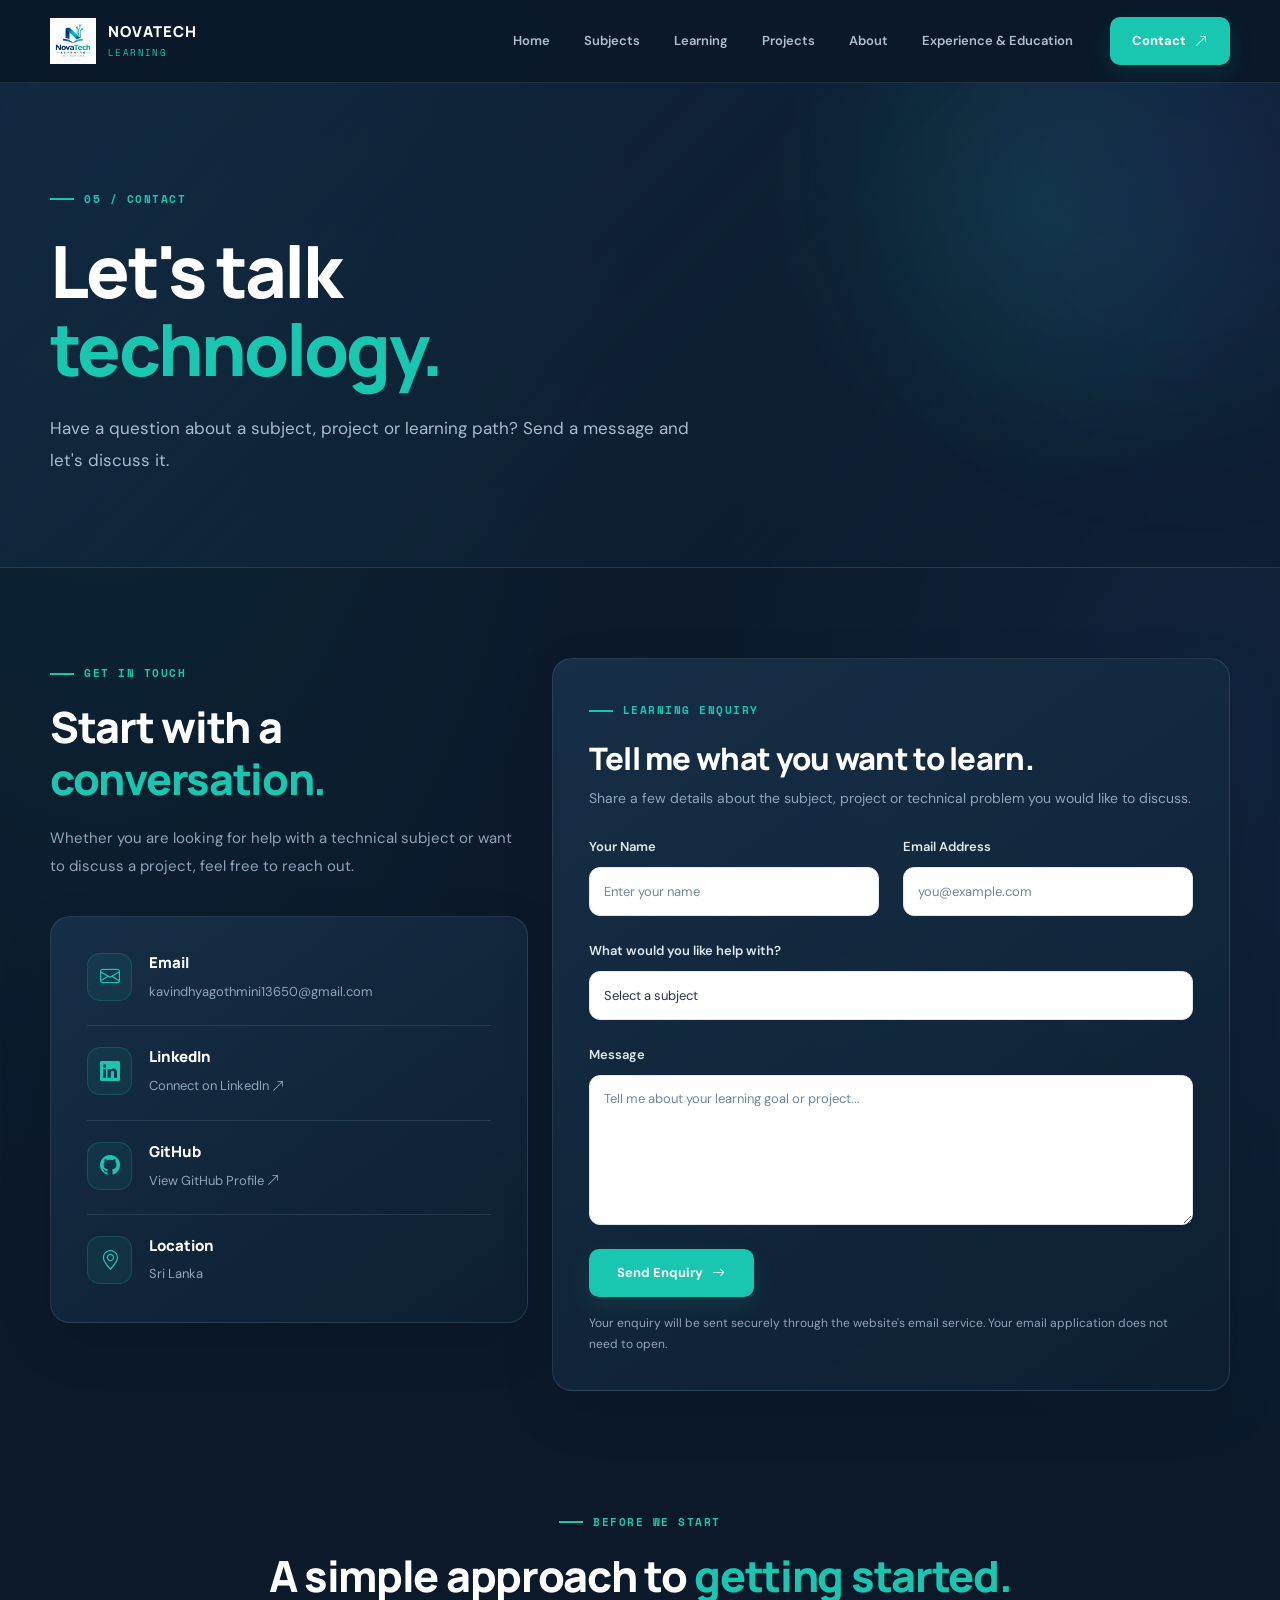
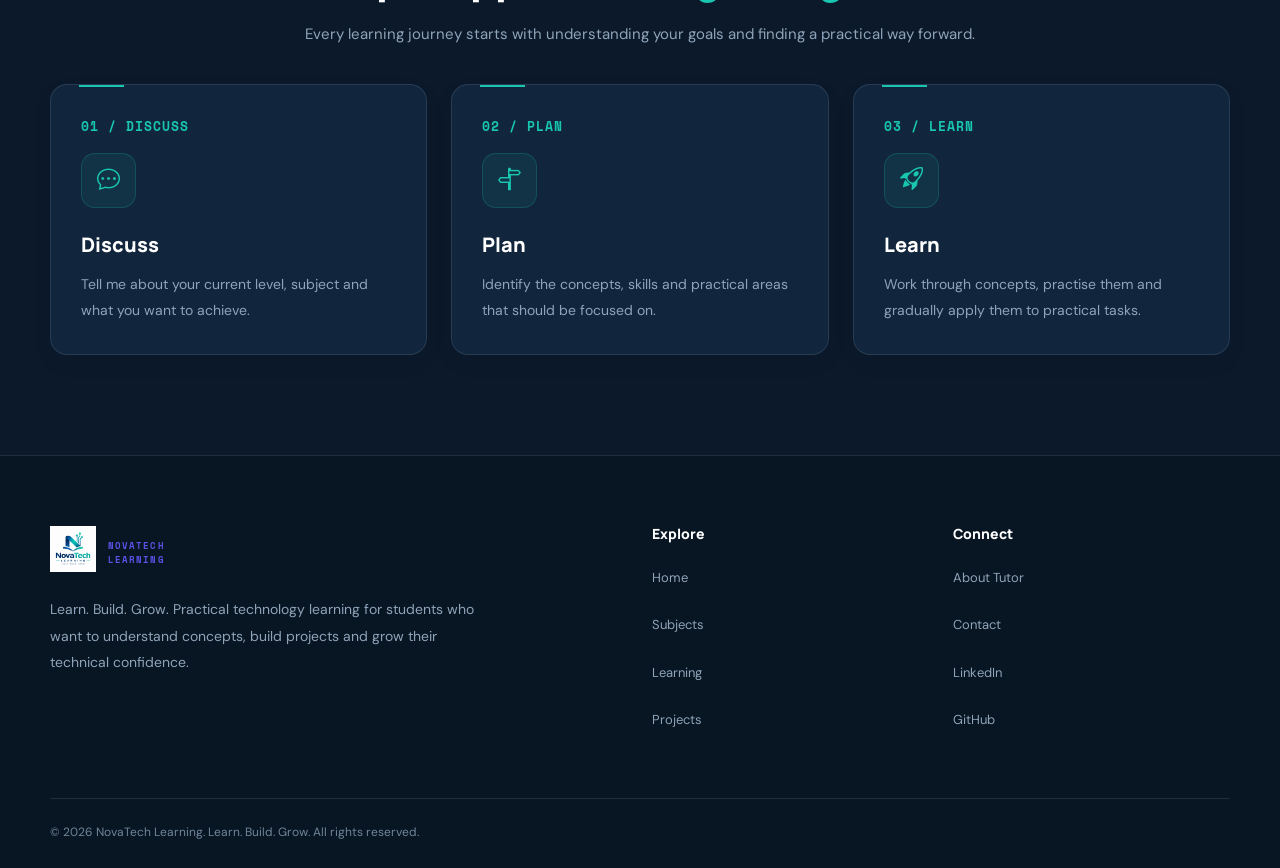
==== pages/contact.html @ 4edeafe5 "Upload NovaTech Learning tutor portfolio" ====
<!DOCTYPE html>
<html lang="en">

<head>
    <meta charset="UTF-8">
    <meta name="viewport" content="width=device-width, initial-scale=1.0">

    <title>Contact | NovaTech Learning</title>

    <meta name="description"
        content="Contact NovaTech Learning for programming, web development, desktop applications, databases, software engineering, IT and data science tutoring.">

    <meta name="theme-color" content="#0b192b">

    <link rel="preconnect" href="https://fonts.googleapis.com">
    <link rel="preconnect" href="https://fonts.gstatic.com" crossorigin>

    <link
        href="https://fonts.googleapis.com/css2?family=DM+Sans:wght@400;500;600;700&family=Manrope:wght@400;500;600;700;800&family=Space+Mono:wght@400;700&display=swap"
        rel="stylesheet">

    <link href="https://cdn.jsdelivr.net/npm/bootstrap@5.3.3/dist/css/bootstrap.min.css"
        rel="stylesheet">

    <link href="https://cdn.jsdelivr.net/npm/bootstrap-icons@1.11.3/font/bootstrap-icons.css"
        rel="stylesheet">

    <link rel="stylesheet" href="../assets/css/style.css">
    <link rel="stylesheet" href="../assets/css/responsive.css">
    <link rel="stylesheet" href="../assets/css/pages.css">

    <style>
        :root {
            --contact-navy: #0b192b;
            --contact-navy-light: #122942;
            --contact-teal: #19c6b0;
            --contact-blue: #4c8dff;
            --contact-white: #ffffff;
            --contact-text: #d4dfeb;
            --contact-muted: #8fa4b9;
            --contact-border: rgba(160, 190, 215, 0.15);
            --contact-card: rgba(20, 43, 66, 0.78);
        }

        html {
            scroll-behavior: smooth;
        }

        body.inner-page {
            background:
                radial-gradient(ellipse at 8% 8%,
                    rgba(25, 198, 176, 0.08), transparent 32%),
                radial-gradient(ellipse at 95% 30%,
                    rgba(76, 141, 255, 0.08), transparent 30%),
                var(--contact-navy);
            color: var(--contact-text);
            font-family: "DM Sans", sans-serif;
            overflow-x: clip;
        }

        .inner-container {
            width: min(1180px, calc(100% - 48px));
            margin-inline: auto;
        }

        /* NAVIGATION */

        .inner-navbar {
            position: relative;
            z-index: 100;
            width: 100%;
            padding: 17px 0;
            border-bottom: 1px solid var(--contact-border);
            background: rgba(11, 25, 43, 0.93);
            backdrop-filter: blur(18px);
            -webkit-backdrop-filter: blur(18px);
        }

        .inner-brand {
            display: inline-flex;
            align-items: center;
            gap: 12px;
            flex-shrink: 0;
            text-decoration: none;
        }

        .inner-brand-logo {
            display: block;
            width: 46px;
            height: 46px;
            object-fit: contain;
            flex-shrink: 0;
        }

        .inner-brand-text {
            display: flex;
            flex-direction: column;
            gap: 3px;
            line-height: 1.1;
        }

        .inner-brand-name {
            color: var(--contact-white);
            font-family: "Manrope", sans-serif;
            font-size: 15px;
            font-weight: 800;
            letter-spacing: 1.2px;
        }

        .inner-brand-subtitle {
            color: var(--contact-teal);
            font-family: "Space Mono", monospace;
            font-size: 9px;
            letter-spacing: 1.4px;
        }

        .inner-navbar .navbar-nav {
            gap: 8px;
        }

        .inner-navbar .nav-link {
            position: relative;
            padding: 10px 13px !important;
            color: #aebfd0;
            font-size: 13px;
            font-weight: 600;
            transition: color 0.25s ease;
        }

        .inner-navbar .nav-link::after {
            position: absolute;
            right: 13px;
            bottom: 3px;
            left: 13px;
            height: 2px;
            background: var(--contact-teal);
            content: "";
            transform: scaleX(0);
            transform-origin: left;
            transition: transform 0.25s ease;
        }

        .inner-navbar .nav-link:hover,
        .inner-navbar .nav-link.active {
            color: var(--contact-white);
        }

        .inner-navbar .nav-link:hover::after,
        .inner-navbar .nav-link.active::after {
            transform: scaleX(1);
        }

        .inner-navbar .navbar-toggler {
            border: 1px solid var(--contact-border);
            border-radius: 10px;
            padding: 5px 10px;
            box-shadow: none;
        }

        .inner-navbar .navbar-toggler:focus {
            box-shadow: 0 0 0 3px rgba(25, 198, 176, 0.18);
        }

        /* BUTTONS */

        .inner-btn {
            min-height: 46px;
            display: inline-flex;
            align-items: center;
            justify-content: center;
            gap: 9px;
            padding: 12px 21px;
            border: 1px solid transparent;
            border-radius: 10px;
            font-size: 13px;
            font-weight: 700;
            text-decoration: none;
            cursor: pointer;
            transition:
                transform 0.25s ease,
                background 0.25s ease,
                border-color 0.25s ease,
                box-shadow 0.25s ease;
        }

        .inner-btn:hover {
            transform: translateY(-2px);
        }

        .inner-btn-primary {
            background: var(--contact-teal);
            color: var(--contact-navy);
            box-shadow: 0 8px 24px rgba(25, 198, 176, 0.12);
        }

        .inner-btn-primary:hover {
            background: #58e2d0;
            color: var(--contact-navy);
            box-shadow: 0 12px 30px rgba(25, 198, 176, 0.2);
        }

        .inner-btn:disabled {
            opacity: 0.7;
            cursor: not-allowed;
            transform: none;
        }

        .inner-btn-outline {
            border-color: var(--contact-border);
            background: rgba(255, 255, 255, 0.025);
            color: var(--contact-white);
        }

        .inner-btn-outline:hover {
            border-color: var(--contact-teal);
            background: rgba(25, 198, 176, 0.06);
            color: var(--contact-teal);
        }

        /* HERO */

        .inner-hero {
            position: relative;
            isolation: isolate;
            overflow: hidden;
            padding: 100px 0 90px;
            border-bottom: 1px solid var(--contact-border);
            background:
                radial-gradient(circle at 82% 25%,
                    rgba(25, 198, 176, 0.12), transparent 25%),
                linear-gradient(135deg,
                    rgba(18, 41, 66, 0.8),
                    rgba(11, 25, 43, 0.25));
        }

        .inner-hero::before {
            position: absolute;
            z-index: -1;
            top: -100px;
            right: -75px;
            width: 360px;
            height: 360px;
            border: 1px solid rgba(25, 198, 176, 0.15);
            border-radius: 50%;
            content: "";
            box-shadow:
                0 0 0 45px rgba(25, 198, 176, 0.025),
                0 0 0 90px rgba(25, 198, 176, 0.018);
        }

        .inner-hero-content {
            max-width: 790px;
        }

        .inner-kicker,
        .inner-label {
            display: inline-flex;
            align-items: center;
            gap: 10px;
            color: var(--contact-teal);
            font-family: "Space Mono", monospace;
            font-size: 11px;
            font-weight: 700;
            letter-spacing: 1.5px;
            text-transform: uppercase;
        }

        .inner-kicker {
            margin-bottom: 24px;
        }

        .inner-kicker::before,
        .inner-label::before {
            width: 24px;
            height: 2px;
            background: var(--contact-teal);
            content: "";
        }

        .inner-title {
            margin: 0 0 24px;
            color: var(--contact-white);
            font-family: "Manrope", sans-serif;
            font-size: clamp(40px, 6vw, 72px);
            font-weight: 800;
            line-height: 1.08;
            letter-spacing: -2.7px;
        }

        .inner-title span,
        .inner-heading h2 span {
            color: var(--contact-teal);
        }

        .inner-description {
            max-width: 650px;
            margin: 0;
            color: #a8bbce;
            font-size: 17px;
            line-height: 1.9;
        }

        /* SECTION SPACING */

        .inner-section {
            padding: 90px 0;
        }

        .inner-section-sm {
            padding: 25px 0 100px;
        }

        /* SECTION HEADINGS */

        .inner-heading {
            max-width: 760px;
            margin-bottom: 35px;
        }

        .inner-heading .inner-label {
            margin-bottom: 18px;
        }

        .inner-heading h2 {
            margin: 0 0 18px;
            color: var(--contact-white);
            font-family: "Manrope", sans-serif;
            font-size: clamp(30px, 4vw, 43px);
            font-weight: 800;
            line-height: 1.22;
            letter-spacing: -1.3px;
        }

        .inner-heading p {
            margin: 0;
            color: var(--contact-muted);
            font-size: 15px;
            line-height: 1.9;
        }

        /* CONTACT PANELS */

        .contact-box {
            height: 100%;
            padding: clamp(24px, 3.5vw, 36px);
            border: 1px solid var(--contact-border);
            border-radius: 20px;
            background:
                linear-gradient(145deg,
                    rgba(23, 49, 73, 0.9),
                    rgba(14, 31, 50, 0.88));
            box-shadow: 0 20px 55px rgba(0, 0, 0, 0.1);
        }

        .contact-box > .inner-label {
            margin-bottom: 18px;
        }

        .contact-box > h3 {
            margin-top: 0;
            color: var(--contact-white);
            font-family: "Manrope", sans-serif;
            font-size: clamp(24px, 3vw, 31px);
            font-weight: 800;
            line-height: 1.3;
            letter-spacing: -0.7px;
        }

        .contact-box > p {
            color: var(--contact-muted);
            font-size: 14px;
            line-height: 1.85;
        }

        /* CONTACT INFORMATION */

        .contact-item {
            display: flex;
            align-items: flex-start;
            gap: 17px;
            padding: 21px 0;
            border-bottom: 1px solid var(--contact-border);
        }

        .contact-item:first-child {
            padding-top: 0;
        }

        .contact-item:last-child {
            padding-bottom: 0;
            border-bottom: 0;
        }

        .contact-item-icon {
            width: 48px;
            height: 48px;
            display: grid;
            place-items: center;
            flex-shrink: 0;
            border: 1px solid rgba(25, 198, 176, 0.2);
            border-radius: 13px;
            background: rgba(25, 198, 176, 0.08);
            color: var(--contact-teal);
            font-size: 20px;
        }

        .contact-item h4 {
            margin: 1px 0 7px;
            color: var(--contact-white);
            font-family: "Manrope", sans-serif;
            font-size: 15px;
            font-weight: 800;
        }

        .contact-item a,
        .contact-item p {
            margin: 0;
            color: var(--contact-muted);
            font-size: 13px;
            line-height: 1.8;
            overflow-wrap: anywhere;
            text-decoration: none;
            transition: color 0.25s ease;
        }

        .contact-item a:hover {
            color: var(--contact-teal);
        }

        /* CONTACT FORM */

        #tutorContactForm .form-label {
            display: block;
            margin-bottom: 9px;
            color: #dfe8f1;
            font-size: 13px;
            font-weight: 600;
        }

        #tutorContactForm .form-control,
        #tutorContactForm .form-select {
            min-height: 49px;
            padding: 12px 14px;
            border: 1px solid rgba(160, 190, 215, 0.19);
            border-radius: 10px;
            background-color: rgba(7, 20, 34, 0.7);
            color: var(--contact-white);
            font-family: "DM Sans", sans-serif;
            font-size: 13px;
            box-shadow: none;
            transition:
                border-color 0.25s ease,
                box-shadow 0.25s ease,
                background-color 0.25s ease;
        }

        #tutorContactForm .form-control::placeholder {
            color: #71869b;
            opacity: 1;
        }

        #tutorContactForm .form-control:focus,
        #tutorContactForm .form-select:focus {
            border-color: var(--contact-teal);
            background-color: rgba(7, 20, 34, 0.95);
            color: var(--contact-white);
            box-shadow: 0 0 0 3px rgba(25, 198, 176, 0.12);
        }

        #tutorContactForm .form-select {
            color-scheme: dark;
        }

        #tutorContactForm .form-select option {
            background: var(--contact-navy-light);
            color: var(--contact-white);
        }

        #tutorContactForm textarea.form-control {
            min-height: 150px;
            resize: vertical;
            line-height: 1.7;
        }

        #tutorContactForm .inner-btn {
            min-width: 165px;
        }

        #contactFormStatus {
            margin-top: 15px;
            padding: 12px 14px;
            border: 1px solid var(--contact-border);
            border-radius: 10px;
            font-size: 13px;
            line-height: 1.7;
        }

        #contactFormStatus.status-success {
            border-color: rgba(25, 198, 176, 0.3);
            background: rgba(25, 198, 176, 0.07);
            color: #7cebdc;
        }

        #contactFormStatus.status-error {
            border-color: rgba(255, 125, 125, 0.3);
            background: rgba(255, 100, 100, 0.07);
            color: #ffaaaa;
        }

        #contactFormStatus.status-pending {
            color: var(--contact-text);
        }

        /* Hidden anti-spam field */
        .contact-honeypot {
            position: absolute !important;
            left: -10000px !important;
            width: 1px !important;
            height: 1px !important;
            overflow: hidden !important;
        }

        /* WHAT TO EXPECT CARDS */

        .inner-heading.text-center {
            margin-inline: auto;
            text-align: center;
        }

        .inner-heading.text-center .inner-label {
            justify-content: center;
        }

        .inner-card {
            position: relative;
            height: 100%;
            padding: 30px;
            overflow: hidden;
            border: 1px solid var(--contact-border);
            border-radius: 17px;
            background: var(--contact-card);
            transition:
                transform 0.3s ease,
                border-color 0.3s ease,
                background 0.3s ease,
                box-shadow 0.3s ease;
        }

        .inner-card::after {
            position: absolute;
            top: 0;
            left: 28px;
            width: 45px;
            height: 2px;
            background: var(--contact-teal);
            content: "";
            transition: width 0.3s ease;
        }

        .inner-card:hover {
            transform: translateY(-7px);
            border-color: rgba(25, 198, 176, 0.42);
            background: rgba(24, 53, 77, 0.96);
            box-shadow: 0 20px 40px rgba(0, 0, 0, 0.14);
        }

        .inner-card:hover::after {
            width: 80px;
        }

        .inner-number {
            color: var(--contact-teal);
            font-family: "Space Mono", monospace;
            font-size: 13px;
            font-weight: 700;
            letter-spacing: 1px;
        }

        .inner-card-icon {
            width: 55px;
            height: 55px;
            display: grid;
            place-items: center;
            margin-bottom: 23px;
            border: 1px solid rgba(25, 198, 176, 0.2);
            border-radius: 14px;
            background: rgba(25, 198, 176, 0.08);
            color: var(--contact-teal);
            font-size: 23px;
        }

        .inner-card h3 {
            margin: 0 0 13px;
            color: var(--contact-white);
            font-family: "Manrope", sans-serif;
            font-size: 20px;
            font-weight: 800;
        }

        .inner-card p {
            margin: 0;
            color: var(--contact-muted);
            font-size: 14px;
            line-height: 1.9;
        }

        /* FOOTER */

        .inner-footer {
            padding: 70px 0 25px;
            border-top: 1px solid var(--contact-border);
            background: #081522;
        }

        .inner-footer-brand {
            display: inline-flex;
            align-items: center;
            gap: 12px;
            text-decoration: none;
        }

        .inner-footer-brand .inner-brand-logo {
            width: 46px;
            height: 46px;
        }

        .inner-footer .col-lg-6 > p {
            max-width: 440px;
            color: var(--contact-muted);
            font-size: 14px;
            line-height: 1.9;
        }

        .inner-footer h5 {
            margin-bottom: 22px;
            color: var(--contact-white);
            font-family: "Manrope", sans-serif;
            font-size: 14px;
            font-weight: 800;
        }

        .inner-footer-links {
            display: grid;
            gap: 12px;
            margin: 0;
            padding: 0;
            list-style: none;
        }

        .inner-footer-links a {
            color: var(--contact-muted);
            font-size: 13px;
            text-decoration: none;
            transition: color 0.25s ease, padding-left 0.25s ease;
        }

        .inner-footer-links a:hover {
            padding-left: 4px;
            color: var(--contact-teal);
        }

        .inner-footer-bottom {
            margin-top: 55px;
            padding-top: 23px;
            border-top: 1px solid var(--contact-border);
            color: #71869b;
            font-size: 12px;
            line-height: 1.8;
            text-align: center;
        }

        /* RESPONSIVE */

        @media (min-width: 992px) {
            .inner-navbar .navbar-collapse {
                flex-grow: 1;
            }
        }

        @media (max-width: 991.98px) {
            .inner-navbar .navbar-collapse {
                margin-top: 17px;
                padding: 14px 0 5px;
                border-top: 1px solid var(--contact-border);
            }

            .inner-navbar .navbar-nav {
                align-items: stretch !important;
                gap: 4px;
            }

            .inner-navbar .nav-link {
                padding: 11px 5px !important;
            }

            .inner-navbar .nav-link::after {
                right: auto;
                bottom: 5px;
                left: 5px;
                width: 26px;
            }

            .inner-navbar .nav-item.ms-lg-3 {
                margin: 10px 0 0 !important;
            }

            .inner-hero {
                padding: 75px 0 70px;
            }

            .inner-section {
                padding: 70px 0;
            }

            .contact-box {
                padding: 27px;
            }
        }

        @media (max-width: 767.98px) {
            .inner-container {
                width: min(100% - 36px, 600px);
            }

            .inner-hero {
                padding: 65px 0 60px;
            }

            .inner-title {
                font-size: clamp(39px, 9vw, 58px);
                letter-spacing: -1.8px;
            }

            .inner-description {
                font-size: 15px;
            }

            .inner-section {
                padding: 60px 0;
            }

            .inner-section-sm {
                padding: 10px 0 75px;
            }

            .inner-heading {
                margin-bottom: 28px;
            }

            .contact-box {
                padding: 24px;
                border-radius: 17px;
            }

            .inner-card {
                padding: 27px;
            }

            .inner-footer {
                padding-top: 55px;
            }

            .inner-footer-bottom {
                margin-top: 38px;
            }
        }

        @media (max-width: 575.98px) {
            .inner-container {
                width: calc(100% - 30px);
            }

            .inner-navbar {
                padding: 13px 0;
            }

            .inner-brand {
                gap: 9px;
            }

            .inner-brand-logo {
                width: 42px;
                height: 42px;
            }

            .inner-brand-name {
                font-size: 13px;
            }

            .inner-brand-subtitle {
                font-size: 8px;
                letter-spacing: 1px;
            }

            .inner-hero {
                padding: 55px 0;
            }

            .inner-kicker,
            .inner-label {
                font-size: 10px;
                letter-spacing: 1.1px;
            }

            .inner-title {
                font-size: clamp(35px, 10vw, 48px);
                letter-spacing: -1.5px;
            }

            .inner-description {
                font-size: 14px;
                line-height: 1.8;
            }

            .inner-heading h2 {
                font-size: 30px;
                letter-spacing: -0.8px;
            }

            .contact-box {
                padding: 20px;
            }

            .contact-item {
                gap: 13px;
            }

            .contact-item-icon {
                width: 43px;
                height: 43px;
                font-size: 18px;
            }

            .contact-item a {
                font-size: 12px;
            }

            #tutorContactForm .form-control,
            #tutorContactForm .form-select {
                font-size: 14px;
            }

            #tutorContactForm .inner-btn {
                width: 100%;
            }

            .inner-footer-brand {
                gap: 9px;
            }

            .inner-footer-brand .inner-brand-logo {
                width: 42px;
                height: 42px;
            }

            .inner-footer-brand .inner-brand-name {
                font-size: 13px;
            }
        }

        @media (prefers-reduced-motion: reduce) {
            html {
                scroll-behavior: auto;
            }

            *,
            *::before,
            *::after {
                transition-duration: 0.01ms !important;
                animation-duration: 0.01ms !important;
                animation-iteration-count: 1 !important;
            }
        }
    </style>
</head>

<body class="inner-page">

    <!-- NAVIGATION -->

    <nav class="navbar navbar-expand-lg inner-navbar">
        <div class="container inner-container">

            <a href="../index.html"
                class="inner-brand"
                aria-label="NovaTech Learning Home">

                <img
                    src="../assets/images/novatech-logo.png"
                    alt="NovaTech Learning logo"
                    class="inner-brand-logo">

                <span class="inner-brand-text">
                    <span class="inner-brand-name">NOVATECH</span>
                    <span class="inner-brand-subtitle">LEARNING</span>
                </span>
            </a>

            <button class="navbar-toggler"
                type="button"
                data-bs-toggle="collapse"
                data-bs-target="#mainNavigation"
                aria-controls="mainNavigation"
                aria-expanded="false"
                aria-label="Toggle navigation">

                <i class="bi bi-list text-white fs-2"></i>
            </button>

            <div class="collapse navbar-collapse" id="mainNavigation">

                <ul class="navbar-nav ms-auto align-items-lg-center">

                    <li class="nav-item">
                        <a class="nav-link" href="../index.html">Home</a>
                    </li>

                    <li class="nav-item">
                        <a class="nav-link" href="subjects.html">Subjects</a>
                    </li>

                    <li class="nav-item">
                        <a class="nav-link" href="learning.html">Learning</a>
                    </li>

                    <li class="nav-item">
                        <a class="nav-link" href="projects.html">Projects</a>
                    </li>

                    <li class="nav-item">
                        <a class="nav-link" href="about.html">About</a>
                    </li>

                    <li class="nav-item">
                        <a class="nav-link" href="experience-education.html">
                            Experience &amp; Education
                        </a>
                    </li>

                    <li class="nav-item ms-lg-3">
                        <a href="contact.html"
                            class="inner-btn inner-btn-primary"
                            aria-current="page">
                            Contact
                            <i class="bi bi-arrow-up-right"></i>
                        </a>
                    </li>

                </ul>
            </div>
        </div>
    </nav>

    <main>

        <!-- HERO -->

        <section class="inner-hero">
            <div class="inner-container">

                <div class="inner-hero-content">

                    <div class="inner-kicker">05 / Contact</div>

                    <h1 class="inner-title">
                        Let's talk<br>
                        <span>technology.</span>
                    </h1>

                    <p class="inner-description">
                        Have a question about a subject, project or learning
                        path? Send a message and let's discuss it.
                    </p>

                </div>
            </div>
        </section>

        <!-- CONTACT -->

        <section class="inner-section">
            <div class="inner-container">

                <div class="row g-5 align-items-start">

                    <!-- CONTACT DETAILS -->

                    <div class="col-lg-5">

                        <div class="inner-heading">

                            <div class="inner-label">Get In Touch</div>

                            <h2>
                                Start with a
                                <span>conversation.</span>
                            </h2>

                            <p>
                                Whether you are looking for help with a
                                technical subject or want to discuss a
                                project, feel free to reach out.
                            </p>

                        </div>

                        <div class="contact-box">

                            <div class="contact-item">

                                <div class="contact-item-icon">
                                    <i class="bi bi-envelope" aria-hidden="true"></i>
                                </div>

                                <div>
                                    <h4>Email</h4>
                                    <a href="mailto:kavindhyagothmini13650@gmail.com">
                                        kavindhyagothmini13650@gmail.com
                                    </a>
                                </div>

                            </div>

                            <div class="contact-item">

                                <div class="contact-item-icon">
                                    <i class="bi bi-linkedin" aria-hidden="true"></i>
                                </div>

                                <div>
                                    <h4>LinkedIn</h4>
                                    <a href="https://www.linkedin.com/in/kavindhya-gothmini-thilakarathna"
                                        target="_blank"
                                        rel="noopener noreferrer">
                                        Connect on LinkedIn
                                        <i class="bi bi-arrow-up-right"></i>
                                    </a>
                                </div>

                            </div>

                            <div class="contact-item">

                                <div class="contact-item-icon">
                                    <i class="bi bi-github" aria-hidden="true"></i>
                                </div>

                                <div>
                                    <h4>GitHub</h4>
                                    <a href="https://github.com/kavindhya-gothmini"
                                        target="_blank"
                                        rel="noopener noreferrer">
                                        View GitHub Profile
                                        <i class="bi bi-arrow-up-right"></i>
                                    </a>
                                </div>

                            </div>

                            <div class="contact-item">

                                <div class="contact-item-icon">
                                    <i class="bi bi-geo-alt" aria-hidden="true"></i>
                                </div>

                                <div>
                                    <h4>Location</h4>
                                    <p>Sri Lanka</p>
                                </div>

                            </div>

                        </div>
                    </div>

                    <!-- CONTACT FORM -->

                    <div class="col-lg-7">

                        <div class="contact-box">

                            <div class="inner-label">Learning Enquiry</div>

                            <h3>Tell me what you want to learn.</h3>

                            <p class="mb-4">
                                Share a few details about the subject,
                                project or technical problem you would
                                like to discuss.
                            </p>

                            <form id="tutorContactForm"
                               action="../send-email.php"
                               method="POST">

                                <!-- Honeypot anti-spam field: leave empty -->
                                <div class="contact-honeypot"
                                    aria-hidden="true">
                                    <label for="website">Leave this field empty</label>
                                    <input type="text"
                                        id="website"
                                        name="website"
                                        tabindex="-1"
                                        autocomplete="off">
                                </div>

                                <div class="row g-4">

                                    <div class="col-md-6">

                                        <label class="form-label" for="name">
                                            Your Name
                                        </label>

                                        <input type="text"
                                            class="form-control"
                                            id="name"
                                            name="name"
                                            autocomplete="name"
                                            placeholder="Enter your name"
                                            maxlength="100"
                                            required>

                                    </div>

                                    <div class="col-md-6">

                                        <label class="form-label" for="email">
                                            Email Address
                                        </label>

                                        <input type="email"
                                            class="form-control"
                                            id="email"
                                            name="email"
                                            autocomplete="email"
                                            placeholder="you@example.com"
                                            maxlength="254"
                                            required>

                                    </div>

                                    <div class="col-12">

                                        <label class="form-label" for="subject">
                                            What would you like help with?
                                        </label>

                                        <select class="form-select"
                                            id="subject"
                                            name="subject"
                                            required>

                                            <option value="" selected disabled>
                                                Select a subject
                                            </option>

                                            <option value="Programming">Programming</option>
                                            <option value="Web Development">Web Development</option>
                                            <option value="Desktop Application Development">
                                                Desktop Application Development
                                            </option>
                                            <option value="Database Management">Database Management</option>
                                            <option value="Software Engineering">Software Engineering</option>
                                            <option value="IT Fundamentals">IT Fundamentals</option>
                                            <option value="Data Science Fundamentals">
                                                Data Science Fundamentals
                                            </option>
                                            <option value="Project Guidance">Project Guidance</option>
                                            <option value="Assignment Guidance">Assignment Guidance</option>
                                            <option value="Exam Preparation">Exam Preparation</option>
                                            <option value="Other">Other</option>

                                        </select>

                                    </div>

                                    <div class="col-12">

                                        <label class="form-label" for="message">
                                            Message
                                        </label>

                                        <textarea class="form-control"
                                            id="message"
                                            name="message"
                                            rows="5"
                                            minlength="5"
                                            maxlength="5000"
                                            placeholder="Tell me about your learning goal or project..."
                                            required></textarea>

                                    </div>

                                    <div class="col-12">

                                        <button type="submit"
                                            class="inner-btn inner-btn-primary">

                                            <span class="button-text">Send Enquiry</span>
                                            <i class="bi bi-arrow-right" aria-hidden="true"></i>

                                        </button>

                                        <p id="contactFormStatus"
                                            class="mt-3"
                                            role="status"
                                            aria-live="polite"
                                            hidden></p>

                                        <p class="mt-3 mb-0"
                                            style="color: var(--contact-muted); font-size: 12px; line-height: 1.7;">
                                            Your enquiry will be sent securely through the website's
                                            email service. Your email application does not need to open.
                                        </p>

                                    </div>

                                </div>

                            </form>

                        </div>
                    </div>

                </div>
            </div>
        </section>

        <!-- WHAT TO EXPECT -->

        <section class="inner-section-sm">
            <div class="inner-container">

                <div class="inner-heading text-center">

                    <div class="inner-label">Before We Start</div>

                    <h2>
                        A simple approach to
                        <span>getting started.</span>
                    </h2>

                    <p>
                        Every learning journey starts with understanding
                        your goals and finding a practical way forward.
                    </p>

                </div>

                <div class="row g-4">

                    <div class="col-md-4">
                        <div class="inner-card">

                            <div class="inner-number">01 / DISCUSS</div>

                            <div class="inner-card-icon mt-3">
                                <i class="bi bi-chat-dots" aria-hidden="true"></i>
                            </div>

                            <h3>Discuss</h3>

                            <p>
                                Tell me about your current level, subject
                                and what you want to achieve.
                            </p>

                        </div>
                    </div>

                    <div class="col-md-4">
                        <div class="inner-card">

                            <div class="inner-number">02 / PLAN</div>

                            <div class="inner-card-icon mt-3">
                                <i class="bi bi-signpost-split" aria-hidden="true"></i>
                            </div>

                            <h3>Plan</h3>

                            <p>
                                Identify the concepts, skills and practical
                                areas that should be focused on.
                            </p>

                        </div>
                    </div>

                    <div class="col-md-4">
                        <div class="inner-card">

                            <div class="inner-number">03 / LEARN</div>

                            <div class="inner-card-icon mt-3">
                                <i class="bi bi-rocket-takeoff" aria-hidden="true"></i>
                            </div>

                            <h3>Learn</h3>

                            <p>
                                Work through concepts, practise them and
                                gradually apply them to practical tasks.
                            </p>

                        </div>
                    </div>

                </div>
            </div>
        </section>

    </main>

    <!-- FOOTER -->

    <footer class="inner-footer">
        <div class="inner-container">

            <div class="row g-5">

                <div class="col-lg-6">

                    <a href="../index.html"
                        class="inner-brand inner-footer-brand"
                        aria-label="NovaTech Learning Home">

                        <img
                            src="../assets/images/novatech-logo.png"
                            alt="NovaTech Learning logo"
                            class="inner-brand-logo"
                            loading="lazy">

                        <span class="inner-brand-text">
                            <span class="inner-brand-name">NOVATECH</span>
                            <span class="inner-brand-subtitle">LEARNING</span>
                        </span>

                    </a>

                    <p class="mt-3">
                        Learn. Build. Grow. Practical technology learning
                        for students who want to understand concepts,
                        build projects and grow their technical confidence.
                    </p>

                </div>

                <div class="col-sm-6 col-lg-3">

                    <h5>Explore</h5>

                    <ul class="inner-footer-links">
                        <li><a href="../index.html">Home</a></li>
                        <li><a href="subjects.html">Subjects</a></li>
                        <li><a href="learning.html">Learning</a></li>
                        <li><a href="projects.html">Projects</a></li>
                    </ul>

                </div>

                <div class="col-sm-6 col-lg-3">

                    <h5>Connect</h5>

                    <ul class="inner-footer-links">
                        <li><a href="about.html">About Tutor</a></li>
                        <li><a href="contact.html" aria-current="page">Contact</a></li>

                        <li>
                            <a href="https://www.linkedin.com/in/kavindhya-gothmini-thilakarathna"
                                target="_blank"
                                rel="noopener noreferrer">
                                LinkedIn
                            </a>
                        </li>

                        <li>
                            <a href="https://github.com/kavindhya-gothmini"
                                target="_blank"
                                rel="noopener noreferrer">
                                GitHub
                            </a>
                        </li>
                    </ul>

                </div>

            </div>

            <div class="inner-footer-bottom">
                © 2026 NovaTech Learning. Learn. Build. Grow. All rights reserved.
            </div>

        </div>
    </footer>

    <script src="https://cdn.jsdelivr.net/npm/bootstrap@5.3.3/dist/js/bootstrap.bundle.min.js"></script>
    
    
<!-- Contact form AJAX submission -->
<script>
(() => {
    'use strict';

    const form = document.getElementById('tutorContactForm');
    const status = document.getElementById('contactFormStatus');

    if (!form || !status) {
        console.error('Contact form or status element was not found.');
        return;
    }

    const submitButton = form.querySelector('button[type="submit"]');
    const buttonText = submitButton.querySelector('.button-text');
    const buttonIcon = submitButton.querySelector('i');

    form.addEventListener('submit', async (event) => {
        event.preventDefault();

        if (!form.reportValidity()) {
            return;
        }

        submitButton.disabled = true;
        buttonText.textContent = 'Sending...';
        buttonIcon.className = 'spinner-border spinner-border-sm';
        buttonIcon.setAttribute('aria-hidden', 'true');

        status.hidden = false;
        status.className = 'mt-3 status-pending';
        status.textContent = 'Sending your enquiry. Please wait.';

        try {
            const response = await fetch(form.action, {
                method: 'POST',
                body: new FormData(form),
                headers: {
                    'Accept': 'application/json'
                }
            });

            // Read the response as text first, so PHP errors are visible.
            const responseText = await response.text();

            console.log('Contact form HTTP status:', response.status);
            console.log('Contact form PHP response:', responseText);

            let result;

            try {
                result = JSON.parse(responseText);
            } catch (parseError) {
                console.error('PHP did not return valid JSON:', parseError);

                throw new Error(
                    'PHP returned an invalid response. Open F12 > Console ' +
                    'to inspect the PHP response. Check the XAMPP error log.'
                );
            }

            if (!response.ok || result.success !== true) {
                throw new Error(
                    result.message ||
                    'Your enquiry could not be sent. Please try again.'
                );
            }

            status.className = 'mt-3 status-success';
            status.textContent =
                result.message ||
                'Your enquiry was sent successfully. Thank you!';

            form.reset();

        } catch (error) {
            console.error('Contact form submission failed:', error);

            status.className = 'mt-3 status-error';
            status.textContent = error.message ||
                'Unable to send your enquiry. Please try again later.';

        } finally {
            submitButton.disabled = false;
            buttonText.textContent = 'Send Enquiry';
            buttonIcon.className = 'bi bi-arrow-right';
            buttonIcon.setAttribute('aria-hidden', 'true');
        }
    });
})();
</script>



</body>
</html>
---- assets/css/style.css ----
/* =========================================================
   NOVATECH LEARNING — MAIN STYLESHEET
   Brand: Learn. Build. Grow.
   ========================================================= */

/* ---------- 1. DESIGN SYSTEM ---------- */
:root {
    --navy: #10243a;
    --navy-dark: #091727;
    --navy-light: #193650;
    --teal: #19c6b0;
    --teal-dark: #0e9f91;
    --blue: #4c8dff;
    --text: #eaf1f8;
    --text-soft: #a9b9ca;
    --muted: #718399;
    --surface: #142b42;
    --surface-light: #19334d;
    --border: rgba(190, 215, 240, 0.13);
    --white: #ffffff;
    --page-bg: #0b1929;
    --font-main: "DM Sans", sans-serif;
    --font-heading: "Manrope", sans-serif;
    --font-code: "Space Mono", monospace;
    --container-width: 1180px;
    --header-height: 82px;
    --radius-sm: 10px;
    --radius-md: 18px;
    --radius-lg: 28px;
    --shadow-card: 0 20px 55px rgba(0, 0, 0, 0.18);
    --transition: 0.25s ease;
}

/* ---------- 2. RESET ---------- */
*,
*::before,
*::after {
    box-sizing: border-box;
}

html {
    scroll-behavior: smooth;
    scroll-padding-top: 100px;
}

body {
    position: relative;
    margin: 0;
    min-width: 320px;
    background: var(--page-bg);
    color: var(--text);
    font-family: var(--font-main);
    font-size: 15px;
    line-height: 1.7;
    overflow-x: hidden;
}

body,
button,
input,
textarea,
select {
    font-family: var(--font-main);
}

img {
    display: block;
    max-width: 100%;
}

a {
    color: inherit;
    text-decoration: none;
}

button {
    font: inherit;
}

p {
    margin-top: 0;
    color: var(--text-soft);
}

h1,
h2,
h3,
h4,
h5,
h6 {
    margin-top: 0;
    color: var(--text);
    font-family: var(--font-heading);
    font-weight: 800;
    line-height: 1.2;
}

::selection {
    color: var(--navy-dark);
    background: var(--teal);
}

.container {
    width: min(var(--container-width), calc(100% - 48px));
    max-width: var(--container-width);
    margin-inline: auto;
    padding-inline: 0;
}

section {
    position: relative;
    z-index: 1;
}

.section-padding {
    padding-block: 110px;
}

/* ---------- 3. BACKGROUND SYSTEM ---------- */
.background-system {
    position: absolute;
    inset: 0 0 auto;
    height: 1500px;
    overflow: hidden;
    pointer-events: none;
    z-index: 0;
}

.gradient-orb {
    position: absolute;
    width: 420px;
    height: 420px;
    border-radius: 50%;
    filter: blur(100px);
    opacity: 0.12;
}

.orb-one {
    top: 160px;
    left: -180px;
    background: var(--blue);
}

.orb-two {
    top: 350px;
    right: -170px;
    background: var(--teal);
}

.orb-three {
    top: 950px;
    left: 35%;
    background: #3864d8;
    opacity: 0.07;
}

.grid-background {
    position: absolute;
    inset: 0;
    background-image:
        linear-gradient(rgba(180, 210, 240, 0.025) 1px, transparent 1px),
        linear-gradient(90deg, rgba(180, 210, 240, 0.025) 1px, transparent 1px);
    background-size: 52px 52px;
    mask-image: linear-gradient(to bottom, black, transparent 90%);
}

.cursor-glow {
    position: fixed;
    top: 0;
    left: 0;
    width: 220px;
    height: 220px;
    border-radius: 50%;
    background: rgba(25, 198, 176, 0.055);
    filter: blur(55px);
    pointer-events: none;
    z-index: 0;
}

/* ---------- 4. PAGE LOADER ---------- */
.page-loader {
    position: fixed;
    inset: 0;
    display: flex;
    align-items: center;
    justify-content: center;
    background: var(--navy-dark);
    z-index: 9999;
    transition: opacity 0.45s ease, visibility 0.45s ease;
}

.page-loader.loaded,
.page-loader.hidden {
    opacity: 0;
    visibility: hidden;
    pointer-events: none;
}

.loader-content {
    width: min(280px, calc(100% - 40px));
    text-align: center;
}

.loader-logo {
    display: grid;
    place-items: center;
    width: 76px;
    height: 76px;
    margin: 0 auto 25px;
    padding: 10px;
    border: 1px solid var(--border);
    border-radius: 20px;
    background: var(--surface);
}

.loader-logo img {
    width: 100%;
    height: 100%;
    object-fit: contain;
}

.loader-line {
    height: 3px;
    margin-bottom: 18px;
    overflow: hidden;
    background: rgba(255, 255, 255, 0.1);
    border-radius: 10px;
}

.loader-line span {
    display: block;
    width: 40%;
    height: 100%;
    background: var(--teal);
    animation: loaderProgress 1.4s ease-in-out infinite;
}

.loader-content p {
    margin-bottom: 0;
    font-family: var(--font-code);
    font-size: 9px;
    letter-spacing: 1.5px;
}

@keyframes loaderProgress {
    0% { transform: translateX(-110%); }
    100% { transform: translateX(260%); }
}

/* ---------- 5. NAVIGATION ---------- */
/*
   The header stays in normal document flow.
   This avoids the hero being covered by a fixed navbar.
*/
.site-header {
    position: relative;
    top: auto;
    right: auto;
    left: auto;
    z-index: 100;
    width: 100%;
    background: rgba(9, 23, 39, 0.94);
    border-bottom: 1px solid var(--border);
    backdrop-filter: blur(18px);
    -webkit-backdrop-filter: blur(18px);
}

.site-header .navbar {
    position: relative;
    min-height: var(--header-height);
    padding: 12px 0;
}

.site-header .navbar > .container {
    display: flex;
    flex-wrap: nowrap;
    align-items: center;
    justify-content: space-between;
    gap: 24px;
}

.brand {
    display: inline-flex;
    flex: 0 0 auto;
    align-items: center;
    gap: 11px;
    min-width: 0;
}

.brand-logo {
    width: 46px;
    height: 46px;
    flex: 0 0 46px;
    object-fit: contain;
}

.brand-content {
    display: flex;
    flex-direction: column;
    line-height: 1.15;
}

.brand-content strong {
    color: var(--white);
    font-family: var(--font-heading);
    font-size: 17px;
    font-weight: 800;
    letter-spacing: 1.4px;
}

.brand-content small {
    margin-top: 5px;
    color: var(--teal);
    font-family: var(--font-code);
    font-size: 9px;
    letter-spacing: 3px;
}

.site-header .navbar-collapse {
    flex-grow: 1;
    min-width: 0;
}

.site-header .navbar-nav {
    display: flex;
    align-items: center;
    gap: 5px;
}

.site-header .nav-link {
    position: relative;
    padding: 10px 12px;
    color: var(--text-soft);
    font-size: 13px;
    font-weight: 600;
    white-space: nowrap;
    transition: color var(--transition);
}

.site-header .nav-link::after {
    position: absolute;
    right: 12px;
    bottom: 3px;
    left: 12px;
    height: 2px;
    content: "";
    background: var(--teal);
    transform: scaleX(0);
    transform-origin: left;
    transition: transform var(--transition);
}

.site-header .nav-link:hover,
.site-header .nav-link.active {
    color: var(--white);
}

.site-header .nav-link:hover::after,
.site-header .nav-link.active::after {
    transform: scaleX(1);
}

.nav-cta {
    display: inline-flex;
    align-items: center;
    justify-content: center;
    gap: 12px;
    min-height: 43px;
    margin-left: 8px;
    padding: 10px 17px;
    color: var(--navy-dark);
    background: var(--teal);
    border: 1px solid var(--teal);
    border-radius: 7px;
    font-size: 12px;
    font-weight: 800;
    white-space: nowrap;
    transition: background var(--transition), transform var(--transition);
}

.nav-cta:hover {
    color: var(--navy-dark);
    background: #62e7d6;
    transform: translateY(-2px);
}

.custom-toggler {
    display: none;
    flex: 0 0 auto;
    width: 44px;
    height: 42px;
    padding: 10px;
    border: 1px solid var(--border);
    border-radius: 9px;
    background: var(--surface);
    box-shadow: none !important;
}

.custom-toggler span {
    display: block;
    width: 100%;
    height: 2px;
    margin: 4px 0;
    background: var(--white);
    border-radius: 3px;
}

/* ---------- 6. HERO SECTION ---------- */
.hero-section {
    position: relative;
    z-index: 1;
    display: block;
    padding: 92px 0 105px;
}

.hero-layout {
    display: grid;
    grid-template-columns: minmax(0, 1.02fr) minmax(0, 0.98fr);
    align-items: center;
    gap: clamp(40px, 6vw, 82px);
    width: 100%;
}

.hero-content,
.hero-visual {
    min-width: 0;
}

.hero-content {
    position: relative;
    z-index: 2;
}

.hero-status {
    display: flex;
    flex-wrap: wrap;
    align-items: center;
    gap: 11px;
    margin-bottom: 30px;
    color: var(--teal);
    font-family: var(--font-code);
    font-size: 10px;
    letter-spacing: 1px;
}

.status-indicator,
.profile-status span,
.label-dot {
    width: 7px;
    height: 7px;
    flex: 0 0 7px;
    background: var(--teal);
    border-radius: 50%;
    box-shadow: 0 0 12px rgba(25, 198, 176, 0.55);
}

.status-line {
    width: 35px;
    height: 1px;
    background: var(--teal);
    opacity: 0.6;
}

.hero-title {
    max-width: 660px;
    margin-bottom: 26px;
    color: var(--white);
    font-size: clamp(48px, 5.5vw, 76px);
    font-weight: 800;
    letter-spacing: -3.8px;
    line-height: 1.07;
}

.hero-title span {
    display: block;
    color: var(--teal);
}

.hero-description {
    max-width: 550px;
    margin-bottom: 31px;
    color: var(--text-soft);
    font-size: 16px;
    line-height: 1.9;
}

.hero-description strong {
    color: var(--text);
    font-weight: 700;
}

.hero-actions {
    display: flex;
    flex-wrap: wrap;
    align-items: center;
    gap: 22px;
}

.btn-primary-custom,
.btn-outline-custom,
.btn-white-custom {
    display: inline-flex;
    align-items: center;
    justify-content: center;
    gap: 16px;
    min-height: 51px;
    padding: 13px 20px;
    border: 1px solid var(--teal);
    border-radius: 7px;
    font-size: 13px;
    font-weight: 800;
    transition: all var(--transition);
}

.btn-primary-custom {
    color: var(--navy-dark);
    background: var(--teal);
}

.btn-primary-custom:hover {
    color: var(--navy-dark);
    background: #62e7d6;
    transform: translateY(-3px);
}

.btn-text-custom {
    display: inline-flex;
    align-items: center;
    gap: 10px;
    color: var(--text);
    font-size: 13px;
    font-weight: 700;
    transition: color var(--transition);
}

.btn-text-custom i,
.section-more-link i {
    color: var(--teal);
    transition: transform var(--transition);
}

.btn-text-custom:hover {
    color: var(--teal);
}

.btn-text-custom:hover i,
.section-more-link a:hover i {
    transform: translateX(4px);
}

.hero-trust {
    display: flex;
    align-items: center;
    gap: 24px;
    margin-top: 51px;
}

.trust-block {
    display: flex;
    align-items: center;
    gap: 11px;
}

.trust-block strong {
    color: var(--teal);
    font-family: var(--font-code);
    font-size: 22px;
}

.trust-block span {
    color: var(--text-soft);
    font-size: 11px;
    line-height: 1.45;
}

.trust-divider {
    width: 1px;
    height: 33px;
    background: var(--border);
}

/* ---------- 7. HERO DASHBOARD ---------- */
.hero-visual {
    position: relative;
    display: flex;
    align-items: center;
    justify-content: center;
    min-height: 490px;
    padding: 35px 8px 30px;
}

.learning-dashboard {
    position: relative;
    z-index: 2;
    width: 100%;
    max-width: 475px;
    min-width: 0;
    padding: 26px;
    background: linear-gradient(145deg, #18344d, #10243a);
    border: 1px solid rgba(160, 205, 230, 0.18);
    border-radius: 20px;
    box-shadow: 0 30px 80px rgba(0, 0, 0, 0.28);
}

.dashboard-header {
    display: flex;
    align-items: flex-start;
    justify-content: space-between;
    gap: 15px;
    margin-bottom: 24px;
}

.dashboard-overline,
.footer-mini-label {
    display: block;
    margin-bottom: 7px;
    color: var(--teal);
    font-family: var(--font-code);
    font-size: 9px;
    letter-spacing: 1px;
}

.dashboard-header h2 {
    margin-bottom: 0;
    font-size: 22px;
}

.dashboard-menu {
    display: grid;
    place-items: center;
    width: 35px;
    height: 35px;
    color: var(--text-soft);
    border: 1px solid var(--border);
    border-radius: 9px;
}

.dashboard-profile {
    display: flex;
    align-items: center;
    gap: 12px;
    padding: 15px;
    margin-bottom: 22px;
    background: rgba(5, 17, 30, 0.35);
    border: 1px solid var(--border);
    border-radius: 12px;
}

.profile-avatar {
    display: grid;
    place-items: center;
    flex: 0 0 43px;
    width: 43px;
    height: 43px;
    padding: 5px;
    color: var(--teal);
    background: var(--surface-light);
    border: 1px solid var(--border);
    border-radius: 12px;
    font-weight: 800;
}

.profile-avatar img {
    width: 100%;
    height: 100%;
    object-fit: contain;
}

.profile-details {
    display: flex;
    flex: 1;
    flex-direction: column;
    min-width: 0;
}

.profile-details strong {
    color: var(--white);
    font-size: 12px;
}

.profile-details span {
    margin-top: 3px;
    color: var(--text-soft);
    font-size: 10px;
}

.profile-status {
    display: flex;
    align-items: center;
    gap: 6px;
    color: var(--teal);
    font-size: 10px;
}

.profile-status span {
    width: 6px;
    height: 6px;
    flex-basis: 6px;
}

.skills-container {
    display: grid;
    gap: 12px;
}

.skill-card {
    display: flex;
    align-items: center;
    gap: 13px;
    min-width: 0;
    padding: 12px;
    background: rgba(255, 255, 255, 0.025);
    border: 1px solid rgba(190, 215, 240, 0.07);
    border-radius: 11px;
}

.skill-icon {
    display: grid;
    place-items: center;
    flex: 0 0 42px;
    width: 42px;
    height: 42px;
    border-radius: 10px;
    font-size: 18px;
}

.skill-icon.programming {
    color: #79a8ff;
    background: rgba(76, 141, 255, 0.13);
}

.skill-icon.web {
    color: #4be0cd;
    background: rgba(25, 198, 176, 0.12);
}

.skill-icon.database {
    color: #f4bd69;
    background: rgba(244, 189, 105, 0.12);
}

.skill-icon.software {
    color: #c2a5ff;
    background: rgba(161, 121, 255, 0.13);
}

.skill-information {
    flex: 1;
    min-width: 0;
}

.skill-title {
    display: flex;
    align-items: center;
    justify-content: space-between;
    gap: 10px;
    margin-bottom: 8px;
}

.skill-title strong {
    overflow-wrap: anywhere;
    color: var(--text);
    font-size: 11px;
}

.skill-title > span {
    flex: 0 0 auto;
    color: var(--teal);
    font-family: var(--font-code);
    font-size: 10px;
}

.skill-progress {
    height: 4px;
    overflow: hidden;
    background: rgba(255, 255, 255, 0.09);
    border-radius: 5px;
}

.skill-progress span {
    display: block;
    height: 100%;
    background: linear-gradient(90deg, var(--teal-dark), var(--teal));
    border-radius: inherit;
}

.dashboard-footer {
    display: flex;
    align-items: center;
    justify-content: space-between;
    gap: 12px;
    margin-top: 20px;
    padding-top: 18px;
    border-top: 1px solid var(--border);
}

.dashboard-footer > div:first-child {
    min-width: 0;
}

.dashboard-footer strong {
    display: block;
    color: var(--text);
    font-size: 12px;
}

.focus-icon {
    display: grid;
    place-items: center;
    flex: 0 0 36px;
    width: 36px;
    height: 36px;
    color: var(--navy-dark);
    background: var(--teal);
    border-radius: 10px;
}

.visual-label {
    position: absolute;
    z-index: 3;
    display: flex;
    align-items: center;
    gap: 9px;
    padding: 10px 13px;
    color: var(--text);
    background: #17334a;
    border: 1px solid var(--border);
    border-radius: 8px;
    box-shadow: var(--shadow-card);
    font-family: var(--font-code);
    font-size: 9px;
    letter-spacing: 0.6px;
}

.label-top {
    top: 4px;
    right: 8px;
}

.label-top i {
    color: var(--teal);
}

.floating-tech {
    position: absolute;
    z-index: 3;
    padding: 9px 12px;
    color: var(--text);
    background: #19344b;
    border: 1px solid rgba(25, 198, 176, 0.25);
    border-radius: 8px;
    box-shadow: 0 12px 30px rgba(0, 0, 0, 0.18);
    font-family: var(--font-code);
    font-size: 10px;
    white-space: nowrap;
}

.tech-php {
    top: 90px;
    left: -5px;
}

.tech-laravel {
    right: -2px;
    bottom: 105px;
}

.tech-sql {
    bottom: 37px;
    left: 10px;
}

.tech-js {
    top: 43%;
    right: -15px;
}

.visual-note {
    position: absolute;
    right: 15px;
    bottom: 2px;
    display: flex;
    align-items: center;
    gap: 10px;
    color: var(--text-soft);
    font-family: var(--font-code);
    font-size: 9px;
    letter-spacing: 1px;
}

.visual-note span:first-child {
    color: var(--teal);
}

.visual-note div {
    width: 25px;
    height: 1px;
    background: var(--teal);
}

/* ---------- 8. SECTION HEADINGS ---------- */
.section-kicker {
    display: flex;
    align-items: center;
    gap: 13px;
    margin-bottom: 22px;
    color: var(--teal);
    font-family: var(--font-code);
    font-size: 10px;
    letter-spacing: 1.2px;
}

.section-kicker > span {
    color: var(--muted);
}

.section-title {
    margin-bottom: 0;
    font-size: clamp(32px, 4vw, 49px);
    letter-spacing: -1.7px;
}

.section-title > span,
.technology-intro h2 span,
.projects-intro h2 span,
.benefits-heading h2 span,
.levels-header h2 span,
.about-content h2 span {
    display: block;
    color: var(--teal);
}

.section-header {
    display: flex;
    align-items: flex-end;
    justify-content: space-between;
    gap: 35px;
    margin-bottom: 48px;
}

.section-description {
    max-width: 390px;
    margin-bottom: 3px;
    font-size: 14px;
    line-height: 1.9;
}

/* ---------- 9. STATEMENT ---------- */
.statement-section {
    padding: 70px 0;
    background: rgba(19, 43, 64, 0.58);
    border-top: 1px solid var(--border);
    border-bottom: 1px solid var(--border);
}

.statement-layout {
    display: grid;
    grid-template-columns: 170px minmax(0, 1fr);
    gap: 45px;
    align-items: start;
}

.statement-label {
    display: flex;
    flex-direction: column;
    gap: 7px;
    padding-top: 10px;
}

.statement-label span {
    color: var(--teal);
    font-family: var(--font-code);
    font-size: 12px;
}

.statement-label small {
    color: var(--muted);
    font-family: var(--font-code);
    font-size: 9px;
    letter-spacing: 1px;
}

.statement-large {
    max-width: 850px;
    margin: 0;
    color: var(--white);
    font-family: var(--font-heading);
    font-size: clamp(25px, 3.3vw, 39px);
    font-weight: 700;
    letter-spacing: -1px;
    line-height: 1.5;
}

.statement-large span {
    color: var(--text-soft);
}

/* ---------- 10. SUBJECTS ---------- */
.subjects-section {
    padding-top: 115px;
}

.subject-list {
    border-top: 1px solid var(--border);
}

.subject-card {
    display: grid;
    grid-template-columns: 55px 54px minmax(0, 1fr) 35px;
    align-items: center;
    gap: 24px;
    padding: 28px 15px;
    border-bottom: 1px solid var(--border);
    transition: background var(--transition), padding var(--transition);
}

.subject-card:hover {
    padding-inline: 23px;
    background: rgba(25, 198, 176, 0.045);
}

.subject-number {
    color: var(--muted);
    font-family: var(--font-code);
    font-size: 12px;
}

.subject-icon {
    display: grid;
    place-items: center;
    width: 52px;
    height: 52px;
    color: var(--teal);
    background: rgba(25, 198, 176, 0.08);
    border: 1px solid rgba(25, 198, 176, 0.18);
    border-radius: 13px;
    font-size: 21px;
    transition: background var(--transition);
}

.subject-card:hover .subject-icon {
    color: var(--navy-dark);
    background: var(--teal);
}

.subject-content {
    min-width: 0;
}

.subject-category {
    color: var(--teal);
    font-family: var(--font-code);
    font-size: 9px;
    letter-spacing: 1px;
}

.subject-content h3 {
    margin: 5px 0 7px;
    font-size: 20px;
}

.subject-content p {
    max-width: 700px;
    margin-bottom: 0;
    font-size: 13px;
    line-height: 1.8;
}

.subject-arrow {
    display: grid;
    place-items: center;
    width: 34px;
    height: 34px;
    color: var(--text-soft);
    border: 1px solid var(--border);
    border-radius: 50%;
    transition: all var(--transition);
}

.subject-card:hover .subject-arrow {
    color: var(--navy-dark);
    background: var(--teal);
    border-color: var(--teal);
    transform: rotate(45deg);
}

.section-more-link {
    display: flex;
    justify-content: flex-end;
    margin-top: 28px;
}

.section-more-link a {
    display: inline-flex;
    align-items: center;
    gap: 12px;
    color: var(--text);
    font-size: 12px;
    font-weight: 700;
}

.section-more-link a:hover {
    color: var(--teal);
}

/* ---------- 11. TECHNOLOGY STACK ---------- */
.technology-section {
    background: rgba(17, 39, 59, 0.55);
    border-top: 1px solid var(--border);
    border-bottom: 1px solid var(--border);
}

.technology-wrapper {
    display: grid;
    grid-template-columns: minmax(0, 0.85fr) minmax(0, 1.15fr);
    gap: 70px;
    align-items: center;
}

.technology-intro h2,
.projects-intro h2,
.benefits-heading h2,
.levels-header h2 {
    margin-bottom: 22px;
    font-size: clamp(31px, 3.7vw, 45px);
    letter-spacing: -1.6px;
}

.technology-intro p,
.projects-intro p {
    margin-bottom: 25px;
    font-size: 14px;
    line-height: 1.9;
}

.technology-grid {
    display: grid;
    grid-template-columns: repeat(2, minmax(0, 1fr));
    gap: 12px;
}

.technology-item {
    display: flex;
    align-items: center;
    gap: 14px;
    min-width: 0;
    padding: 18px 15px;
    background: rgba(255, 255, 255, 0.025);
    border: 1px solid var(--border);
    border-radius: 12px;
    transition: background var(--transition), border-color var(--transition), transform var(--transition);
}

.technology-item:hover {
    background: rgba(25, 198, 176, 0.06);
    border-color: rgba(25, 198, 176, 0.35);
    transform: translateY(-3px);
}

.tech-symbol {
    display: grid;
    place-items: center;
    flex: 0 0 42px;
    width: 42px;
    height: 42px;
    color: var(--teal);
    background: rgba(25, 198, 176, 0.09);
    border-radius: 10px;
    font-size: 20px;
}

.technology-item > div:last-child {
    display: flex;
    flex-direction: column;
    min-width: 0;
}

.technology-item strong {
    color: var(--text);
    font-size: 13px;
    overflow-wrap: anywhere;
}

.technology-item span {
    color: var(--muted);
    font-size: 10px;
}

/* ---------- 12. LEARNING JOURNEY ---------- */
.learning-heading,
.levels-header {
    display: flex;
    align-items: flex-end;
    justify-content: space-between;
    gap: 35px;
    margin-bottom: 55px;
}

.learning-heading > p,
.levels-header > p {
    max-width: 380px;
    margin-bottom: 4px;
    font-size: 14px;
    line-height: 1.9;
}

.learning-journey {
    display: grid;
    grid-template-columns: repeat(4, minmax(0, 1fr));
    gap: 22px;
}

.journey-item {
    min-width: 0;
    padding: 22px 19px;
    background: rgba(255, 255, 255, 0.02);
    border: 1px solid var(--border);
    border-radius: 14px;
    transition: border-color var(--transition), transform var(--transition);
}

.journey-item:hover,
.journey-item.active {
    border-color: rgba(25, 198, 176, 0.38);
    transform: translateY(-4px);
}

.journey-top {
    display: flex;
    align-items: center;
    justify-content: space-between;
}

.journey-top > span {
    color: var(--muted);
    font-family: var(--font-code);
    font-size: 11px;
}

.journey-top i {
    color: var(--teal);
    font-size: 23px;
}

.journey-line {
    width: 100%;
    height: 1px;
    margin: 25px 0;
    background: linear-gradient(90deg, var(--teal), transparent);
}

.journey-item h3 {
    margin-bottom: 12px;
    font-size: 19px;
}

.journey-item p {
    margin-bottom: 0;
    font-size: 12px;
    line-height: 1.8;
}

/* ---------- 13. PROJECT SHOWCASE ---------- */
.projects-section {
    background: rgba(17, 39, 59, 0.45);
    border-top: 1px solid var(--border);
    border-bottom: 1px solid var(--border);
}

.projects-layout {
    display: grid;
    grid-template-columns: minmax(0, 0.8fr) minmax(0, 1.2fr);
    align-items: center;
    gap: 65px;
}

.project-showcase {
    min-width: 0;
}

.project-main-card {
    overflow: hidden;
    background: #12283d;
    border: 1px solid var(--border);
    border-radius: 16px;
    box-shadow: var(--shadow-card);
}

.project-card-header {
    display: flex;
    align-items: center;
    justify-content: space-between;
    gap: 15px;
    padding: 23px 24px;
    border-bottom: 1px solid var(--border);
}

.project-card-header > div:first-child {
    display: flex;
    flex-direction: column;
    min-width: 0;
    gap: 7px;
}

.project-card-header span {
    color: var(--teal);
    font-family: var(--font-code);
    font-size: 9px;
    letter-spacing: 0.8px;
}

.project-card-header strong {
    color: var(--text);
    font-size: 14px;
}

.project-number {
    color: var(--teal);
    font-family: var(--font-code);
    font-size: 21px;
}

.code-window {
    margin: 20px;
    overflow: hidden;
    background: #091725;
    border: 1px solid rgba(190, 215, 240, 0.1);
    border-radius: 10px;
}

.code-header {
    display: flex;
    align-items: center;
    gap: 6px;
    padding: 12px 13px;
    background: rgba(255, 255, 255, 0.025);
    border-bottom: 1px solid var(--border);
}

.code-header > span {
    width: 7px;
    height: 7px;
    background: #4f6a80;
    border-radius: 50%;
}

.code-header > span:first-child {
    background: #f08080;
}

.code-header > span:nth-child(2) {
    background: #e5bd67;
}

.code-header > span:nth-child(3) {
    background: var(--teal);
}

.code-header small {
    margin-left: 9px;
    color: var(--muted);
    font-family: var(--font-code);
    font-size: 9px;
}

.code-content {
    padding: 18px 12px;
    overflow-x: auto;
    font-family: var(--font-code);
    font-size: 10px;
    line-height: 2.3;
}

.code-content > div {
    min-width: max-content;
}

.code-number {
    display: inline-block;
    width: 27px;
    color: #61768a;
}

.code-keyword {
    color: #b79cff;
}

.code-class {
    color: #66d9ef;
}

.code-function {
    color: #e8c07b;
}

.code-symbol {
    color: #a9b9ca;
}

.code-indent {
    padding-left: 18px;
    color: #a9b9ca;
}

.code-string {
    color: #a6e3a1;
}

.project-tags {
    display: flex;
    flex-wrap: wrap;
    gap: 8px;
    padding: 0 20px 23px;
}

.project-tags span,
.level-tags span {
    padding: 6px 9px;
    color: var(--text-soft);
    background: rgba(255, 255, 255, 0.04);
    border: 1px solid var(--border);
    border-radius: 5px;
    font-family: var(--font-code);
    font-size: 9px;
}

.mini-projects {
    display: grid;
    grid-template-columns: repeat(2, minmax(0, 1fr));
    gap: 12px;
    margin-top: 13px;
}

.mini-project-card {
    display: grid;
    grid-template-columns: 1fr auto;
    gap: 7px;
    align-items: center;
    padding: 16px;
    background: rgba(255, 255, 255, 0.025);
    border: 1px solid var(--border);
    border-radius: 10px;
    transition: border-color var(--transition);
}

.mini-project-card:hover {
    border-color: var(--teal);
}

.mini-project-card > span {
    grid-column: 1 / -1;
    color: var(--teal);
    font-family: var(--font-code);
    font-size: 9px;
}

.mini-project-card strong {
    min-width: 0;
    color: var(--text);
    font-size: 12px;
}

.mini-project-card i {
    color: var(--teal);
}

/* ---------- 14. BENEFITS ---------- */
.benefits-heading {
    max-width: 730px;
    margin-bottom: 45px;
}

.benefits-grid {
    display: grid;
    grid-template-columns: repeat(4, minmax(0, 1fr));
    gap: 15px;
}

.benefit-card {
    position: relative;
    min-width: 0;
    padding: 25px 21px;
    background: rgba(255, 255, 255, 0.025);
    border: 1px solid var(--border);
    border-radius: 14px;
    transition: transform var(--transition), border-color var(--transition);
}

.benefit-card:hover,
.benefit-card.featured {
    border-color: rgba(25, 198, 176, 0.3);
}

.benefit-card:hover {
    transform: translateY(-4px);
}

.benefit-number {
    color: var(--muted);
    font-family: var(--font-code);
    font-size: 10px;
}

.benefit-icon {
    display: grid;
    place-items: center;
    width: 48px;
    height: 48px;
    margin: 27px 0 20px;
    color: var(--teal);
    background: rgba(25, 198, 176, 0.09);
    border-radius: 12px;
    font-size: 21px;
}

.benefit-card h3 {
    margin-bottom: 12px;
    font-size: 16px;
}

.benefit-card p {
    margin-bottom: 0;
    font-size: 12px;
    line-height: 1.85;
}

/* ---------- 15. ABOUT THE TUTOR ---------- */
.about-section {
    background: rgba(17, 39, 59, 0.45);
    border-top: 1px solid var(--border);
    border-bottom: 1px solid var(--border);
}

.about-wrapper {
    display: grid;
    grid-template-columns: minmax(0, 0.85fr) minmax(0, 1.15fr);
    align-items: center;
    gap: 85px;
}

.about-visual {
    min-width: 0;
    padding: 20px;
}

.portrait-frame {
    position: relative;
    max-width: 410px;
    margin-inline: auto;
    padding: 20px;
    background: linear-gradient(145deg, #193b54, #10243a);
    border: 1px solid var(--border);
    border-radius: 24px;
}

.portrait-grid {
    position: absolute;
    inset: 0;
    background-image:
        linear-gradient(rgba(180, 210, 240, 0.05) 1px, transparent 1px),
        linear-gradient(90deg, rgba(180, 210, 240, 0.05) 1px, transparent 1px);
    background-size: 25px 25px;
    border-radius: inherit;
    pointer-events: none;
}

.portrait-image {
    position: relative;
    z-index: 1;
    aspect-ratio: 4 / 5;
    overflow: hidden;
    background: var(--surface);
    border-radius: 16px;
}

.portrait-image img {
    width: 100%;
    height: 100%;
    object-fit: cover;
    object-position: center top;
}

.portrait-badge {
    position: absolute;
    right: -20px;
    bottom: 48px;
    z-index: 2;
    display: flex;
    align-items: center;
    gap: 12px;
    padding: 13px 17px;
    background: #193b54;
    border: 1px solid var(--border);
    border-radius: 11px;
    box-shadow: var(--shadow-card);
}

.portrait-badge > i {
    color: var(--teal);
    font-size: 24px;
}

.portrait-badge > div {
    display: flex;
    flex-direction: column;
    line-height: 1.4;
}

.portrait-badge strong {
    color: var(--white);
    font-size: 11px;
}

.portrait-badge span {
    color: var(--teal);
    font-family: var(--font-code);
    font-size: 9px;
    letter-spacing: 1px;
}

.about-content {
    min-width: 0;
}

.about-content h2 {
    margin-bottom: 22px;
    font-size: clamp(38px, 4vw, 52px);
    letter-spacing: -2px;
}

.about-content p {
    font-size: 14px;
    line-height: 1.9;
}

.about-content .about-lead {
    color: var(--text);
    font-size: 17px;
    font-weight: 600;
}

.about-content p strong {
    color: var(--teal);
}

.about-details {
    display: grid;
    grid-template-columns: repeat(2, minmax(0, 1fr));
    gap: 18px;
    margin: 30px 0;
    padding: 20px 0;
    border-top: 1px solid var(--border);
    border-bottom: 1px solid var(--border);
}

.about-details > div {
    display: flex;
    flex-direction: column;
    gap: 7px;
    min-width: 0;
}

.about-details span {
    color: var(--muted);
    font-family: var(--font-code);
    font-size: 9px;
    letter-spacing: 0.8px;
}

.about-details strong {
    color: var(--text);
    font-size: 12px;
    overflow-wrap: anywhere;
}

/* ---------- 16. LEARNING LEVELS ---------- */
.levels-grid {
    display: grid;
    grid-template-columns: repeat(3, minmax(0, 1fr));
    gap: 18px;
}

.level-card {
    min-width: 0;
    padding: 27px;
    background: rgba(255, 255, 255, 0.025);
    border: 1px solid var(--border);
    border-radius: 15px;
    transition: transform var(--transition), border-color var(--transition);
}

.level-card:hover,
.level-card.featured-level {
    border-color: rgba(25, 198, 176, 0.35);
}

.level-card:hover {
    transform: translateY(-4px);
}

.level-top {
    display: flex;
    align-items: center;
    justify-content: space-between;
    margin-bottom: 27px;
}

.level-top > span {
    color: var(--muted);
    font-family: var(--font-code);
    font-size: 11px;
}

.level-top i {
    color: var(--teal);
    font-size: 24px;
}

.level-label {
    color: var(--teal);
    font-family: var(--font-code);
    font-size: 9px;
    letter-spacing: 1px;
}

.level-card h3 {
    margin: 10px 0 13px;
    font-size: 21px;
}

.level-card p {
    min-height: 75px;
    margin-bottom: 22px;
    font-size: 13px;
    line-height: 1.85;
}

.level-tags {
    display: flex;
    flex-wrap: wrap;
    gap: 7px;
}

/* ---------- 17. CALL TO ACTION ---------- */
.cta-section {
    padding-top: 45px;
}

.cta-wrapper {
    position: relative;
    display: grid;
    grid-template-columns: minmax(0, 1fr) minmax(200px, 0.55fr);
    align-items: center;
    gap: 35px;
    overflow: hidden;
    padding: 65px;
    background: linear-gradient(125deg, #163b50, #123047 65%, #10243a);
    border: 1px solid rgba(25, 198, 176, 0.24);
    border-radius: 24px;
}

.cta-content {
    position: relative;
    z-index: 2;
    min-width: 0;
}

.cta-label {
    display: inline-block;
    margin-bottom: 20px;
    color: var(--teal);
    font-family: var(--font-code);
    font-size: 10px;
    letter-spacing: 1.2px;
}

.cta-content h2 {
    margin-bottom: 20px;
    font-size: clamp(34px, 4vw, 49px);
    letter-spacing: -1.8px;
    line-height: 1.25;
}

.cta-content h2 span {
    color: var(--teal);
}

.cta-content > p {
    max-width: 540px;
    font-size: 14px;
    line-height: 1.9;
}

.cta-actions {
    display: flex;
    flex-wrap: wrap;
    align-items: center;
    gap: 20px;
    margin-top: 27px;
}

.btn-white-custom {
    color: var(--navy-dark);
    background: var(--white);
    border-color: var(--white);
}

.btn-white-custom:hover {
    color: var(--navy-dark);
    background: #c9fff7;
    border-color: #c9fff7;
    transform: translateY(-3px);
}

.cta-email {
    display: inline-flex;
    align-items: center;
    gap: 9px;
    min-width: 0;
    color: var(--text-soft);
    font-size: 12px;
    overflow-wrap: anywhere;
}

.cta-email i {
    color: var(--teal);
}

.cta-email:hover {
    color: var(--white);
}

.cta-visual {
    position: relative;
    display: grid;
    place-items: center;
    min-height: 250px;
}

.cta-circle {
    position: absolute;
    width: 210px;
    height: 210px;
    border: 1px solid rgba(25, 198, 176, 0.3);
    border-radius: 50%;
}

.circle-two {
    width: 160px;
    height: 160px;
    border-color: rgba(25, 198, 176, 0.5);
}

.cta-code {
    position: relative;
    z-index: 1;
    display: flex;
    flex-direction: column;
    align-items: center;
    gap: 9px;
    font-family: var(--font-code);
}

.cta-code span {
    color: var(--text-soft);
    font-size: 13px;
}

.cta-code strong {
    color: var(--teal);
    font-size: 25px;
}

.cta-decoration {
    position: absolute;
    width: 200px;
    height: 200px;
    border: 1px solid rgba(25, 198, 176, 0.08);
    border-radius: 50%;
    pointer-events: none;
}

.decoration-one {
    top: -110px;
    right: 25%;
}

.decoration-two {
    right: -100px;
    bottom: -130px;
    width: 280px;
    height: 280px;
}

/* ---------- 18. FOOTER ---------- */
.site-footer {
    position: relative;
    z-index: 1;
    margin-top: 100px;
    background: #081523;
    border-top: 1px solid var(--border);
}

.footer-main {
    display: grid;
    grid-template-columns: 1.5fr 0.8fr 1fr 1.25fr;
    gap: 45px;
    padding: 65px 0 50px;
}

.footer-brand {
    min-width: 0;
}

.footer-brand > p {
    max-width: 280px;
    margin: 22px 0;
    font-size: 12px;
    line-height: 1.9;
}

.footer-socials {
    display: flex;
    gap: 10px;
}

.footer-socials a {
    display: grid;
    place-items: center;
    width: 38px;
    height: 38px;
    color: var(--text-soft);
    background: rgba(255, 255, 255, 0.035);
    border: 1px solid var(--border);
    border-radius: 9px;
    transition: all var(--transition);
}

.footer-socials a:hover {
    color: var(--navy-dark);
    background: var(--teal);
    border-color: var(--teal);
}

.footer-column {
    display: flex;
    flex-direction: column;
    align-items: flex-start;
    gap: 11px;
    min-width: 0;
}

.footer-column > span {
    margin-bottom: 10px;
    color: var(--teal);
    font-family: var(--font-code);
    font-size: 10px;
    letter-spacing: 1px;
}

.footer-column > a {
    color: var(--text-soft);
    font-size: 12px;
    overflow-wrap: anywhere;
    transition: color var(--transition);
}

.footer-column > a:hover {
    color: var(--teal);
}

.footer-contact > a:first-of-type {
    display: flex;
    align-items: center;
    gap: 9px;
    color: var(--white);
    font-weight: 700;
}

.footer-contact > a:first-of-type i {
    color: var(--teal);
}

.footer-contact > p {
    margin: 0;
    font-size: 12px;
}

.footer-bottom {
    display: flex;
    justify-content: space-between;
    gap: 20px;
    padding: 23px 0;
    border-top: 1px solid var(--border);
}

.footer-bottom span {
    color: var(--muted);
    font-size: 11px;
}

/* ---------- 19. BACK TO TOP ---------- */
.back-to-top {
    position: fixed;
    right: 24px;
    bottom: 24px;
    z-index: 90;
    display: grid;
    place-items: center;
    width: 45px;
    height: 45px;
    color: var(--navy-dark);
    background: var(--teal);
    border: none;
    border-radius: 12px;
    box-shadow: 0 8px 25px rgba(0, 0, 0, 0.25);
    cursor: pointer;
    opacity: 0;
    visibility: hidden;
    transform: translateY(10px);
    transition: all var(--transition);
}

.back-to-top.show,
.back-to-top.visible {
    opacity: 1;
    visibility: visible;
    transform: translateY(0);
}

.back-to-top:hover {
    background: #62e7d6;
}

/* ---------- 20. ACCESSIBILITY ---------- */
a:focus-visible,
button:focus-visible {
    outline: 2px solid var(--teal);
    outline-offset: 4px;
}

@media (prefers-reduced-motion: reduce) {
    *,
    *::before,
    *::after {
        scroll-behavior: auto !important;
        animation-duration: 0.01ms !important;
        animation-iteration-count: 1 !important;
        transition-duration: 0.01ms !important;
    }
}
---- assets/css/responsive.css ----
/* =====================================================
   NOVATECH LEARNING
   RESPONSIVE DESIGN — MOBILE, TABLET & DESKTOP
===================================================== */

/* ---------- 1. Global responsive foundations ---------- */

*,
*::before,
*::after {
    box-sizing: border-box;
}

html {
    width: 100%;
    max-width: 100%;
    scroll-behavior: smooth;
    scroll-padding-top: 90px;
}

body {
    width: 100%;
    max-width: 100%;
    margin: 0;
    overflow-x: hidden;
    -webkit-text-size-adjust: 100%;
}

img,
picture,
video,
canvas,
svg {
    max-width: 100%;
}

img,
video {
    height: auto;
}

iframe {
    max-width: 100%;
}

.container,
.container-fluid {
    min-width: 0;
}

.row {
    --bs-gutter-x: 1.5rem;
}

.row > * {
    min-width: 0;
}

section {
    max-width: 100%;
    min-width: 0;
}

h1,
h2,
h3,
h4,
h5,
h6,
p,
a,
span,
li {
    overflow-wrap: break-word;
}

button,
input,
select,
textarea {
    max-width: 100%;
    font: inherit;
}

pre,
pre code {
    max-width: 100%;
    white-space: pre-wrap;
    overflow-wrap: anywhere;
}

table {
    max-width: 100%;
}

/* ---------- 2. Responsive headings ---------- */

h1,
.hero-title,
.hero h1,
.hero-content h1 {
    font-size: clamp(2rem, 5vw, 4.5rem);
    line-height: 1.12;
}

h2,
.section-title {
    font-size: clamp(1.65rem, 3.5vw, 3rem);
    line-height: 1.2;
}

h3 {
    font-size: clamp(1.15rem, 2.2vw, 1.65rem);
    line-height: 1.35;
}

p {
    line-height: 1.8;
}

/* ---------- 3. Navbar ---------- */

.navbar {
    max-width: 100%;
}

.navbar .container,
.navbar .container-fluid {
    min-width: 0;
}

.navbar-brand {
    display: inline-flex;
    align-items: center;
    min-width: 0;
    max-width: calc(100% - 70px);
    white-space: normal;
}

.navbar-brand img {
    width: auto;
    max-width: 100%;
    object-fit: contain;
}

.navbar-toggler {
    flex-shrink: 0;
}

.navbar-collapse {
    min-width: 0;
}

.navbar-nav {
    min-width: 0;
}

.navbar-nav .nav-link {
    white-space: normal;
}

/* ---------- 4. Hero section ---------- */

.hero,
.hero-section,
#home {
    min-width: 0;
    max-width: 100%;
}

.hero .row,
.hero-section .row,
#home .row {
    align-items: center;
}

.hero-content,
.hero-text,
.hero-dashboard,
.hero-visual,
.hero-image,
.hero-content > *,
.hero-dashboard > * {
    min-width: 0;
    max-width: 100%;
}

.hero-title,
.hero-content h1,
.hero p,
.hero-content p {
    overflow-wrap: anywhere;
}

.hero-buttons,
.hero-actions {
    display: flex;
    flex-wrap: wrap;
    gap: 12px;
}

.hero-buttons .btn,
.hero-actions .btn {
    max-width: 100%;
    white-space: normal;
}

.hero img,
.hero-section img,
#home img {
    max-width: 100%;
    object-fit: contain;
}

/* ---------- 5. Dashboard and skill panels ---------- */

.hero-dashboard,
.dashboard-card,
.dashboard,
.skills-dashboard,
.skill-panel {
    min-width: 0;
    max-width: 100%;
}

.dashboard-grid,
.stats-grid,
.skills-grid {
    display: grid;
    grid-template-columns: repeat(2, minmax(0, 1fr));
    gap: 16px;
}

.dashboard-card *,
.skill-panel *,
.skills-dashboard * {
    min-width: 0;
    overflow-wrap: anywhere;
}

.progress,
.progress-bar {
    max-width: 100%;
}

.progress {
    overflow: hidden;
}

/* ---------- 6. Subject, project and content cards ---------- */

.subjects-grid,
.projects-grid,
.cards-grid {
    display: grid;
    grid-template-columns: repeat(3, minmax(0, 1fr));
    gap: 24px;
}

.subject-card,
.project-card,
.learning-card,
.service-card,
.idea-card,
.contact-card {
    min-width: 0;
    max-width: 100%;
    overflow-wrap: anywhere;
}

.subject-card img,
.project-card img,
.learning-card img,
.service-card img {
    display: block;
    width: 100%;
    max-width: 100%;
    object-fit: cover;
}

.card img {
    max-width: 100%;
}

.card-body {
    min-width: 0;
}

.card-title,
.card-text {
    overflow-wrap: anywhere;
}

/* ---------- 7. Idea section ---------- */

.idea-section {
    min-width: 0;
    max-width: 100%;
}

.idea-section .row {
    align-items: center;
}

.idea-card {
    padding: clamp(20px, 3vw, 45px);
}

.idea-title {
    font-size: clamp(1.9rem, 4vw, 3.25rem);
    line-height: 1.2;
}

.idea-card p {
    max-width: 100%;
}

/* ---------- 8. Images and profile pictures ---------- */

.profile-image,
.profile-img,
.hero-image img,
.about-image img {
    display: block;
    max-width: 100%;
}

.profile-image,
.profile-img {
    width: 100%;
    height: auto;
    object-fit: cover;
}

/* ---------- 9. Buttons and links ---------- */

.btn,
button {
    overflow-wrap: anywhere;
}

.btn-group {
    display: flex;
    flex-wrap: wrap;
    max-width: 100%;
}

a {
    overflow-wrap: anywhere;
}

/* ---------- 10. Footer ---------- */

footer,
.footer {
    max-width: 100%;
    min-width: 0;
}

footer .row,
.footer .row {
    min-width: 0;
}

footer .col,
footer [class*="col-"],
.footer .col,
.footer [class*="col-"] {
    min-width: 0;
}

footer a,
.footer a {
    overflow-wrap: anywhere;
}

/* ---------- 11. Tablets ---------- */

@media (max-width: 991.98px) {

    html {
        scroll-padding-top: 75px;
    }

    .container {
        max-width: 100%;
    }

    .navbar-collapse {
        padding-top: 12px;
    }

    .navbar-nav {
        align-items: stretch;
        gap: 4px;
    }

    .navbar-nav .nav-link {
        padding: 10px 0;
    }

    .hero,
    .hero-section,
    #home {
        padding-top: 60px;
        padding-bottom: 60px;
    }

    .subjects-grid,
    .projects-grid,
    .cards-grid {
        grid-template-columns: repeat(2, minmax(0, 1fr));
        gap: 20px;
    }
}

/* ---------- 12. Mobile phones ---------- */

@media (max-width: 767.98px) {

    html,
    body {
        width: 100%;
        max-width: 100%;
        overflow-x: hidden;
    }

    .container {
        width: 100%;
        padding-right: 18px;
        padding-left: 18px;
    }

    .container-fluid {
        padding-right: 18px;
        padding-left: 18px;
    }

    .row {
        --bs-gutter-x: 1rem;
    }

    section {
        padding-top: 48px;
        padding-bottom: 48px;
    }

    /* Navbar */

    .navbar {
        padding-top: 10px;
        padding-bottom: 10px;
    }

    .navbar-brand {
        font-size: 1rem;
    }

    .navbar-collapse {
        width: 100%;
        padding: 12px 0 4px;
    }

    .navbar-nav {
        width: 100%;
    }

    .navbar-nav .nav-link {
        display: block;
        width: 100%;
        font-size: 0.95rem;
    }

    /* Hero */

    .hero,
    .hero-section,
    #home {
        padding-top: 45px;
        padding-bottom: 45px;
        text-align: left;
    }

    .hero-title,
    .hero-content h1,
    .hero h1 {
        font-size: clamp(2rem, 8vw, 3rem);
        line-height: 1.15;
        letter-spacing: -0.7px;
    }

    .hero p,
    .hero-content p {
        font-size: 0.95rem;
        line-height: 1.75;
    }

    .hero-buttons,
    .hero-actions {
        gap: 10px;
    }

    .hero-buttons .btn,
    .hero-actions .btn {
        min-height: 44px;
        padding: 11px 16px;
        font-size: 0.9rem;
    }

    /* Dashboard and skills */

    .dashboard-grid,
    .stats-grid,
    .skills-grid {
        grid-template-columns: minmax(0, 1fr);
        gap: 12px;
    }

    .hero-dashboard,
    .dashboard,
    .skills-dashboard {
        margin-top: 28px;
    }

    /* Cards */

    .subjects-grid,
    .projects-grid,
    .cards-grid {
        grid-template-columns: minmax(0, 1fr);
        gap: 18px;
    }

    .subject-card,
    .project-card,
    .learning-card,
    .service-card {
        width: 100%;
        margin-left: 0;
        margin-right: 0;
    }

    /* Idea section */

    .idea-section .row {
        row-gap: 28px;
    }

    .idea-title {
        font-size: clamp(1.9rem, 7vw, 2.5rem);
        letter-spacing: -0.6px;
    }

    .idea-subtitle {
        font-size: 0.96rem;
    }

    .idea-card {
        padding: 22px 20px;
        border-radius: 18px;
    }

    .idea-card p {
        font-size: 0.92rem;
        line-height: 1.8;
    }

    /* Section headings */

    .section-title {
        font-size: clamp(1.7rem, 7vw, 2.3rem);
    }

    /* Footer */

    footer,
    .footer {
        text-align: left;
    }

    footer .row,
    .footer .row {
        row-gap: 26px;
    }

    /* Form controls */

    input,
    select,
    textarea {
        width: 100%;
        min-width: 0;
    }

    /* Prevent oversized decorative elements */

    .hero::before,
    .hero::after,
    .hero-section::before,
    .hero-section::after {
        max-width: 100%;
    }
}

/* ---------- 13. Small mobile phones ---------- */

@media (max-width: 400px) {

    .container,
    .container-fluid {
        padding-right: 14px;
        padding-left: 14px;
    }

    .hero-title,
    .hero-content h1,
    .hero h1 {
        font-size: 1.9rem;
    }

    .hero-buttons,
    .hero-actions {
        flex-direction: column;
        align-items: stretch;
    }

    .hero-buttons .btn,
    .hero-actions .btn {
        width: 100%;
    }

    .idea-card {
        padding: 18px 16px;
    }

    .idea-label {
        font-size: 0.68rem;
        letter-spacing: 1.2px;
    }
}

/* ---------- 14. Reduced-motion accessibility ---------- */

@media (prefers-reduced-motion: reduce) {

    html {
        scroll-behavior: auto;
    }

    *,
    *::before,
    *::after {
        animation-duration: 0.01ms !important;
        animation-iteration-count: 1 !important;
        transition-duration: 0.01ms !important;
        scroll-behavior: auto !important;
    }
}



/* ==========================================
   NOVATECH LEARNING — PROJECT 02 IMAGE FIX
========================================== */

/* Project card layout */
.modern-project-card {
    display: grid;
    grid-template-columns: minmax(0, 1fr) minmax(0, 1fr);
    align-items: center;
    gap: 40px;
    width: 100%;
    max-width: 100%;
    min-width: 0;
    box-sizing: border-box;
}

/* Reverse layout for alternating projects */
.modern-project-card.reverse-project .modern-project-visual {
    order: 2;
}

.modern-project-card.reverse-project .modern-project-content {
    order: 1;
}

/* Prevent either column from overflowing */
.modern-project-visual,
.modern-project-content {
    width: 100%;
    max-width: 100%;
    min-width: 0;
    box-sizing: border-box;
}

/* Image wrapper */
.project-image-wrapper {
    position: relative;
    width: 100%;
    max-width: 100%;
    overflow: hidden;
    border-radius: 18px;
    box-sizing: border-box;
}

/* Project screenshot */
.project-screenshot {
    display: block;
    width: 100%;
    max-width: 100%;
    height: 350px;
    object-fit: cover;
    object-position: center;
    border-radius: inherit;
}

/* Keep image overlay inside the image */
.project-image-overlay,
.photo-image-badge {
    max-width: calc(100% - 24px);
    box-sizing: border-box;
}

/* ==========================================
   TABLET
========================================== */

@media (max-width: 991.98px) {
    .modern-project-card {
        gap: 26px;
    }

    .project-screenshot {
        height: 300px;
    }
}

/* ==========================================
   MOBILE
========================================== */

@media (max-width: 767.98px) {
    .modern-project-card,
    .modern-project-card.reverse-project {
        grid-template-columns: minmax(0, 1fr);
        gap: 24px;
        width: 100%;
        margin-left: 0;
        margin-right: 0;
    }

    /* Reset desktop alternating order */
    .modern-project-card .modern-project-visual,
    .modern-project-card.reverse-project .modern-project-visual {
        order: 1;
        width: 100%;
        min-width: 0;
    }

    .modern-project-card .modern-project-content,
    .modern-project-card.reverse-project .modern-project-content {
        order: 2;
        width: 100%;
        min-width: 0;
    }

    .project-image-wrapper {
        width: 100%;
        margin: 0;
        border-radius: 14px;
    }

    .project-screenshot {
        width: 100%;
        height: auto;
        aspect-ratio: 4 / 3;
        object-fit: cover;
        object-position: center;
    }

    .project-image-overlay {
        left: 12px;
        right: 12px;
        bottom: 12px;
        font-size: 12px;
    }

    .photo-image-badge {
        top: 12px;
        right: 12px;
        font-size: 11px;
        padding: 7px 10px;
    }

    .modern-project-content {
        overflow-wrap: anywhere;
    }

    .project-tech-modern {
        display: flex;
        flex-wrap: wrap;
        gap: 8px;
    }

    .project-learning-grid {
        display: grid;
        grid-template-columns: repeat(2, minmax(0, 1fr));
        gap: 12px;
    }

    .modern-project-footer {
        display: flex;
        flex-wrap: wrap;
        align-items: flex-start;
        gap: 14px;
    }
}

/* Small phones */
@media (max-width: 380px) {
    .project-learning-grid {
        grid-template-columns: minmax(0, 1fr);
    }

    .project-screenshot {
        aspect-ratio: 1 / 1;
    }
}

/* Prevent accidental horizontal scrolling */
img,
video,
iframe {
    max-width: 100%;
}


/* ==========================================
   FEATURED WORK — MATCH PROJECT IMAGE SIZES
========================================== */

.modern-project-card {
    align-items: center;
    min-width: 0;
}

.modern-project-visual {
    width: 100%;
    min-width: 0;
    overflow: hidden;
}

.project-image-wrapper {
    position: relative;
    width: 100%;
    height: auto;
    aspect-ratio: 4 / 3;
    overflow: hidden;
    border-radius: 18px;
    background: #eef2f7;
}

/* Apply identical dimensions to both images */
.project-screenshot {
    display: block;
    width: 100%;
    height: 100%;
    aspect-ratio: auto;
    object-fit: cover;
    object-position: center;
    border-radius: inherit;
}

/* Tablet */
@media (max-width: 991.98px) {
    .project-image-wrapper {
        aspect-ratio: 4 / 3;
        border-radius: 15px;
    }
}

/* Mobile */
@media (max-width: 767.98px) {
    .modern-project-visual {
        width: 100%;
    }

    .project-image-wrapper {
        width: 100%;
        aspect-ratio: 4 / 3;
        border-radius: 14px;
    }

    .project-screenshot {
        width: 100%;
        height: 100%;
        object-fit: cover;
    }
}
---- assets/css/pages.css ----
/* =========================================================
KAVINDHYA TECH TUTOR STUDIO
Inner Pages — Shared Light Theme
Subjects | Learning | Projects | About | Contact
========================================================= */

/* =========================================================
01. VARIABLES
========================================================= */

:root {


--page-bg: #f7f9fc;
--page-bg-soft: #eef3f8;
--page-white: #ffffff;

--page-text: #172033;
--page-heading: #101827;
--page-muted: #657287;
--page-muted-2: #8793a5;

--page-border: #e1e7ef;
--page-border-strong: #d4dce7;

--page-accent: #5b52e8;
--page-accent-2: #408fe8;
--page-accent-3: #25b7d9;

--page-success: #15966d;

--page-gradient:
    linear-gradient(
        135deg,
        #6258ee 0%,
        #408fe8 55%,
        #26b7dc 100%
    );

--page-shadow-sm:
    0 8px 25px rgba(15, 23, 42, 0.045);

--page-shadow:
    0 15px 40px rgba(15, 23, 42, 0.065);

--page-shadow-lg:
    0 25px 65px rgba(15, 23, 42, 0.10);


}

/* =========================================================
02. BASE
========================================================= */

.inner-page {


min-height: 100vh;

background:
    radial-gradient(
        circle at 8% 8%,
        rgba(108, 99, 255, 0.055),
        transparent 27%
    ),
    radial-gradient(
        circle at 92% 18%,
        rgba(77, 163, 255, 0.05),
        transparent 25%
    ),
    var(--page-bg);

color: var(--page-text);


}

.inner-container {


width: min(1180px, calc(100% - 40px));
margin: 0 auto;


}

.inner-section {


padding: 95px 0;


}

.inner-section-sm {


padding: 65px 0;


}

.inner-page a {


transition:
    color 0.25s ease,
    background 0.25s ease,
    border-color 0.25s ease,
    transform 0.25s ease;

}

/* =========================================================
03. HEADER
========================================================= */

.inner-site-header {


position: relative;
z-index: 1000;


}

.inner-navbar {


position: relative;
z-index: 1000;

min-height: 76px;

border-bottom:
    1px solid
    rgba(225, 231, 239, 0.95);

background:
    rgba(255, 255, 255, 0.90);

backdrop-filter: blur(20px);
-webkit-backdrop-filter: blur(20px);


}

.inner-brand {


display: flex;
align-items: center;
gap: 12px;

text-decoration: none;


}

.inner-brand-mark {

width: 43px;
height: 43px;

display: grid;
place-items: center;

border:
    1px solid
    rgba(91, 82, 232, 0.20);

border-radius: 12px;

color: #ffffff;

font-family:
    "Space Mono",
    monospace;

font-size: 13px;
font-weight: 700;

background:
    var(--page-gradient);

box-shadow:
    0 9px 24px
    rgba(91, 82, 232, 0.20);


}

.inner-brand-text {


line-height: 1.05;


}

.inner-brand-name {


display: block;

color: #172033;

font-size: 15px;
font-weight: 800;

letter-spacing: 0.08em;


}

.inner-brand-subtitle {


display: block;

margin-top: 5px;

color: #7d899b;

font-family:
    "Space Mono",
    monospace;

font-size: 8px;

letter-spacing: 0.13em;


}

.inner-navbar .nav-link {


position: relative;

padding:
    27px 14px !important;

color: #637086;

font-size: 14px;
font-weight: 600;


}

.inner-navbar .nav-link:hover {


color: var(--page-accent);


}

.inner-navbar .nav-link.active {


color: var(--page-accent);


}

.inner-navbar .nav-link.active::after {


content: "";

position: absolute;

left: 14px;
right: 14px;
bottom: 15px;

height: 2px;

border-radius: 20px;

background:
    var(--page-gradient);


}

.inner-toggler {


width: 44px;
height: 42px;

display: grid;
place-items: center;

padding: 0;

border:
    1px solid
    var(--page-border) !important;

border-radius: 11px;

background: #ffffff;

box-shadow:
    var(--page-shadow-sm);


}

.inner-toggler i {


color: #263247;

font-size: 25px;


}

/* =========================================================
04. BUTTONS
========================================================= */

.inner-btn {


display: inline-flex;

align-items: center;
justify-content: center;

gap: 9px;

min-height: 46px;

padding:
    12px 20px;

border-radius: 11px;

text-decoration: none;

font-size: 14px;
font-weight: 700;

transition:
    transform 0.25s ease,
    box-shadow 0.25s ease,
    background 0.25s ease;


}

.inner-btn-primary {


color: #ffffff !important;

background:
    var(--page-gradient);

box-shadow:
    0 10px 28px
    rgba(91, 82, 232, 0.18);


}

.inner-btn-primary:hover {


color: #ffffff !important;

transform:
    translateY(-2px);

box-shadow:
    0 15px 35px
    rgba(91, 82, 232, 0.24);


}

.inner-btn-outline {


color: var(--page-accent);

border:
    1px solid
    var(--page-border-strong);

background:
    #ffffff;


}

.inner-btn-outline:hover {


color: var(--page-accent);

border-color:
    rgba(91, 82, 232, 0.30);

transform:
    translateY(-2px);

box-shadow:
    var(--page-shadow-sm);


}

/* =========================================================
05. GENERIC LABELS
========================================================= */

.inner-label {


display: inline-block;

margin-bottom: 12px;

color: var(--page-accent);

font-family:
    "Space Mono",
    monospace;

font-size: 10px;

font-weight: 700;

letter-spacing: 0.13em;

text-transform: uppercase;


}

.inner-number {


color: #a6b1c0;

font-family:
    "Space Mono",
    monospace;

font-size: 12px;


}

.inner-tag-list {


display: flex;
flex-wrap: wrap;

gap: 8px;

margin-top: 20px;


}

.inner-tag {


padding:
    7px 11px;

border:
    1px solid
    var(--page-border);

border-radius: 999px;

color: #5f6d81;

background: #f4f6f9;

font-size: 12px;


}

/* =========================================================
06. GENERIC HERO
========================================================= */

.inner-hero {

position: relative;

overflow: hidden;

padding:
    110px 0 95px;

border-bottom:
    1px solid
    var(--page-border);

background:
    linear-gradient(
        180deg,
        rgba(255,255,255,0.78),
        rgba(247,249,252,0.72)
    );


}

.inner-hero::before {


content: "";

position: absolute;

width: 470px;
height: 470px;

top: -220px;
right: -100px;

border-radius: 50%;

background:
    rgba(91, 82, 232, 0.075);

filter:
    blur(80px);


}

.inner-hero-content {


position: relative;
z-index: 2;

max-width: 850px;


}

.inner-kicker {


display: inline-flex;

align-items: center;

gap: 9px;

margin-bottom: 23px;

color: var(--page-accent);

font-family:
    "Space Mono",
    monospace;

font-size: 11px;

font-weight: 700;

letter-spacing: 0.13em;

text-transform: uppercase;


}

.inner-kicker::before {


content: "";

width: 27px;
height: 1px;

background:
    var(--page-accent);


}

.inner-title {


margin: 0;

color: var(--page-heading);

font-size:
    clamp(44px, 7vw, 78px);

line-height: 0.98;

font-weight: 800;

letter-spacing: -0.045em;


}

.inner-title span {


color: var(--page-accent);


}

.inner-description {


max-width: 720px;

margin:
    28px 0 0;

color: var(--page-muted);

font-size: 18px;

line-height: 1.8;


}

/* =========================================================
07. GENERIC SECTION HEADING
========================================================= */

.inner-heading {


max-width: 760px;

margin-bottom: 50px;


}

.inner-heading .inner-label {


margin-bottom: 14px;


}

.inner-heading h2 {


margin-bottom: 17px;

color: var(--page-heading);

font-size:
    clamp(32px, 5vw, 50px);

line-height: 1.06;

letter-spacing: -0.035em;


}

.inner-heading h2 span {


color: var(--page-accent);


}

.inner-heading p {


margin: 0;

color: var(--page-muted);

line-height: 1.8;

font-size: 16px;


}

/* =========================================================
08. GENERIC CARDS
========================================================= */

.inner-card {


height: 100%;

padding: 30px;

border:
    1px solid
    var(--page-border);

border-radius: 20px;

background:
    rgba(255, 255, 255, 0.90);

box-shadow:
    var(--page-shadow-sm);

transition:
    transform 0.3s ease,
    box-shadow 0.3s ease,
    border-color 0.3s ease;


}

.inner-card:hover {


transform:
    translateY(-7px);

border-color:
    rgba(91, 82, 232, 0.22);

box-shadow:
    var(--page-shadow);


}

.inner-card-icon {


width: 52px;
height: 52px;

display: grid;
place-items: center;

margin-bottom: 21px;

border:
    1px solid
    rgba(91, 82, 232, 0.13);

border-radius: 15px;

color: var(--page-accent);

background:
    linear-gradient(
        135deg,
        rgba(91,82,232,0.10),
        rgba(64,143,232,0.08)
    );

font-size: 22px;


}

.inner-card h3 {


margin-bottom: 12px;

color: var(--page-heading);

font-size: 20px;

font-weight: 750;


}

.inner-card p {


margin: 0;

color: var(--page-muted);

line-height: 1.75;


}

/* =========================================================
09. FEATURE LIST
========================================================= */

.inner-feature-list {


margin:
    24px 0 0;

padding: 0;

list-style: none;


}

.inner-feature-list li {


display: flex;

gap: 11px;

margin-bottom: 12px;

color: #59677b;

line-height: 1.6;


}

.inner-feature-list i {


margin-top: 4px;

color:
    var(--page-success);


}

/* =========================================================
10. TIMELINE
========================================================= */

.inner-timeline {


position: relative;


}

.inner-timeline::before {


content: "";

position: absolute;

left: 27px;

top: 20px;
bottom: 20px;

width: 1px;

background:
    linear-gradient(
        180deg,
        rgba(91,82,232,0.20),
        rgba(64,143,232,0.08)
    );


}

.inner-step {


position: relative;

display: grid;

grid-template-columns:
    54px 1fr;

gap: 24px;

margin-bottom: 34px;


}

.inner-step:last-child {

margin-bottom: 0;


}

.inner-step-number {


position: relative;

z-index: 2;

width: 54px;
height: 54px;

display: grid;
place-items: center;

border:
    1px solid
    rgba(91, 82, 232, 0.22);

border-radius: 50%;

color:
    var(--page-accent);

background:
    #ffffff;

font-family:
    "Space Mono",
    monospace;

font-size: 12px;

box-shadow:
    0 5px 18px
    rgba(15,23,42,0.06);


}

.inner-step-content {


padding:
    4px 0 15px;


}

.inner-step-content h3 {


margin-bottom: 9px;

color:
    var(--page-heading);

font-size: 23px;


}

.inner-step-content p {


max-width: 700px;

margin: 0;

color:
    var(--page-muted);

line-height: 1.75;


}

/* =========================================================
11. PROJECTS PAGE — HERO
========================================================= */

.projects-hero {


position: relative;

overflow: hidden;

padding:
    115px 0 85px;

border-bottom:
    1px solid
    var(--page-border);

background:
    linear-gradient(
        180deg,
        #ffffff 0%,
        #f7f9fc 100%
    );


}

.projects-hero::before {


content: "";

position: absolute;

width: 520px;
height: 520px;

top: -260px;
right: -120px;

border-radius: 50%;

background:
    rgba(91,82,232,0.07);

filter:
    blur(85px);


}

.projects-hero::after {


content: "";

position: absolute;

width: 380px;
height: 380px;

left: -180px;
bottom: -240px;

border-radius: 50%;

background:
    rgba(38,183,220,0.045);

filter:
    blur(70px);


}

.projects-hero-grid {


position: absolute;

inset: 0;

opacity: 0.35;

background-image:
    linear-gradient(
        rgba(78, 92, 112, 0.045) 1px,
        transparent 1px
    ),
    linear-gradient(
        90deg,
        rgba(78, 92, 112, 0.045) 1px,
        transparent 1px
    );

background-size:
    55px 55px;


}

.projects-hero-content {


position: relative;
z-index: 2;

max-width: 920px;


}

.projects-hero .inner-kicker {

margin-bottom: 24px;


}

.kicker-line {


width: 27px;
height: 1px;

display: inline-block;

background:
    var(--page-accent);


}

.projects-hero-title {


margin: 0;

color:
    var(--page-heading);

font-size:
    clamp(44px, 7vw, 78px);

line-height: 0.99;

font-weight: 800;

letter-spacing: -0.05em;


}

.projects-hero-title span {


background:
    var(--page-gradient);

-webkit-background-clip: text;
background-clip: text;

color: transparent;


}

.projects-hero-title strong {


font-weight: 800;


}

.projects-hero-description {


max-width: 690px;

margin:
    29px 0 0;

color:
    var(--page-muted);

font-size: 18px;

line-height: 1.8;


}

.projects-hero-actions {


display: flex;
align-items: center;

gap: 24px;

margin-top: 34px;


}

.projects-text-link {


display: inline-flex;

align-items: center;

gap: 8px;

color:
    var(--page-accent);

font-size: 14px;

font-weight: 700;

text-decoration: none;


}

.projects-text-link:hover {


color:
    #4038c7;


}

.projects-text-link i {

transition:
    transform 0.25s ease;

}

.projects-text-link:hover i {
transform:
    translate(3px, -3px);

}

.projects-hero-stats {

display: flex;

gap: 0;

max-width: 650px;

margin-top: 58px;

padding-top: 25px;

border-top:
    1px solid
    var(--page-border);

}

.projects-stat {

min-width: 165px;

padding-right: 28px;

margin-right: 28px;

border-right:
    1px solid
    var(--page-border);


}

.projects-stat:last-child {


border-right: 0;
margin-right: 0;


}

.projects-stat strong {


display: block;

color:
    var(--page-heading);

font-size: 24px;

font-weight: 800;


}

.projects-stat span {


display: block;

margin-top: 4px;

color:
    var(--page-muted-2);

font-size: 11px;


}

/* =========================================================
12. PROJECT INTRO
========================================================= */

.projects-intro-section {


padding:
    90px 0;

background:
    #ffffff;

border-bottom:
    1px solid
    var(--page-border);


}

.projects-intro-layout {


display: grid;

grid-template-columns:
    260px 1fr;

gap: 80px;

align-items: start;


}

.projects-intro-label {


display: flex;

align-items: center;

gap: 13px;

padding-top: 7px;

color:
    var(--page-accent);

font-family:
    "Space Mono",
    monospace;

font-size: 10px;

font-weight: 700;

letter-spacing: 0.10em;


}

.projects-intro-label span {


color:
    #a2adbc;


}

.projects-intro-content {


max-width: 720px;


}

.projects-intro-content h2 {


margin: 0 0 19px;

color:
    var(--page-heading);

font-size:
    clamp(34px, 5vw, 54px);

line-height: 1.04;

letter-spacing: -0.04em;


}

.projects-intro-content h2 span {


color:
    var(--page-accent);


}

.projects-intro-content p {


margin: 0;

color:
    var(--page-muted);

font-size: 17px;

line-height: 1.85;


}

/* =========================================================
13. FEATURED PROJECTS
========================================================= */

.featured-projects-section {


padding:
    100px 0;

background:
    #f7f9fc;


}

.section-heading-modern {


max-width: 700px;

margin-bottom: 55px;


}

.section-heading-modern h2 {


margin: 0 0 17px;

color:
    var(--page-heading);

font-size:
    clamp(34px, 5vw, 52px);

line-height: 1.05;

letter-spacing: -0.04em;


}

.section-heading-modern h2 span {


color:
    var(--page-accent);


}

.section-heading-modern p {


margin: 0;

color:
    var(--page-muted);

font-size: 16px;

line-height: 1.8;


}

.centered-heading {


margin-left: auto;
margin-right: auto;

text-align: center;


}

/* =========================================================
14. MODERN PROJECT CARD
========================================================= */

.modern-project-card {


position: relative;

display: grid;

grid-template-columns:
    minmax(0, 0.95fr)
    minmax(0, 1.05fr);

overflow: hidden;

margin-bottom: 35px;

border:
    1px solid
    var(--page-border);

border-radius: 26px;

background:
    #ffffff;

box-shadow:
    var(--page-shadow);

transition:
    transform 0.35s ease,
    box-shadow 0.35s ease,
    border-color 0.35s ease;


}

.modern-project-card:hover {


transform:
    translateY(-6px);

border-color:
    rgba(91,82,232,0.20);

box-shadow:
    var(--page-shadow-lg);


}

.modern-project-card:last-child {


margin-bottom: 0;


}

.modern-project-number {


position: absolute;

z-index: 5;

top: 23px;
left: 24px;

color:
    rgba(255,255,255,0.70);

font-family:
    "Space Mono",
    monospace;

font-size: 11px;


}

/* =========================================================
15. PROJECT VISUAL — INVENTORY
========================================================= */

.modern-project-visual {


position: relative;

min-height: 520px;

overflow: hidden;


}

.inventory-visual {

display: flex;

align-items: center;
justify-content: center;

padding: 55px 45px;

background:
    linear-gradient(
        145deg,
        #edf2ff,
        #eef7fb
    );


}

.inventory-visual::before {


content: "";

position: absolute;

width: 280px;
height: 280px;

top: -100px;
right: -80px;

border-radius: 50%;

background:
    rgba(91,82,232,0.11);

filter:
    blur(45px);


}

.visual-browser {


position: relative;

z-index: 2;

width: 100%;

overflow: hidden;

border:
    1px solid
    rgba(89,104,126,0.15);

border-radius: 15px;

background:
    #ffffff;

box-shadow:
    0 25px 55px
    rgba(47,62,84,0.13);

transform:
    perspective(1000px)
    rotateY(-5deg)
    rotateX(2deg);

transition:
    transform 0.5s ease;

}

.modern-project-card:hover .visual-browser {


transform:
    perspective(1000px)
    rotateY(0)
    rotateX(0)
    translateY(-3px);


}

.browser-top {


height: 40px;

display: flex;

align-items: center;

gap: 15px;

padding:
    0 13px;

border-bottom:
    1px solid
    #e9edf2;

background:
    #f8fafc;


}

.browser-dots {


display: flex;

gap: 5px;


}

.browser-dots span {


width: 7px;
height: 7px;

border-radius: 50%;

background:
    #c6ced9;


}

.browser-address {

flex: 1;

height: 21px;

display: flex;

align-items: center;

padding: 0 9px;

border-radius: 5px;

color:
    #98a3b3;

background:
    #edf1f5;

font-family:
    "Space Mono",
    monospace;

font-size: 7px;


}

.browser-body {


display: grid;

grid-template-columns:
    55px 1fr;

min-height: 270px;


}

.mock-sidebar {

display: flex;

flex-direction: column;

align-items: center;

gap: 20px;

padding-top: 17px;

background:
    #202a3b;


}

.mock-logo {


width: 27px;
height: 27px;

display: grid;
place-items: center;

border-radius: 7px;

color:
    #ffffff;

background:
    var(--page-gradient);

font-family:
    "Space Mono",
    monospace;

font-size: 7px;


}

.mock-sidebar > span {


width: 17px;
height: 17px;

border-radius: 5px;

background:
    rgba(255,255,255,0.12);


}

.mock-sidebar > span.active {

background:
    rgba(108,99,255,0.70);


}

.mock-dashboard {


padding:
    20px;

background:
    #f8fafc;


}

.mock-heading {


color:
    #354154;

font-size: 10px;

font-weight: 700;


}

.mock-stat-row {


display: grid;

grid-template-columns:
    repeat(3, 1fr);

gap: 8px;

margin-top: 15px;


}

.mock-stat-row div {


height: 52px;

border:
    1px solid
    #e5eaf0;

border-radius: 7px;

background:
    #ffffff;


}

.mock-chart {

height: 125px;

margin-top: 12px;

padding:
    18px;

border:
    1px solid
    #e5eaf0;

border-radius: 7px;

background:
    #ffffff;


}

.chart-bars {


height: 100%;

display: flex;

align-items: flex-end;

justify-content: space-around;

gap: 7px;


}

.chart-bars span {


width: 9%;

border-radius:
    4px 4px 0 0;

background:
    linear-gradient(
        180deg,
        #6258ee,
        #4da3ff
    );


}

.chart-bars span:nth-child(1) {
height: 35%;
}

.chart-bars span:nth-child(2) {
height: 55%;
}

.chart-bars span:nth-child(3) {
height: 42%;
}

.chart-bars span:nth-child(4) {
height: 72%;
}

.chart-bars span:nth-child(5) {
height: 60%;
}

.chart-bars span:nth-child(6) {
height: 82%;
}

.chart-bars span:nth-child(7) {
height: 94%;
}

/* =========================================================
16. PROJECT CONTENT
========================================================= */

.modern-project-content {


display: flex;

flex-direction: column;

justify-content: center;

padding:
    55px;


}

.project-category {


margin-bottom: 14px;

color:
    var(--page-accent);

font-family:
    "Space Mono",
    monospace;

font-size: 10px;

font-weight: 700;

letter-spacing: 0.12em;


}

.modern-project-content h3 {


margin:
    0 0 16px;

color:
    var(--page-heading);

font-size:
    clamp(28px, 3vw, 38px);

line-height: 1.08;

letter-spacing:
    -0.035em;


}

.modern-project-content > p {


margin:
    0;

color:
    var(--page-muted);

line-height:
    1.8;

font-size:
    15px;


}

.project-tech-modern {


display: flex;

flex-wrap: wrap;

gap: 7px;

margin:
    25px 0;


}

.project-tech-modern span {


padding:
    7px 10px;

border:
    1px solid
    #dfe5ed;

border-radius:
    7px;

color:
    #59677b;

background:
    #f5f7fa;

font-size:
    10px;

font-weight:
    600;


}

.project-learning-grid {


display: grid;

grid-template-columns:
    repeat(2, 1fr);

gap:
    10px;

margin-top:
    3px;


}

.project-learning-grid > div {


display: flex;

align-items: center;

gap: 9px;

padding:
    10px 11px;

border:
    1px solid
    #e6eaf0;

border-radius:
    9px;

color:
    #68758a;

background:
    #fafbfd;

font-size:
    11px;


}

.project-learning-grid i {


color:
    var(--page-accent);

font-size:
    14px;


}

.modern-project-footer {


display: flex;

align-items: center;
justify-content: space-between;

gap:
    15px;

margin-top:
    28px;

padding-top:
    20px;

border-top:
    1px solid
    var(--page-border);


}

.modern-project-footer > span {


color:
    #7c889a;

font-size:
    11px;


}

.modern-project-footer > span i {


margin-right:
    5px;

color:
    var(--page-success);


}

.modern-project-footer a {


display: inline-flex;

align-items: center;

gap:
    7px;

color:
    var(--page-accent);

font-size:
    12px;

font-weight:
    700;

text-decoration:
    none;


}

/* =========================================================
17. PHOTOGRAPHY VISUAL
========================================================= */

.photography-visual {


display: flex;

align-items: center;
justify-content: center;

padding:
    55px 45px;

background:
    linear-gradient(
        145deg,
        #edf7fa,
        #f1efff
    );


}

.photo-browser {


position: relative;

width: 100%;

overflow: hidden;

border:
    1px solid
    rgba(89,104,126,0.15);

border-radius:
    15px;

background:
    #ffffff;

box-shadow:
    0 25px 55px
    rgba(47,62,84,0.13);

transform:
    perspective(1000px)
    rotateY(5deg)
    rotateX(2deg);

transition:
    transform 0.5s ease;


}

.modern-project-card:hover .photo-browser {


transform:
    perspective(1000px)
    rotateY(0)
    rotateX(0)
    translateY(-3px);


}

.photo-browser-top {

height:
    40px;

display:
    flex;

align-items:
    center;

gap:
    5px;

padding:
    0 13px;

border-bottom:
    1px solid
    #e9edf2;

background:
    #f8fafc;


}

.photo-browser-top span {


width:
    7px;

height:
    7px;

border-radius:
    50%;

background:
    #c6ced9;


}

.photo-browser-content {


padding:
    13px;


}

.photo-hero-placeholder {


height:
    175px;

display:
    flex;

flex-direction:
    column;

align-items:
    center;

justify-content:
    center;

gap:
    10px;

border-radius:
    9px;

color:
    #ffffff;

background:
    linear-gradient(
        145deg,
        #5b6f87,
        #26364b
    );


}

.photo-hero-placeholder i {


font-size:
    32px;


}

.photo-hero-placeholder small {


font-family:
    "Space Mono",
    monospace;

font-size:
    7px;

letter-spacing:
    0.16em;

opacity:
    0.72;


}

.photo-grid-placeholder {


display:
    grid;

grid-template-columns:
    repeat(3, 1fr);

gap:
    7px;

margin-top:
    8px;


}

.photo-grid-placeholder span {


height:
    62px;

border-radius:
    6px;

background:
    linear-gradient(
        145deg,
        #c9d6df,
        #9daebe
    );


}

.photo-grid-placeholder span:nth-child(2) {

background:
    linear-gradient(
        145deg,
        #d4dbe4,
        #8799aa
 );


}

.photo-grid-placeholder span:nth-child(3) {


background:
    linear-gradient(
        145deg,
        #bccad2,
        #738797
    );


}

/* =========================================================
18. PROJECT PROCESS
========================================================= */

.project-process-section {


padding:
    100px 0;

background:
    #ffffff;

border-top:
    1px solid
    var(--page-border);

border-bottom:
    1px solid
    var(--page-border);


}

.project-process-grid {


display:
    grid;

grid-template-columns:
    repeat(4, 1fr);

gap:
    16px;


}

.process-card {


position:
    relative;

padding:
    32px 27px;

border:
    1px solid
    var(--page-border);

border-radius:
    19px;

background:
    #ffffff;

box-shadow:
    var(--page-shadow-sm);

transition:
    transform 0.3s ease,
    box-shadow 0.3s ease,
    border-color 0.3s ease;

}

.process-card:hover {


transform:
    translateY(-6px);

border-color:
    rgba(91,82,232,0.22);

box-shadow:
    var(--page-shadow);


}

.process-number {


position:
    absolute;

top:
    20px;

right:
    21px;

color:
    #aab4c2;

font-family:
    "Space Mono",
    monospace;

font-size:
    10px;


}

.process-icon {


width:
    52px;

height:
    52px;

display:
    grid;

place-items:
    center;

margin-bottom:
    22px;

border:
    1px solid
    rgba(91,82,232,0.13);

border-radius:
    14px;

color:
    var(--page-accent);

background:
    #f2f2ff;

font-size:
    21px;


}

.process-card h3 {


margin-bottom:
    10px;

color:
    var(--page-heading);

font-size:
    21px;


}

.process-card p {


margin:
    0;

color:
    var(--page-muted);

line-height:
    1.75;

font-size:
    14px;


}

/* =========================================================
19. PROJECT SKILLS
========================================================= */

.project-skills-section {


padding:
    100px 0;

background:
    #f7f9fc;


}

.project-skills-layout {


display:
    grid;

grid-template-columns:
    0.85fr 1.15fr;

gap:
    90px;

align-items:
    center;


}

.project-skills-content h2 {


margin:
    0 0 19px;

color:
    var(--page-heading);

font-size:
    clamp(34px, 5vw, 52px);

line-height:
    1.05;

letter-spacing:
    -0.04em;


}

.project-skills-content h2 span {


color:
    var(--page-accent);


}

.project-skills-content p {


max-width:
    560px;

margin:
    0 0 25px;

color:
    var(--page-muted);

line-height:
    1.85;


}

.project-skills-list {


border-top:
    1px solid
    var(--page-border);


}

.skill-row {


display:
    grid;

grid-template-columns:
    48px 1fr auto;

gap:
    15px;

align-items:
    center;

padding:
    18px 0;

border-bottom:
    1px solid
    var(--page-border);


}

.skill-row-icon {


width:
    43px;

height:
    43px;

display:
    grid;

place-items:
    center;

border:
    1px solid
    #e0e6ee;

border-radius:
    11px;

color:
    var(--page-accent);

background:
    #ffffff;


}

.skill-row strong {


display:
    block;

color:
    var(--page-heading);

font-size:
    14px;


}

.skill-row span {


display:
    block;

margin-top:
    3px;

color:
    var(--page-muted-2);

font-size:
    11px;


}

.skill-row b {

color:
    #a6b0bf;

font-family:
    "Space Mono",
    monospace;

font-size:
    10px;


}

/* =========================================================
20. PROJECT CTA
========================================================= */

.projects-cta-section {


padding:
    80px 0 100px;

background:
    #f7f9fc;


}

.projects-cta {


position:
    relative;

overflow:
    hidden;

display:
    grid;

grid-template-columns:
    1fr 240px;

gap:
    50px;

align-items:
    center;

padding:
    65px;

border:
    1px solid
    rgba(91,82,232,0.15);

border-radius:
    28px;

background:
    linear-gradient(
        135deg,
        #eef0ff,
        #f5fafd
    );

box-shadow:
    var(--page-shadow);


}

.projects-cta::before {


content:
    "";

position:
    absolute;

width:
    330px;

height:
    330px;

right:
    -120px;

top:
    -150px;

border-radius:
    50%;

background:
    rgba(91,82,232,0.08);

filter:
    blur(55px);


}

.projects-cta-content {


position:
    relative;

z-index:
    2;


}

.projects-cta-content h2 {


margin:
    0 0 15px;

color:
    var(--page-heading);

font-size:
    clamp(32px, 5vw, 52px);

line-height:
    1.04;

letter-spacing:
    -0.04em;


}

.projects-cta-content h2 span {


color:
    var(--page-accent);


}

.projects-cta-content p {


max-width:
    650px;

margin:
    0 0 27px;

color:
    var(--page-muted);

line-height:
    1.8;


}

.projects-cta-actions {


display:
    flex;

align-items:
    center;

gap:
    23px;


}

.projects-cta-code {


position:
    relative;

z-index:
    2;

display:
    flex;

flex-direction:
    column;

gap:
    8px;

padding:
    25px;

border:
    1px solid
    rgba(91,82,232,0.10);

border-radius:
    17px;

background:
    rgba(255,255,255,0.70);

box-shadow:
    0 12px 30px
    rgba(15,23,42,0.05);

font-family:
    "Space Mono",
    monospace;

font-size:
    11px;


}

.projects-cta-code span {


color:
    #748197;


}

.projects-cta-code span:nth-child(2) {


color:
    #6258ee;


}

.projects-cta-code span:nth-child(3) {


color:
    #408fe8;


}

.projects-cta-code span:nth-child(4) {


color:
    #15966d;


}

.projects-cta-decoration {


position:
    absolute;

inset:
    0;

pointer-events:
    none;


}

.projects-cta-decoration span {


position:
    absolute;

border:
    1px solid
    rgba(91,82,232,0.08);

border-radius:
    50%;


}

.projects-cta-decoration span:nth-child(1) {


width:
    180px;

height:
    180px;

right:
    90px;

bottom:
    -120px;


}

.projects-cta-decoration span:nth-child(2) {


width:
    120px;

height:
    120px;

right:
    30px;

bottom:
    -75px;


}

.projects-cta-decoration span:nth-child(3) {


width:
    60px;

height:
    60px;

right:
    0;

bottom:
    -35px;


}

/* =========================================================
21. OLD PROJECT CARD COMPATIBILITY
========================================================= */

.project-card {


overflow:
    hidden;

height:
    100%;

border:
    1px solid
    var(--page-border);

border-radius:
    22px;

background:
    #ffffff;

box-shadow:
    var(--page-shadow-sm);

transition:
    transform 0.3s ease,
    box-shadow 0.3s ease;


}

.project-card:hover {


transform:
    translateY(-7px);

box-shadow:
    var(--page-shadow);


}

.project-visual {


min-height:
    190px;

display:
    flex;

align-items:
    flex-end;

padding:
    24px;

background:
    linear-gradient(
        135deg,
        #eef2ff,
        #edf7fb
    );


}

.project-code {


color:
    #738198;

font-family:
    "Space Mono",
    monospace;

font-size:
    12px;

line-height:
    2;


}

.project-content {


padding:
    27px;


}

.project-content h3 {


color:
    var(--page-heading);

font-size:
    22px;

margin-bottom:
    12px;


}

.project-content p {


color:
    var(--page-muted);

line-height:
    1.7;


}

.project-tech {


display:
    flex;

flex-wrap:
    wrap;

gap:
    7px;

margin:
    20px 0;


}

.project-tech span {

padding:
    6px 10px;

border-radius:
    7px;

color:
    #59677b;

background:
    #f1f4f8;

border:
    1px solid
    #e0e6ee;

font-size:
    11px;


}

/* =========================================================
22. PROFILE / ABOUT
========================================================= */

.profile-panel {


display:
    grid;

grid-template-columns:
    300px 1fr;

gap:
    55px;

align-items:
    center;


}

.profile-image-wrap {

position:
    relative;


}

.profile-image-wrap::before {


content:
    "";

position:
    absolute;

inset:
    -12px;

border:
    1px solid
    rgba(91,82,232,0.16);

border-radius:
    28px;


}

.profile-image {


position:
    relative;

z-index:
    1;

width:
    100%;

aspect-ratio:
    1 / 1;

object-fit:
    cover;

border-radius:
    22px;

border:
    1px solid
    var(--page-border);

background:
    #edf1f6;

box-shadow:
    var(--page-shadow);


}

.profile-content h2 {


margin-bottom:
    17px;

color:
    var(--page-heading);

font-size:
    clamp(32px, 5vw, 48px);

letter-spacing:
    -0.035em;


}

.profile-content p {


color:
    var(--page-muted);

line-height:
    1.85;


}

/* =========================================================
23. CONTACT
========================================================= */

.contact-box {

padding:
    36px;

border:
    1px solid
    var(--page-border);

border-radius:
    24px;

background:
    #ffffff;

box-shadow:
    var(--page-shadow-sm);


}

.contact-item {


display:
    flex;

gap:
    17px;

padding:
    20px 0;

border-bottom:
    1px solid
    var(--page-border);


}

.contact-item:first-child {


padding-top:
    0;


}

.contact-item:last-child {


padding-bottom:
    0;

border-bottom:
    0;


}

.contact-item-icon {


flex:
    0 0 45px;

width:
    45px;

height:
    45px;

display:
    grid;

place-items:
    center;

border:
    1px solid
    rgba(91,82,232,0.12);

border-radius:
    12px;

color:
    var(--page-accent);

background:
    #f1f2ff;


}

.contact-item h4 {


margin-bottom:
    4px;

color:
    var(--page-heading);

font-size:
    15px;


}

.contact-item a,
.contact-item p {


margin:
    0;

color:
    var(--page-muted);

text-decoration:
    none;

line-height:
    1.6;


}

.contact-item a:hover {


color:
    var(--page-accent);


}

/* =========================================================
24. FORMS
========================================================= */

.form-control,
.form-select {


min-height:
    50px;

color:
    #253044 !important;

border:
    1px solid
    var(--page-border) !important;

border-radius:
    11px !important;

background:
    #ffffff !important;

box-shadow:
    none !important;


}

.form-control:focus,
.form-select:focus {


color:
    #172033 !important;


border-color:
    rgba(91,82,232,0.45) !important;

box-shadow:
    0 0 0 3px
    rgba(91,82,232,0.07) !important;


}

.form-control::placeholder {


color:
    #9aa5b5;


}

textarea.form-control {

min-height:
    145px;

resize:
    vertical;


}

.form-label {


margin-bottom:
    8px;

color:
    #455268;

font-size:
    13px;

font-weight:
    600;

}

/* =========================================================
25. CTA — SHARED
========================================================= */

.inner-cta {


position:
    relative;

overflow:
    hidden;

padding:
    70px;

border:
    1px solid
    rgba(91,82,232,0.14);

border-radius:
    28px;

background:
    linear-gradient(
        135deg,
        #eef0ff,
        #f4f9fd
    );

box-shadow:
    var(--page-shadow);


}

.inner-cta h2 {


margin-bottom:
    15px;

color:
    var(--page-heading);

font-size:
    clamp(30px, 5vw, 50px);

letter-spacing:
    -0.04em;


}

.inner-cta p {

max-width:
    650px;

margin-bottom:
    27px;

color:
    var(--page-muted);

line-height:
    1.8;


}

/* =========================================================
26. FOOTER
========================================================= */

.inner-footer {


margin-top:
    0;

padding:
    60px 0 30px;

border-top:
    1px solid
    var(--page-border);

background:
    #ffffff;


}

.inner-footer-brand {

color:
    var(--page-heading);

font-weight:
    800;

letter-spacing:
    0.07em;


}

.inner-footer-brand span {


display:
    block;

margin-top:
    4px;

color:
    var(--page-accent);

font-family:
    "Space Mono",
    monospace;

font-size:
    9px;

letter-spacing:
    0.12em;


}

.inner-footer p {


max-width:
    400px;

color:
    var(--page-muted);

line-height:
    1.7;


}

.inner-footer h5 {


margin-bottom:
    16px;

color:
    var(--page-heading);

font-size:
    14px;


}

.inner-footer-links {

padding:
    0;

margin:
    0;

list-style:
    none;


}

.inner-footer-links li {


margin-bottom:
    10px;


}

.inner-footer-links a {


color:
    var(--page-muted);

text-decoration:
    none;

font-size:
    14px;


}

.inner-footer-links a:hover {


color:
    var(--page-accent);


}

.inner-footer-bottom {


display:
    flex;

justify-content:
    space-between;

gap:
    20px;

margin-top:
    40px;

padding-top:
    20px;

border-top:
    1px solid
    var(--page-border);

color:
    #8b97a8;

font-size:
    11px;


}

/* =========================================================
27. RESPONSIVE — TABLET
========================================================= */

@media (max-width: 991.98px) {


.inner-navbar .nav-link {

    padding:
        12px 0 !important;

}


.inner-navbar .nav-link.active::after {

    display:
        none;

}


.inner-navbar .navbar-collapse {

    margin-top:
        10px;

    padding:
        10px;

    border:
        1px solid
        var(--page-border);

    border-radius:
        15px;

    background:
        rgba(255,255,255,0.98);

    box-shadow:
        var(--page-shadow);

}


.inner-navbar .nav-item {

    width:
        100%;

}


.inner-navbar .nav-link {

    padding:
        11px 13px !important;

    border-radius:
        9px;

}


.inner-navbar .nav-link:hover,
.inner-navbar .nav-link.active {

    background:
        #f1f2ff;

}


.inner-navbar .inner-btn {

    margin:
        8px 0;

}


.inner-hero {

    padding:
        85px 0 75px;

}


.projects-hero {

    padding:
        90px 0 75px;

}


.projects-intro-layout {

    grid-template-columns:
        1fr;

    gap:
        25px;

}


.modern-project-card {

    grid-template-columns:
        1fr;

}


.modern-project-visual {

    min-height:
        410px;

}


.project-process-grid {

    grid-template-columns:
        repeat(2, 1fr);

}


.project-skills-layout {

    grid-template-columns:
        1fr;

    gap:
        55px;

}


.projects-cta {

    grid-template-columns:
        1fr;

}


.projects-cta-code {

    max-width:
        260px;

}


.profile-panel {

    grid-template-columns:
        1fr;

    max-width:
        750px;

}


.profile-image-wrap {

    width:
        260px;

}


.inner-cta {

    padding:
        45px 35px;

}


}

/* =========================================================
28. RESPONSIVE — MOBILE
========================================================= */

@media (max-width: 767.98px) {


.inner-container {

    width:
        min(100% - 28px, 1180px);

}


.inner-section {

    padding:
        65px 0;

}


.inner-section-sm {

    padding:
        50px 0;

}


.inner-hero {

    padding:
        70px 0 60px;

}


.inner-title {

    font-size:
        44px;

}


.inner-description {

    font-size:
        16px;

}


.projects-hero {

    padding:
        75px 0 60px;

}


.projects-hero-title {

    font-size:
        clamp(42px, 12vw, 64px);

}


.projects-hero-description {

    font-size:
        16px;

}


.projects-hero-actions {

    align-items:
        stretch;

    flex-direction:
        column;

    gap:
        14px;

    max-width:
        280px;

}


.projects-hero-actions .inner-btn {

    width:
        100%;

}


.projects-hero-stats {

    display:
        grid;

    grid-template-columns:
        repeat(3, 1fr);

    gap:
        15px;

}


.projects-stat {

    min-width:
        0;

    padding-right:
        12px;

    margin-right:
        0;

}


.projects-stat strong {

    font-size:
        20px;

}


.projects-stat span {

    font-size:
        9px;

    line-height:
        1.4;

}


.projects-intro-section {

    padding:
        65px 0;

}


.projects-intro-content h2 {

    font-size:
        36px;

}


.featured-projects-section,
.project-process-section,
.project-skills-section {

    padding:
        70px 0;

}


.section-heading-modern {

    margin-bottom:
        40px;

}


.section-heading-modern h2 {

    font-size:
        36px;

}


.modern-project-visual {

    min-height:
        330px;

}


.inventory-visual,
.photography-visual {

    padding:
        35px 25px;

}


.modern-project-content {

    padding:
        32px 25px;

}


.modern-project-content h3 {

    font-size:
        29px;

}


.project-learning-grid {

    grid-template-columns:
        1fr;

}


.modern-project-footer {

    align-items:
        flex-start;

    flex-direction:
        column;

}


.project-process-grid {

    grid-template-columns:
        1fr;

}


.process-card {

    padding:
        27px 24px;

}


.project-skills-layout {

    gap:
        40px;

}


.projects-cta-section {

    padding:
        55px 0 70px;

}


.projects-cta {

    padding:
        40px 25px;

    border-radius:
        22px;

}


.projects-cta-content h2 {

    font-size:
        36px;

}


.projects-cta-actions {

    align-items:
        stretch;

    flex-direction:
        column;

    gap:
        15px;

}


.projects-cta-actions .inner-btn {

    width:
        100%;

}


.projects-cta-code {

    max-width:
        100%;

}


.contact-box {

    padding:
        25px;

}


.profile-image-wrap {

    width:
        220px;

}


.inner-footer-bottom {

    align-items:
        flex-start;

    flex-direction:
        column;

    gap:
        8px;

}


}

/* =========================================================
29. RESPONSIVE — SMALL MOBILE
========================================================= */

@media (max-width: 480px) {


.inner-container {

    width:
        calc(100% - 24px);

}


.inner-brand-name {

    font-size:
        13px;

}


.inner-brand-subtitle {

    font-size:
        7px;

}


.inner-brand-mark {

    width:
        39px;

    height:
        39px;

}


.inner-title {

    font-size:
        38px;

}


.inner-hero {

    padding:
        62px 0 52px;

}


.projects-hero {

    padding:
        65px 0 55px;

}


.projects-hero-title {

    font-size:
        41px;

}


.projects-hero-stats {

    grid-template-columns:
        1fr;

    gap:
        15px;

}


.projects-stat {

    padding:
        0 0 15px;

    border-right:
        0;

    border-bottom:
        1px solid
        var(--page-border);

}


.projects-stat:last-child {

    padding-bottom:
        0;

    border-bottom:
        0;

}


.projects-intro-content h2,
.section-heading-modern h2,
.project-skills-content h2 {

    font-size:
        32px;

}


.modern-project-visual {

    min-height:
        260px;

}


.inventory-visual,
.photography-visual {

    padding:
        25px 16px;

}


.browser-body {

    grid-template-columns:
        42px 1fr;

}


.mock-sidebar {

    gap:
        14px;

}


.mock-dashboard {

    padding:
        12px;

}


.mock-stat-row div {

    height:
        38px;

}


.mock-chart {

    height:
        90px;

    padding:
        10px;

}


.photo-hero-placeholder {

    height:
        125px;

}


.photo-grid-placeholder span {

    height:
        45px;

}


.modern-project-content {

    padding:
        27px 20px;

}


.modern-project-content h3 {

    font-size:
        26px;

}


.skill-row {

    grid-template-columns:
        42px 1fr;

}


.skill-row b {

    display:
        none;

}


.inner-card {

    padding:
        22px;

    border-radius:
        17px;

}


.inner-cta {

    padding:
        32px 22px;

    border-radius:
        20px;

}


.inner-btn {

    width:
        100%;

}


.profile-image-wrap {

    width:
        200px;

}


}

/* Photography project image */
.photography-visual {
    overflow: hidden;
    border-radius: 18px;
}

.photography-visual .project-image-wrapper {
    position: relative;
    width: 100%;
    aspect-ratio: 16 / 10;
    overflow: hidden;
    border-radius: 18px;
    background: #edf3f7;
}

.photography-visual .project-screenshot {
    display: block;
    width: 100%;
    height: 100%;
    object-fit: cover;
    object-position: center;
    transition: transform 0.5s ease;
}

.photography-visual:hover .project-screenshot {
    transform: scale(1.05);
}

.photo-image-badge {
    position: absolute;
    top: 16px;
    left: 16px;
    display: inline-flex;
    align-items: center;
    gap: 8px;
    padding: 9px 13px;
    color: #10243a;
    background: rgba(255, 255, 255, 0.94);
    border: 1px solid rgba(255, 255, 255, 0.7);
    border-radius: 30px;
    font-size: 0.78rem;
    font-weight: 700;
    box-shadow: 0 5px 20px rgba(9, 23, 39, 0.12);
}

.photo-image-badge i {
    color: #13a997;
}

@media (max-width: 576px) {
    .photography-visual .project-image-wrapper {
        aspect-ratio: 4 / 3;
        border-radius: 12px;
    }

    .photo-image-badge {
        top: 10px;
        left: 10px;
        padding: 7px 10px;
        font-size: 0.7rem;
    }
}



/* ==========================================
   PROJECT 02 - MOBILE PHONE MOCKUP
   NovaTech Learning
========================================== */

.photography-visual {
    display: flex;
    justify-content: center;
    align-items: center;
    padding: 35px 20px;
    overflow: hidden;
    border-radius: 18px;
    background:
        radial-gradient(
            circle at 50% 40%,
            rgba(25, 198, 176, 0.14),
            transparent 65%
        ),
        #edf3f7;
}

/* Smartphone frame */
.photography-visual .project-image-wrapper {
    position: relative;
    width: 235px;
    max-width: 100%;
    aspect-ratio: 9 / 19.5;
    padding: 8px;
    overflow: hidden;
    border: 3px solid #26394d;
    border-radius: 35px;
    background: #101d2b;
    box-shadow:
        0 22px 45px rgba(9, 23, 39, 0.22),
        0 5px 12px rgba(9, 23, 39, 0.12);
}

/* Phone screen */
.photography-visual .project-screenshot {
    display: block;
    width: 100%;
    height: 100%;
    border-radius: 26px;
    object-fit: cover;
    object-position: center;
    background: #fff;
    transition: transform 0.45s ease;
}

/* Phone speaker / camera detail */
.photography-visual .project-image-wrapper::before {
    content: "";
    position: absolute;
    z-index: 3;
    top: 13px;
    left: 50%;
    transform: translateX(-50%);
    width: 70px;
    height: 17px;
    border-radius: 20px;
    background: #101d2b;
}

/* Image hover effect */
.photography-visual:hover .project-screenshot {
    transform: scale(1.025);
}

/* Project badge */
.photography-visual .photo-image-badge {
    position: absolute;
    z-index: 4;
    top: 48px;
    left: 50%;
    transform: translateX(-50%);
    display: inline-flex;
    align-items: center;
    justify-content: center;
    gap: 6px;
    width: max-content;
    max-width: calc(100% - 26px);
    padding: 8px 11px;
    color: #10243a;
    background: rgba(255, 255, 255, 0.94);
    border: 1px solid rgba(255, 255, 255, 0.8);
    border-radius: 30px;
    font-size: 0.68rem;
    font-weight: 700;
    box-shadow: 0 5px 15px rgba(9, 23, 39, 0.15);
}

.photography-visual .photo-image-badge i {
    color: #13a997;
}

/* Responsive sizing */
@media (max-width: 576px) {
    .photography-visual {
        padding: 28px 15px;
        border-radius: 12px;
    }

    .photography-visual .project-image-wrapper {
        width: 100px;
    }
}

/* Reduced motion accessibility */
@media (prefers-reduced-motion: reduce) {
    .photography-visual .project-screenshot {
        transition: none;
    }
}
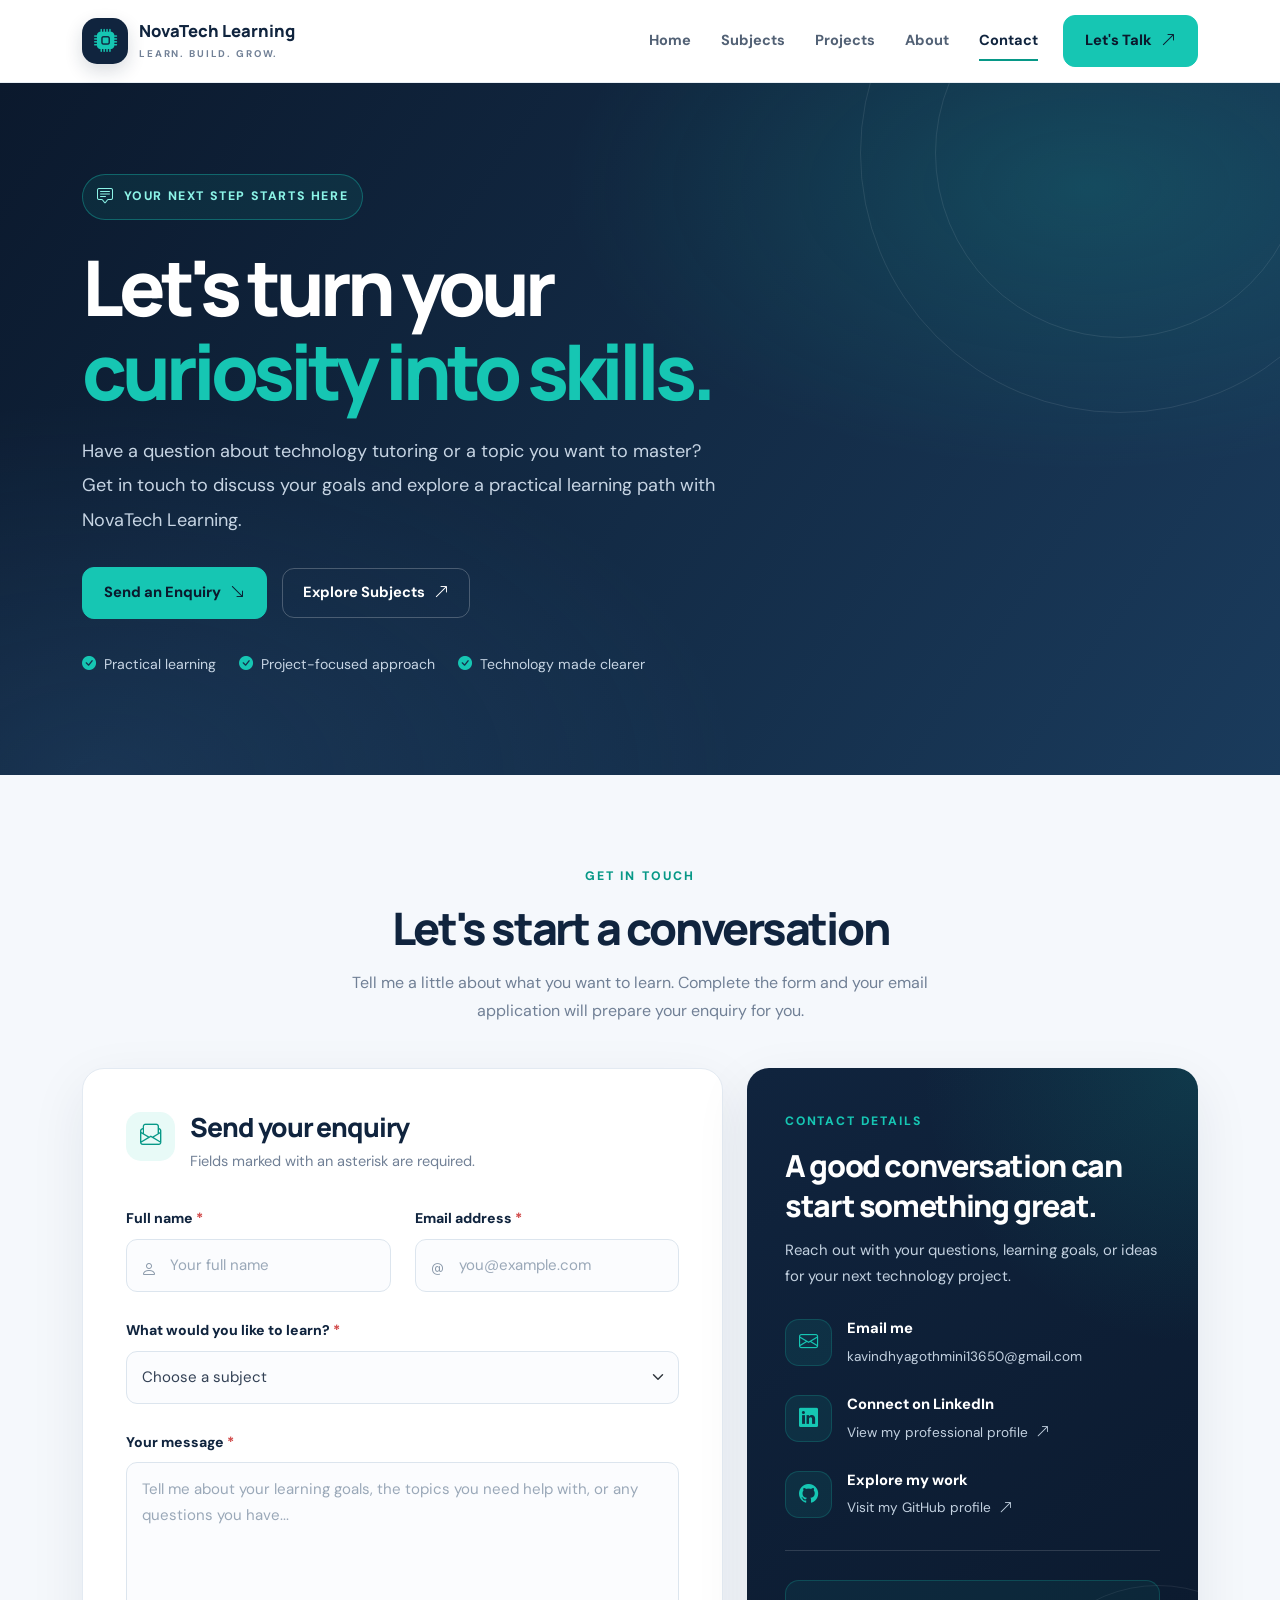
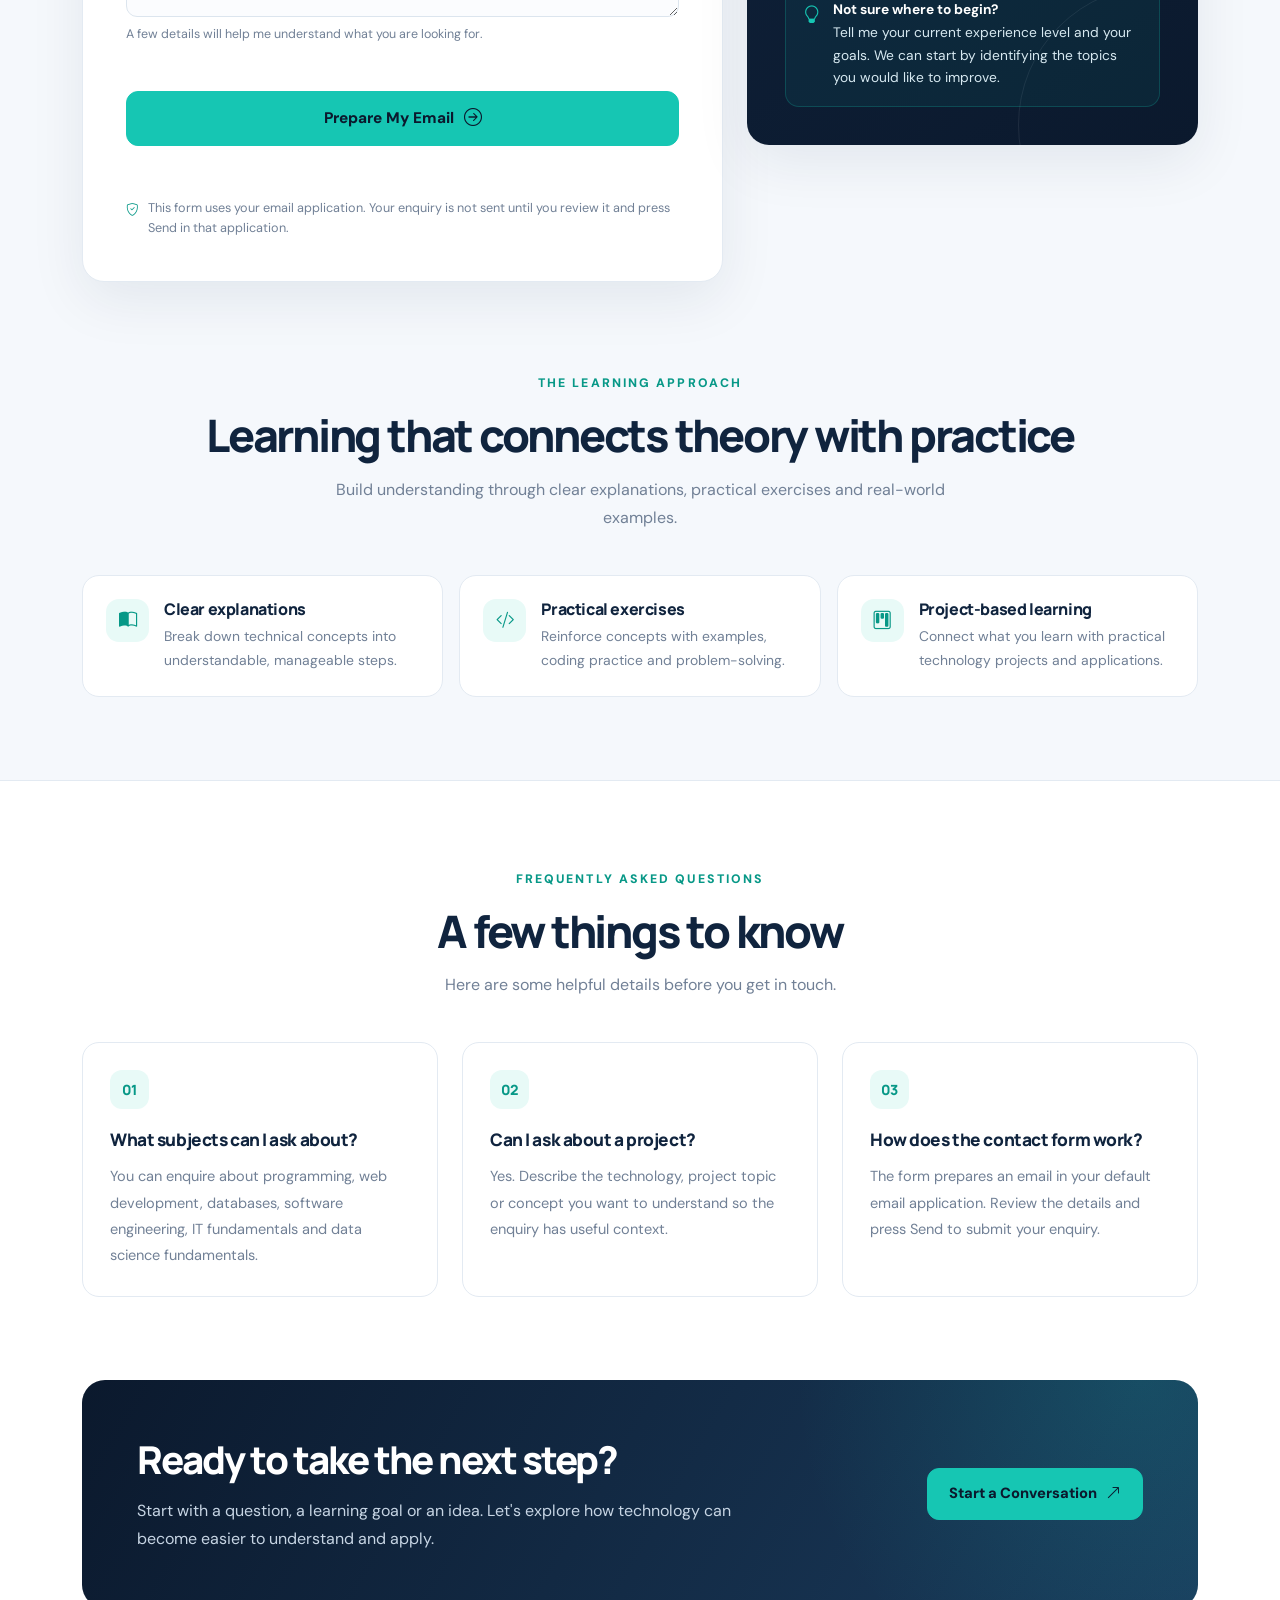
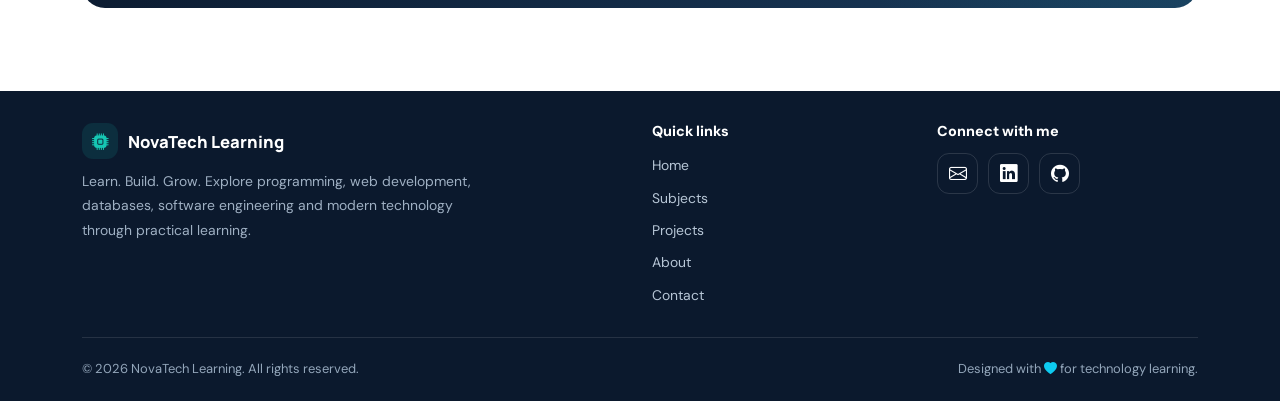
==== commit a95ca166: "Improve responsive contact page design" ====
--- a/pages/contact.html
+++ b/pages/contact.html
@@ -6,914 +6,1247 @@
     <meta charset="UTF-8">
     <meta name="viewport" content="width=device-width, initial-scale=1.0">
 
-    <title>Contact | NovaTech Learning</title>
+    <title>Contact Us | NovaTech Learning</title>
 
     <meta name="description"
-        content="Contact NovaTech Learning for programming, web development, desktop applications, databases, software engineering, IT and data science tutoring.">
-
-    <meta name="theme-color" content="#0b192b">
+        content="Contact NovaTech Learning for programming, web development, databases, software engineering, IT and data science tutoring. Learn, build and grow with practical technology learning.">
+
+    <meta name="author" content="Kavindhya Gothmini Thilakarathna">
+    <meta name="theme-color" content="#10243e">
+
+    <link rel="icon" href="assets/images" type="image/png">
 
     <link rel="preconnect" href="https://fonts.googleapis.com">
     <link rel="preconnect" href="https://fonts.gstatic.com" crossorigin>
 
-    <link
-        href="https://fonts.googleapis.com/css2?family=DM+Sans:wght@400;500;600;700&family=Manrope:wght@400;500;600;700;800&family=Space+Mono:wght@400;700&display=swap"
+    <link href="https://fonts.googleapis.com/css2?family=DM+Sans:wght@400;500;600;700&family=Manrope:wght@400;500;600;700;800&display=swap"
         rel="stylesheet">
 
     <link href="https://cdn.jsdelivr.net/npm/bootstrap@5.3.3/dist/css/bootstrap.min.css"
         rel="stylesheet">
 
-    <link href="https://cdn.jsdelivr.net/npm/bootstrap-icons@1.11.3/font/bootstrap-icons.css"
+    <link href="https://cdn.jsdelivr.net/npm/bootstrap-icons@1.11.3/font/bootstrap-icons.min.css"
         rel="stylesheet">
-
-    <link rel="stylesheet" href="../assets/css/style.css">
-    <link rel="stylesheet" href="../assets/css/responsive.css">
-    <link rel="stylesheet" href="../assets/css/pages.css">
 
     <style>
         :root {
-            --contact-navy: #0b192b;
-            --contact-navy-light: #122942;
-            --contact-teal: #19c6b0;
-            --contact-blue: #4c8dff;
-            --contact-white: #ffffff;
-            --contact-text: #d4dfeb;
-            --contact-muted: #8fa4b9;
-            --contact-border: rgba(160, 190, 215, 0.15);
-            --contact-card: rgba(20, 43, 66, 0.78);
+            --navy: #10243e;
+            --navy-deep: #0b192d;
+            --navy-light: #1a3b5c;
+            --teal: #16c6b3;
+            --teal-dark: #079887;
+            --teal-soft: #e8faf7;
+            --page-bg: #f5f8fc;
+            --white: #ffffff;
+            --text: #334155;
+            --muted: #718096;
+            --border: #e3eaf2;
+            --shadow: 0 18px 55px rgba(16, 36, 62, 0.08);
+            --shadow-hover: 0 24px 60px rgba(16, 36, 62, 0.13);
+            --radius: 22px;
+        }
+
+        * {
+            box-sizing: border-box;
         }
 
         html {
             scroll-behavior: smooth;
-        }
-
-        body.inner-page {
-            background:
-                radial-gradient(ellipse at 8% 8%,
-                    rgba(25, 198, 176, 0.08), transparent 32%),
-                radial-gradient(ellipse at 95% 30%,
-                    rgba(76, 141, 255, 0.08), transparent 30%),
-                var(--contact-navy);
-            color: var(--contact-text);
+            scroll-padding-top: 95px;
+        }
+
+        body {
+            margin: 0;
+            overflow-x: hidden;
+            background: var(--page-bg);
+            color: var(--text);
             font-family: "DM Sans", sans-serif;
-            overflow-x: clip;
-        }
-
-        .inner-container {
-            width: min(1180px, calc(100% - 48px));
-            margin-inline: auto;
+            line-height: 1.75;
+            -webkit-font-smoothing: antialiased;
+        }
+
+        body,
+        button,
+        input,
+        select,
+        textarea {
+            font-family: "DM Sans", sans-serif;
+        }
+
+        h1,
+        h2,
+        h3,
+        h4,
+        h5 {
+            color: var(--navy);
+            font-family: "Manrope", sans-serif;
+            font-weight: 800;
+            letter-spacing: -0.035em;
+        }
+
+        a {
+            color: inherit;
+            text-decoration: none;
+        }
+
+        button,
+        a,
+        input,
+        select,
+        textarea {
+            -webkit-tap-highlight-color: transparent;
+        }
+
+        a:focus-visible,
+        button:focus-visible,
+        input:focus-visible,
+        select:focus-visible,
+        textarea:focus-visible {
+            outline: 3px solid rgba(22, 198, 179, 0.6);
+            outline-offset: 3px;
+        }
+
+        ::selection {
+            background: var(--teal);
+            color: var(--navy-deep);
         }
 
         /* NAVIGATION */
 
-        .inner-navbar {
-            position: relative;
-            z-index: 100;
-            width: 100%;
-            padding: 17px 0;
-            border-bottom: 1px solid var(--contact-border);
-            background: rgba(11, 25, 43, 0.93);
+        .site-navbar {
+            position: sticky;
+            top: 0;
+            z-index: 1000;
+            padding: 13px 0;
+            background: rgba(255, 255, 255, 0.94);
+            border-bottom: 1px solid rgba(227, 234, 242, 0.8);
             backdrop-filter: blur(18px);
             -webkit-backdrop-filter: blur(18px);
         }
 
-        .inner-brand {
+        .navbar-brand {
             display: inline-flex;
             align-items: center;
-            gap: 12px;
+            gap: 11px;
+            margin-right: 20px;
+            color: var(--navy);
+            white-space: normal;
+        }
+
+        .navbar-brand:hover {
+            color: var(--navy);
+        }
+
+        .brand-mark {
+            display: grid;
             flex-shrink: 0;
-            text-decoration: none;
-        }
-
-        .inner-brand-logo {
-            display: block;
             width: 46px;
             height: 46px;
-            object-fit: contain;
-            flex-shrink: 0;
-        }
-
-        .inner-brand-text {
-            display: flex;
-            flex-direction: column;
-            gap: 3px;
-            line-height: 1.1;
-        }
-
-        .inner-brand-name {
-            color: var(--contact-white);
+            place-items: center;
+            border-radius: 15px;
+            background: var(--navy);
+            color: var(--teal);
+            font-size: 1.45rem;
+            box-shadow: 0 7px 18px rgba(16, 36, 62, 0.16);
+        }
+
+        .brand-name {
+            display: block;
+            color: var(--navy);
             font-family: "Manrope", sans-serif;
-            font-size: 15px;
+            font-size: 1.04rem;
             font-weight: 800;
-            letter-spacing: 1.2px;
-        }
-
-        .inner-brand-subtitle {
-            color: var(--contact-teal);
-            font-family: "Space Mono", monospace;
-            font-size: 9px;
-            letter-spacing: 1.4px;
-        }
-
-        .inner-navbar .navbar-nav {
-            gap: 8px;
-        }
-
-        .inner-navbar .nav-link {
+            line-height: 1.3;
+        }
+
+        .brand-tagline {
+            display: block;
+            margin-top: 4px;
+            color: var(--muted);
+            font-size: 0.61rem;
+            font-weight: 700;
+            letter-spacing: 0.19em;
+        }
+
+        .navbar-nav {
+            gap: 4px;
+        }
+
+        .navbar-nav .nav-link {
             position: relative;
             padding: 10px 13px !important;
-            color: #aebfd0;
-            font-size: 13px;
-            font-weight: 600;
-            transition: color 0.25s ease;
-        }
-
-        .inner-navbar .nav-link::after {
+            color: #526175;
+            font-size: 0.91rem;
+            font-weight: 700;
+            transition: color 0.2s ease;
+        }
+
+        .navbar-nav .nav-link::after {
             position: absolute;
             right: 13px;
             bottom: 3px;
             left: 13px;
             height: 2px;
-            background: var(--contact-teal);
+            background: var(--teal-dark);
             content: "";
             transform: scaleX(0);
             transform-origin: left;
-            transition: transform 0.25s ease;
-        }
-
-        .inner-navbar .nav-link:hover,
-        .inner-navbar .nav-link.active {
-            color: var(--contact-white);
-        }
-
-        .inner-navbar .nav-link:hover::after,
-        .inner-navbar .nav-link.active::after {
+            transition: transform 0.2s ease;
+        }
+
+        .navbar-nav .nav-link:hover,
+        .navbar-nav .nav-link.active {
+            color: var(--navy);
+        }
+
+        .navbar-nav .nav-link:hover::after,
+        .navbar-nav .nav-link.active::after {
             transform: scaleX(1);
         }
 
-        .inner-navbar .navbar-toggler {
-            border: 1px solid var(--contact-border);
-            border-radius: 10px;
-            padding: 5px 10px;
-            box-shadow: none;
-        }
-
-        .inner-navbar .navbar-toggler:focus {
-            box-shadow: 0 0 0 3px rgba(25, 198, 176, 0.18);
-        }
-
-        /* BUTTONS */
-
-        .inner-btn {
-            min-height: 46px;
+        .navbar-toggler {
+            padding: 8px 10px;
+            border: 1px solid var(--border);
+            border-radius: 11px;
+            box-shadow: none !important;
+        }
+
+        .navbar-toggler:focus {
+            border-color: var(--teal);
+        }
+
+        .btn-brand {
             display: inline-flex;
             align-items: center;
             justify-content: center;
             gap: 9px;
+            min-height: 48px;
             padding: 12px 21px;
-            border: 1px solid transparent;
-            border-radius: 10px;
-            font-size: 13px;
-            font-weight: 700;
-            text-decoration: none;
-            cursor: pointer;
-            transition:
-                transform 0.25s ease,
-                background 0.25s ease,
-                border-color 0.25s ease,
-                box-shadow 0.25s ease;
-        }
-
-        .inner-btn:hover {
+            border: 1px solid var(--teal);
+            border-radius: 12px;
+            background: var(--teal);
+            color: var(--navy-deep);
+            font-size: 0.92rem;
+            font-weight: 800;
+            transition: transform 0.25s ease,
+                        background 0.25s ease,
+                        box-shadow 0.25s ease;
+        }
+
+        .btn-brand:hover {
             transform: translateY(-2px);
-        }
-
-        .inner-btn-primary {
-            background: var(--contact-teal);
-            color: var(--contact-navy);
-            box-shadow: 0 8px 24px rgba(25, 198, 176, 0.12);
-        }
-
-        .inner-btn-primary:hover {
-            background: #58e2d0;
-            color: var(--contact-navy);
-            box-shadow: 0 12px 30px rgba(25, 198, 176, 0.2);
-        }
-
-        .inner-btn:disabled {
-            opacity: 0.7;
-            cursor: not-allowed;
-            transform: none;
-        }
-
-        .inner-btn-outline {
-            border-color: var(--contact-border);
-            background: rgba(255, 255, 255, 0.025);
-            color: var(--contact-white);
-        }
-
-        .inner-btn-outline:hover {
-            border-color: var(--contact-teal);
-            background: rgba(25, 198, 176, 0.06);
-            color: var(--contact-teal);
+            background: #32d6c3;
+            border-color: #32d6c3;
+            color: var(--navy-deep);
+            box-shadow: 0 10px 25px rgba(22, 198, 179, 0.2);
+        }
+
+        .btn-brand:active {
+            transform: translateY(0);
         }
 
         /* HERO */
 
-        .inner-hero {
+        .contact-hero {
             position: relative;
             isolation: isolate;
             overflow: hidden;
-            padding: 100px 0 90px;
-            border-bottom: 1px solid var(--contact-border);
+            padding: 91px 0 100px;
             background:
-                radial-gradient(circle at 82% 25%,
-                    rgba(25, 198, 176, 0.12), transparent 25%),
-                linear-gradient(135deg,
-                    rgba(18, 41, 66, 0.8),
-                    rgba(11, 25, 43, 0.25));
-        }
-
-        .inner-hero::before {
+                radial-gradient(ellipse at 85% 15%,
+                    rgba(22, 198, 179, 0.18), transparent 34%),
+                radial-gradient(ellipse at 8% 100%,
+                    rgba(58, 112, 165, 0.22), transparent 38%),
+                linear-gradient(125deg, var(--navy-deep), var(--navy-light));
+            color: white;
+        }
+
+        .contact-hero::before,
+        .contact-hero::after {
             position: absolute;
             z-index: -1;
-            top: -100px;
-            right: -75px;
-            width: 360px;
-            height: 360px;
-            border: 1px solid rgba(25, 198, 176, 0.15);
+            border: 1px solid rgba(255, 255, 255, 0.09);
             border-radius: 50%;
             content: "";
-            box-shadow:
-                0 0 0 45px rgba(25, 198, 176, 0.025),
-                0 0 0 90px rgba(25, 198, 176, 0.018);
-        }
-
-        .inner-hero-content {
-            max-width: 790px;
-        }
-
-        .inner-kicker,
-        .inner-label {
+            pointer-events: none;
+        }
+
+        .contact-hero::before {
+            top: -190px;
+            right: -100px;
+            width: 520px;
+            height: 520px;
+        }
+
+        .contact-hero::after {
+            top: -115px;
+            right: -25px;
+            width: 370px;
+            height: 370px;
+        }
+
+        .hero-content {
+            max-width: 800px;
+            animation: fade-up 0.7s ease both;
+        }
+
+        .hero-eyebrow {
+            display: inline-flex;
+            align-items: center;
+            gap: 9px;
+            padding: 8px 14px;
+            border: 1px solid rgba(22, 198, 179, 0.38);
+            border-radius: 50px;
+            background: rgba(22, 198, 179, 0.09);
+            color: #8cf4e7;
+            font-size: 0.77rem;
+            font-weight: 800;
+            letter-spacing: 0.13em;
+            text-transform: uppercase;
+        }
+
+        .hero-eyebrow i {
+            font-size: 1rem;
+        }
+
+        .contact-hero h1 {
+            max-width: 760px;
+            margin: 25px 0 20px;
+            color: white;
+            font-size: clamp(2.65rem, 6vw, 5rem);
+            line-height: 1.1;
+            letter-spacing: -0.065em;
+        }
+
+        .contact-hero h1 span {
+            color: var(--teal);
+        }
+
+        .hero-description {
+            max-width: 650px;
+            margin-bottom: 30px;
+            color: #c7d5e4;
+            font-size: clamp(1rem, 1.6vw, 1.13rem);
+            line-height: 1.9;
+        }
+
+        .hero-actions {
+            display: flex;
+            flex-wrap: wrap;
+            align-items: center;
+            gap: 15px;
+        }
+
+        .btn-outline-light-custom {
+            display: inline-flex;
+            min-height: 48px;
+            align-items: center;
+            justify-content: center;
+            gap: 9px;
+            padding: 11px 20px;
+            border: 1px solid rgba(255, 255, 255, 0.23);
+            border-radius: 12px;
+            color: white;
+            font-size: 0.92rem;
+            font-weight: 700;
+            transition: background 0.25s ease,
+                        border-color 0.25s ease;
+        }
+
+        .btn-outline-light-custom:hover {
+            border-color: rgba(255, 255, 255, 0.5);
+            background: rgba(255, 255, 255, 0.08);
+            color: white;
+        }
+
+        .hero-trust {
+            display: flex;
+            flex-wrap: wrap;
+            gap: 23px;
+            margin-top: 33px;
+            color: #c7d5e4;
+            font-size: 0.88rem;
+        }
+
+        .hero-trust span {
+            display: inline-flex;
+            align-items: center;
+            gap: 8px;
+        }
+
+        .hero-trust i {
+            color: var(--teal);
+        }
+
+        /* SHARED SECTION STYLES */
+
+        .section-space {
+            padding: 86px 0;
+        }
+
+        .section-kicker {
+            display: inline-block;
+            color: var(--teal-dark);
+            font-size: 0.77rem;
+            font-weight: 800;
+            letter-spacing: 0.17em;
+            text-transform: uppercase;
+        }
+
+        .section-heading {
+            margin: 12px 0 14px;
+            font-size: clamp(1.9rem, 4vw, 2.8rem);
+            line-height: 1.2;
+            letter-spacing: -0.05em;
+        }
+
+        .section-description {
+            max-width: 620px;
+            margin-bottom: 0;
+            color: var(--muted);
+            font-size: 1rem;
+        }
+
+        .section-intro {
+            margin-bottom: 43px;
+        }
+
+        /* CONTACT LAYOUT */
+
+        .contact-section {
+            position: relative;
+            margin-top: -1px;
+            background: var(--page-bg);
+        }
+
+        .contact-grid {
+            align-items: stretch;
+        }
+
+        .contact-card,
+        .contact-sidebar {
+            height: 100%;
+            border-radius: var(--radius);
+            box-shadow: var(--shadow);
+        }
+
+        .contact-card {
+            padding: clamp(24px, 4vw, 43px);
+            border: 1px solid var(--border);
+            background: var(--white);
+        }
+
+        .card-heading-row {
+            display: flex;
+            align-items: flex-start;
+            gap: 15px;
+            margin-bottom: 30px;
+        }
+
+        .heading-icon {
+            display: grid;
+            flex-shrink: 0;
+            width: 49px;
+            height: 49px;
+            place-items: center;
+            border-radius: 15px;
+            background: var(--teal-soft);
+            color: var(--teal-dark);
+            font-size: 1.35rem;
+        }
+
+        .card-heading-row h2 {
+            margin: 0 0 5px;
+            font-size: clamp(1.35rem, 3vw, 1.65rem);
+            letter-spacing: -0.04em;
+        }
+
+        .card-heading-row p {
+            margin: 0;
+            color: var(--muted);
+            font-size: 0.91rem;
+        }
+
+        /* FORM */
+
+        .form-label {
+            margin-bottom: 8px;
+            color: var(--navy);
+            font-size: 0.88rem;
+            font-weight: 800;
+        }
+
+        .required-mark {
+            color: #d04444;
+        }
+
+        .field-wrap {
+            position: relative;
+        }
+
+        .field-wrap > .field-icon {
+            position: absolute;
+            top: 17px;
+            left: 15px;
+            color: #8998a9;
+            font-size: 1rem;
+            pointer-events: none;
+        }
+
+        .form-control,
+        .form-select {
+            width: 100%;
+            min-height: 53px;
+            padding: 13px 15px;
+            border: 1px solid #dce5ee;
+            border-radius: 11px;
+            background-color: #fbfcfe;
+            color: var(--text);
+            font-size: 0.94rem;
+            transition: border-color 0.2s ease,
+                        box-shadow 0.2s ease,
+                        background 0.2s ease;
+        }
+
+        .field-wrap .form-control {
+            padding-left: 43px;
+        }
+
+        .form-control::placeholder {
+            color: #9aa8b8;
+        }
+
+        .form-control:hover,
+        .form-select:hover {
+            border-color: #bdccd9;
+        }
+
+        .form-control:focus,
+        .form-select:focus {
+            border-color: var(--teal-dark);
+            background-color: white;
+            color: var(--text);
+            box-shadow: 0 0 0 4px rgba(22, 198, 179, 0.12);
+        }
+
+        textarea.form-control {
+            min-height: 155px;
+            padding: 14px 15px;
+            resize: vertical;
+            line-height: 1.7;
+        }
+
+        .form-help {
+            margin-top: 7px;
+            color: var(--muted);
+            font-size: 0.78rem;
+        }
+
+        .submit-button {
+            display: flex;
+            width: 100%;
+            min-height: 55px;
+            align-items: center;
+            justify-content: center;
+            gap: 10px;
+            margin-top: 5px;
+            border: 1px solid var(--teal);
+            border-radius: 12px;
+            background: var(--teal);
+            color: var(--navy-deep);
+            font-size: 0.96rem;
+            font-weight: 800;
+            transition: transform 0.25s ease,
+                        background 0.25s ease,
+                        box-shadow 0.25s ease;
+        }
+
+        .submit-button:hover {
+            transform: translateY(-2px);
+            border-color: #32d6c3;
+            background: #32d6c3;
+            box-shadow: 0 12px 25px rgba(22, 198, 179, 0.2);
+        }
+
+        .submit-button i {
+            font-size: 1.1rem;
+        }
+
+        .form-status {
+            min-height: 24px;
+            margin-top: 14px;
+            font-size: 0.88rem;
+            overflow-wrap: anywhere;
+        }
+
+        .form-privacy {
+            display: flex;
+            align-items: flex-start;
+            gap: 9px;
+            margin-top: 14px;
+            color: var(--muted);
+            font-size: 0.79rem;
+            line-height: 1.6;
+        }
+
+        .form-privacy i {
+            flex-shrink: 0;
+            margin-top: 2px;
+            color: var(--teal-dark);
+        }
+
+        /* CONTACT SIDEBAR */
+
+        .contact-sidebar {
+            position: relative;
+            isolation: isolate;
+            overflow: hidden;
+            padding: clamp(25px, 3.5vw, 38px);
+            background:
+                radial-gradient(circle at 100% 0%,
+                    rgba(22, 198, 179, 0.15), transparent 34%),
+                linear-gradient(145deg, var(--navy), var(--navy-deep));
+            color: white;
+        }
+
+        .contact-sidebar::after {
+            position: absolute;
+            z-index: -1;
+            right: -100px;
+            bottom: -120px;
+            width: 280px;
+            height: 280px;
+            border: 1px solid rgba(255, 255, 255, 0.08);
+            border-radius: 50%;
+            content: "";
+            pointer-events: none;
+        }
+
+        .sidebar-label {
+            color: var(--teal);
+            font-size: 0.76rem;
+            font-weight: 800;
+            letter-spacing: 0.15em;
+            text-transform: uppercase;
+        }
+
+        .contact-sidebar h2 {
+            margin: 12px 0;
+            color: white;
+            font-size: clamp(1.55rem, 3vw, 1.9rem);
+            line-height: 1.3;
+            letter-spacing: -0.045em;
+        }
+
+        .sidebar-description {
+            margin-bottom: 30px;
+            color: #c3d1e0;
+            font-size: 0.93rem;
+        }
+
+        .contact-method {
+            display: flex;
+            align-items: flex-start;
+            gap: 15px;
+            margin-bottom: 25px;
+        }
+
+        .method-icon {
+            display: grid;
+            flex-shrink: 0;
+            width: 47px;
+            height: 47px;
+            place-items: center;
+            border: 1px solid rgba(22, 198, 179, 0.2);
+            border-radius: 14px;
+            background: rgba(22, 198, 179, 0.1);
+            color: var(--teal);
+            font-size: 1.2rem;
+        }
+
+        .method-content {
+            min-width: 0;
+            padding-top: 1px;
+        }
+
+        .method-content h3 {
+            margin: 0 0 4px;
+            color: white;
+            font-family: "DM Sans", sans-serif;
+            font-size: 0.92rem;
+            font-weight: 800;
+            letter-spacing: 0;
+        }
+
+        .method-content p,
+        .method-content a {
+            display: inline-block;
+            max-width: 100%;
+            margin: 0;
+            color: #c3d1e0;
+            font-size: 0.85rem;
+            overflow-wrap: anywhere;
+        }
+
+        .method-content a {
+            transition: color 0.2s ease;
+        }
+
+        .method-content a:hover {
+            color: var(--teal);
+        }
+
+        .sidebar-divider {
+            margin: 29px 0;
+            border-color: rgba(255, 255, 255, 0.14);
+            opacity: 1;
+        }
+
+        .sidebar-note {
+            display: flex;
+            gap: 12px;
+            padding: 17px;
+            border: 1px solid rgba(22, 198, 179, 0.22);
+            border-radius: 14px;
+            background: rgba(22, 198, 179, 0.07);
+            color: #d7e9f1;
+            font-size: 0.86rem;
+            line-height: 1.65;
+        }
+
+        .sidebar-note i {
+            flex-shrink: 0;
+            margin-top: 3px;
+            color: var(--teal);
+            font-size: 1.1rem;
+        }
+
+        .sidebar-note strong {
+            color: white;
+        }
+
+        /* QUICK BENEFITS */
+
+        .benefits-section {
+            padding: 0 0 83px;
+            background: var(--page-bg);
+        }
+
+        .benefit-card {
+            display: flex;
+            align-items: flex-start;
+            gap: 15px;
+            height: 100%;
+            padding: 23px;
+            border: 1px solid var(--border);
+            border-radius: 17px;
+            background: white;
+            transition: transform 0.25s ease,
+                        box-shadow 0.25s ease,
+                        border-color 0.25s ease;
+        }
+
+        .benefit-card:hover {
+            transform: translateY(-4px);
+            border-color: rgba(22, 198, 179, 0.55);
+            box-shadow: var(--shadow);
+        }
+
+        .benefit-icon {
+            display: grid;
+            flex-shrink: 0;
+            width: 43px;
+            height: 43px;
+            place-items: center;
+            border-radius: 13px;
+            background: var(--teal-soft);
+            color: var(--teal-dark);
+            font-size: 1.15rem;
+        }
+
+        .benefit-card h3 {
+            margin: 1px 0 6px;
+            font-size: 1rem;
+            letter-spacing: -0.025em;
+        }
+
+        .benefit-card p {
+            margin: 0;
+            color: var(--muted);
+            font-size: 0.87rem;
+            line-height: 1.7;
+        }
+
+        /* FAQ */
+
+        .faq-section {
+            padding: 83px 0;
+            border-top: 1px solid var(--border);
+            background: white;
+        }
+
+        .faq-card {
+            height: 100%;
+            padding: 27px;
+            border: 1px solid var(--border);
+            border-radius: 17px;
+            background: white;
+            transition: transform 0.25s ease,
+                        border-color 0.25s ease,
+                        box-shadow 0.25s ease;
+        }
+
+        .faq-card:hover {
+            transform: translateY(-4px);
+            border-color: rgba(22, 198, 179, 0.55);
+            box-shadow: var(--shadow);
+        }
+
+        .faq-number {
+            display: inline-grid;
+            width: 39px;
+            height: 39px;
+            margin-bottom: 18px;
+            place-items: center;
+            border-radius: 12px;
+            background: var(--teal-soft);
+            color: var(--teal-dark);
+            font-family: "Manrope", sans-serif;
+            font-size: 0.88rem;
+            font-weight: 800;
+        }
+
+        .faq-card h3 {
+            margin-bottom: 11px;
+            font-size: 1.08rem;
+            line-height: 1.5;
+            letter-spacing: -0.025em;
+        }
+
+        .faq-card p {
+            margin: 0;
+            color: var(--muted);
+            font-size: 0.91rem;
+            line-height: 1.8;
+        }
+
+        /* FINAL CTA */
+
+        .final-cta {
+            padding: 0 0 83px;
+            background: white;
+        }
+
+        .cta-panel {
+            position: relative;
+            isolation: isolate;
+            overflow: hidden;
+            padding: clamp(30px, 5vw, 55px);
+            border-radius: 23px;
+            background:
+                radial-gradient(circle at 95% 0%,
+                    rgba(22, 198, 179, 0.16), transparent 32%),
+                linear-gradient(120deg, var(--navy-deep), var(--navy-light));
+            color: white;
+        }
+
+        .cta-panel h2 {
+            margin-bottom: 12px;
+            color: white;
+            font-size: clamp(1.65rem, 4vw, 2.4rem);
+            line-height: 1.3;
+            letter-spacing: -0.05em;
+        }
+
+        .cta-panel p {
+            max-width: 620px;
+            margin-bottom: 0;
+            color: #c7d5e4;
+        }
+
+        .cta-panel .btn-brand {
+            flex-shrink: 0;
+        }
+
+        /* FOOTER */
+
+        .site-footer {
+            padding: 32px 0 20px;
+            background: var(--navy-deep);
+            color: #bac9d9;
+        }
+
+        .footer-brand {
             display: inline-flex;
             align-items: center;
             gap: 10px;
-            color: var(--contact-teal);
-            font-family: "Space Mono", monospace;
-            font-size: 11px;
-            font-weight: 700;
-            letter-spacing: 1.5px;
-            text-transform: uppercase;
-        }
-
-        .inner-kicker {
-            margin-bottom: 24px;
-        }
-
-        .inner-kicker::before,
-        .inner-label::before {
-            width: 24px;
-            height: 2px;
-            background: var(--contact-teal);
-            content: "";
-        }
-
-        .inner-title {
-            margin: 0 0 24px;
-            color: var(--contact-white);
+            margin-bottom: 10px;
+            color: white;
             font-family: "Manrope", sans-serif;
-            font-size: clamp(40px, 6vw, 72px);
+            font-size: 1.04rem;
             font-weight: 800;
-            line-height: 1.08;
-            letter-spacing: -2.7px;
-        }
-
-        .inner-title span,
-        .inner-heading h2 span {
-            color: var(--contact-teal);
-        }
-
-        .inner-description {
-            max-width: 650px;
+        }
+
+        .footer-brand:hover {
+            color: white;
+        }
+
+        .footer-brand-icon {
+            display: grid;
+            width: 36px;
+            height: 36px;
+            place-items: center;
+            border-radius: 11px;
+            background: rgba(22, 198, 179, 0.12);
+            color: var(--teal);
+        }
+
+        .footer-description {
+            max-width: 410px;
             margin: 0;
-            color: #a8bbce;
-            font-size: 17px;
-            line-height: 1.9;
-        }
-
-        /* SECTION SPACING */
-
-        .inner-section {
-            padding: 90px 0;
-        }
-
-        .inner-section-sm {
-            padding: 25px 0 100px;
-        }
-
-        /* SECTION HEADINGS */
-
-        .inner-heading {
-            max-width: 760px;
-            margin-bottom: 35px;
-        }
-
-        .inner-heading .inner-label {
-            margin-bottom: 18px;
-        }
-
-        .inner-heading h2 {
-            margin: 0 0 18px;
-            color: var(--contact-white);
-            font-family: "Manrope", sans-serif;
-            font-size: clamp(30px, 4vw, 43px);
+            color: #9fb0c3;
+            font-size: 0.87rem;
+        }
+
+        .footer-heading {
+            margin-bottom: 13px;
+            color: white;
+            font-family: "DM Sans", sans-serif;
+            font-size: 0.9rem;
             font-weight: 800;
-            line-height: 1.22;
-            letter-spacing: -1.3px;
-        }
-
-        .inner-heading p {
+            letter-spacing: 0;
+        }
+
+        .footer-links {
+            display: flex;
+            flex-direction: column;
+            align-items: flex-start;
+            gap: 8px;
+        }
+
+        .footer-links a {
+            color: #b7c6d6;
+            font-size: 0.87rem;
+            transition: color 0.2s ease;
+        }
+
+        .footer-links a:hover {
+            color: var(--teal);
+        }
+
+        .footer-socials {
+            display: flex;
+            gap: 10px;
+        }
+
+        .social-link {
+            display: grid;
+            width: 41px;
+            height: 41px;
+            place-items: center;
+            border: 1px solid rgba(255, 255, 255, 0.13);
+            border-radius: 12px;
+            color: white;
+            font-size: 1.1rem;
+            transition: background 0.2s ease,
+                        border-color 0.2s ease,
+                        color 0.2s ease;
+        }
+
+        .social-link:hover {
+            border-color: var(--teal);
+            background: rgba(22, 198, 179, 0.1);
+            color: var(--teal);
+        }
+
+        .footer-bottom {
+            display: flex;
+            flex-wrap: wrap;
+            justify-content: space-between;
+            gap: 10px;
+            margin-top: 30px;
+            padding-top: 20px;
+            border-top: 1px solid rgba(255, 255, 255, 0.11);
+            color: #93a6ba;
+            font-size: 0.81rem;
+        }
+
+        .footer-bottom p {
             margin: 0;
-            color: var(--contact-muted);
-            font-size: 15px;
-            line-height: 1.9;
-        }
-
-        /* CONTACT PANELS */
-
-        .contact-box {
-            height: 100%;
-            padding: clamp(24px, 3.5vw, 36px);
-            border: 1px solid var(--contact-border);
-            border-radius: 20px;
-            background:
-                linear-gradient(145deg,
-                    rgba(23, 49, 73, 0.9),
-                    rgba(14, 31, 50, 0.88));
-            box-shadow: 0 20px 55px rgba(0, 0, 0, 0.1);
-        }
-
-        .contact-box > .inner-label {
-            margin-bottom: 18px;
-        }
-
-        .contact-box > h3 {
-            margin-top: 0;
-            color: var(--contact-white);
-            font-family: "Manrope", sans-serif;
-            font-size: clamp(24px, 3vw, 31px);
-            font-weight: 800;
-            line-height: 1.3;
-            letter-spacing: -0.7px;
-        }
-
-        .contact-box > p {
-            color: var(--contact-muted);
-            font-size: 14px;
-            line-height: 1.85;
-        }
-
-        /* CONTACT INFORMATION */
-
-        .contact-item {
-            display: flex;
-            align-items: flex-start;
-            gap: 17px;
-            padding: 21px 0;
-            border-bottom: 1px solid var(--contact-border);
-        }
-
-        .contact-item:first-child {
-            padding-top: 0;
-        }
-
-        .contact-item:last-child {
-            padding-bottom: 0;
-            border-bottom: 0;
-        }
-
-        .contact-item-icon {
-            width: 48px;
-            height: 48px;
-            display: grid;
-            place-items: center;
-            flex-shrink: 0;
-            border: 1px solid rgba(25, 198, 176, 0.2);
-            border-radius: 13px;
-            background: rgba(25, 198, 176, 0.08);
-            color: var(--contact-teal);
-            font-size: 20px;
-        }
-
-        .contact-item h4 {
-            margin: 1px 0 7px;
-            color: var(--contact-white);
-            font-family: "Manrope", sans-serif;
-            font-size: 15px;
-            font-weight: 800;
-        }
-
-        .contact-item a,
-        .contact-item p {
-            margin: 0;
-            color: var(--contact-muted);
-            font-size: 13px;
-            line-height: 1.8;
-            overflow-wrap: anywhere;
-            text-decoration: none;
-            transition: color 0.25s ease;
-        }
-
-        .contact-item a:hover {
-            color: var(--contact-teal);
-        }
-
-        /* CONTACT FORM */
-
-        #tutorContactForm .form-label {
-            display: block;
-            margin-bottom: 9px;
-            color: #dfe8f1;
-            font-size: 13px;
-            font-weight: 600;
-        }
-
-        #tutorContactForm .form-control,
-        #tutorContactForm .form-select {
-            min-height: 49px;
-            padding: 12px 14px;
-            border: 1px solid rgba(160, 190, 215, 0.19);
-            border-radius: 10px;
-            background-color: rgba(7, 20, 34, 0.7);
-            color: var(--contact-white);
-            font-family: "DM Sans", sans-serif;
-            font-size: 13px;
-            box-shadow: none;
-            transition:
-                border-color 0.25s ease,
-                box-shadow 0.25s ease,
-                background-color 0.25s ease;
-        }
-
-        #tutorContactForm .form-control::placeholder {
-            color: #71869b;
-            opacity: 1;
-        }
-
-        #tutorContactForm .form-control:focus,
-        #tutorContactForm .form-select:focus {
-            border-color: var(--contact-teal);
-            background-color: rgba(7, 20, 34, 0.95);
-            color: var(--contact-white);
-            box-shadow: 0 0 0 3px rgba(25, 198, 176, 0.12);
-        }
-
-        #tutorContactForm .form-select {
-            color-scheme: dark;
-        }
-
-        #tutorContactForm .form-select option {
-            background: var(--contact-navy-light);
-            color: var(--contact-white);
-        }
-
-        #tutorContactForm textarea.form-control {
-            min-height: 150px;
-            resize: vertical;
-            line-height: 1.7;
-        }
-
-        #tutorContactForm .inner-btn {
-            min-width: 165px;
-        }
-
-        #contactFormStatus {
-            margin-top: 15px;
-            padding: 12px 14px;
-            border: 1px solid var(--contact-border);
-            border-radius: 10px;
-            font-size: 13px;
-            line-height: 1.7;
-        }
-
-        #contactFormStatus.status-success {
-            border-color: rgba(25, 198, 176, 0.3);
-            background: rgba(25, 198, 176, 0.07);
-            color: #7cebdc;
-        }
-
-        #contactFormStatus.status-error {
-            border-color: rgba(255, 125, 125, 0.3);
-            background: rgba(255, 100, 100, 0.07);
-            color: #ffaaaa;
-        }
-
-        #contactFormStatus.status-pending {
-            color: var(--contact-text);
-        }
-
-        /* Hidden anti-spam field */
-        .contact-honeypot {
-            position: absolute !important;
-            left: -10000px !important;
-            width: 1px !important;
-            height: 1px !important;
-            overflow: hidden !important;
-        }
-
-        /* WHAT TO EXPECT CARDS */
-
-        .inner-heading.text-center {
-            margin-inline: auto;
-            text-align: center;
-        }
-
-        .inner-heading.text-center .inner-label {
-            justify-content: center;
-        }
-
-        .inner-card {
-            position: relative;
-            height: 100%;
-            padding: 30px;
-            overflow: hidden;
-            border: 1px solid var(--contact-border);
-            border-radius: 17px;
-            background: var(--contact-card);
-            transition:
-                transform 0.3s ease,
-                border-color 0.3s ease,
-                background 0.3s ease,
-                box-shadow 0.3s ease;
-        }
-
-        .inner-card::after {
-            position: absolute;
-            top: 0;
-            left: 28px;
-            width: 45px;
-            height: 2px;
-            background: var(--contact-teal);
-            content: "";
-            transition: width 0.3s ease;
-        }
-
-        .inner-card:hover {
-            transform: translateY(-7px);
-            border-color: rgba(25, 198, 176, 0.42);
-            background: rgba(24, 53, 77, 0.96);
-            box-shadow: 0 20px 40px rgba(0, 0, 0, 0.14);
-        }
-
-        .inner-card:hover::after {
-            width: 80px;
-        }
-
-        .inner-number {
-            color: var(--contact-teal);
-            font-family: "Space Mono", monospace;
-            font-size: 13px;
-            font-weight: 700;
-            letter-spacing: 1px;
-        }
-
-        .inner-card-icon {
-            width: 55px;
-            height: 55px;
-            display: grid;
-            place-items: center;
-            margin-bottom: 23px;
-            border: 1px solid rgba(25, 198, 176, 0.2);
-            border-radius: 14px;
-            background: rgba(25, 198, 176, 0.08);
-            color: var(--contact-teal);
-            font-size: 23px;
-        }
-
-        .inner-card h3 {
-            margin: 0 0 13px;
-            color: var(--contact-white);
-            font-family: "Manrope", sans-serif;
-            font-size: 20px;
-            font-weight: 800;
-        }
-
-        .inner-card p {
-            margin: 0;
-            color: var(--contact-muted);
-            font-size: 14px;
-            line-height: 1.9;
-        }
-
-        /* FOOTER */
-
-        .inner-footer {
-            padding: 70px 0 25px;
-            border-top: 1px solid var(--contact-border);
-            background: #081522;
-        }
-
-        .inner-footer-brand {
-            display: inline-flex;
-            align-items: center;
-            gap: 12px;
-            text-decoration: none;
-        }
-
-        .inner-footer-brand .inner-brand-logo {
-            width: 46px;
-            height: 46px;
-        }
-
-        .inner-footer .col-lg-6 > p {
-            max-width: 440px;
-            color: var(--contact-muted);
-            font-size: 14px;
-            line-height: 1.9;
-        }
-
-        .inner-footer h5 {
-            margin-bottom: 22px;
-            color: var(--contact-white);
-            font-family: "Manrope", sans-serif;
-            font-size: 14px;
-            font-weight: 800;
-        }
-
-        .inner-footer-links {
-            display: grid;
-            gap: 12px;
-            margin: 0;
-            padding: 0;
-            list-style: none;
-        }
-
-        .inner-footer-links a {
-            color: var(--contact-muted);
-            font-size: 13px;
-            text-decoration: none;
-            transition: color 0.25s ease, padding-left 0.25s ease;
-        }
-
-        .inner-footer-links a:hover {
-            padding-left: 4px;
-            color: var(--contact-teal);
-        }
-
-        .inner-footer-bottom {
-            margin-top: 55px;
-            padding-top: 23px;
-            border-top: 1px solid var(--contact-border);
-            color: #71869b;
-            font-size: 12px;
-            line-height: 1.8;
-            text-align: center;
+        }
+
+        .footer-bottom a {
+            color: var(--teal);
+        }
+
+        /* ANIMATIONS */
+
+        @keyframes fade-up {
+            from {
+                opacity: 0;
+                transform: translateY(18px);
+            }
+
+            to {
+                opacity: 1;
+                transform: translateY(0);
+            }
         }
 
         /* RESPONSIVE */
 
         @media (min-width: 992px) {
-            .inner-navbar .navbar-collapse {
-                flex-grow: 1;
+            .contact-grid {
+                align-items: stretch;
+            }
+
+            .contact-sidebar {
+                position: sticky;
+                top: 115px;
+                height: fit-content;
             }
         }
 
         @media (max-width: 991.98px) {
-            .inner-navbar .navbar-collapse {
-                margin-top: 17px;
-                padding: 14px 0 5px;
-                border-top: 1px solid var(--contact-border);
-            }
-
-            .inner-navbar .navbar-nav {
+            .site-navbar {
+                padding: 10px 0;
+            }
+
+            .navbar-collapse {
+                padding: 15px 0 7px;
+            }
+
+            .navbar-nav {
                 align-items: stretch !important;
-                gap: 4px;
-            }
-
-            .inner-navbar .nav-link {
-                padding: 11px 5px !important;
-            }
-
-            .inner-navbar .nav-link::after {
+                gap: 2px;
+            }
+
+            .navbar-nav .nav-link {
+                padding: 10px 4px !important;
+            }
+
+            .navbar-nav .nav-link::after {
                 right: auto;
-                bottom: 5px;
-                left: 5px;
-                width: 26px;
-            }
-
-            .inner-navbar .nav-item.ms-lg-3 {
-                margin: 10px 0 0 !important;
-            }
-
-            .inner-hero {
-                padding: 75px 0 70px;
-            }
-
-            .inner-section {
-                padding: 70px 0;
-            }
-
-            .contact-box {
-                padding: 27px;
+                bottom: 4px;
+                left: 4px;
+                width: 35px;
+            }
+
+            .navbar-nav .btn-brand {
+                margin-top: 10px;
+            }
+
+            .contact-hero {
+                padding: 75px 0 82px;
+            }
+
+            .section-space {
+                padding: 65px 0;
+            }
+
+            .benefits-section {
+                padding-bottom: 65px;
+            }
+
+            .faq-section {
+                padding: 65px 0;
+            }
+
+            .final-cta {
+                padding-bottom: 65px;
+            }
+
+            .contact-sidebar {
+                height: auto;
             }
         }
 
         @media (max-width: 767.98px) {
-            .inner-container {
-                width: min(100% - 36px, 600px);
-            }
-
-            .inner-hero {
-                padding: 65px 0 60px;
-            }
-
-            .inner-title {
-                font-size: clamp(39px, 9vw, 58px);
-                letter-spacing: -1.8px;
-            }
-
-            .inner-description {
-                font-size: 15px;
-            }
-
-            .inner-section {
-                padding: 60px 0;
-            }
-
-            .inner-section-sm {
-                padding: 10px 0 75px;
-            }
-
-            .inner-heading {
-                margin-bottom: 28px;
-            }
-
-            .contact-box {
-                padding: 24px;
+            .contact-hero {
+                padding: 63px 0 68px;
+            }
+
+            .contact-hero h1 {
+                font-size: clamp(2.55rem, 10vw, 4rem);
+            }
+
+            .hero-description {
+                line-height: 1.8;
+            }
+
+            .hero-trust {
+                gap: 12px 18px;
+            }
+
+            .section-space {
+                padding: 52px 0;
+            }
+
+            .section-intro {
+                margin-bottom: 30px;
+            }
+
+            .benefits-section {
+                padding-bottom: 52px;
+            }
+
+            .faq-section {
+                padding: 52px 0;
+            }
+
+            .final-cta {
+                padding-bottom: 52px;
+            }
+
+            .cta-panel .btn-brand {
+                margin-top: 23px;
+            }
+        }
+
+        @media (max-width: 575.98px) {
+            .brand-mark {
+                width: 41px;
+                height: 41px;
+                border-radius: 12px;
+            }
+
+            .brand-name {
+                font-size: 0.94rem;
+            }
+
+            .brand-tagline {
+                font-size: 0.56rem;
+                letter-spacing: 0.14em;
+            }
+
+            .contact-hero {
+                padding: 53px 0 58px;
+            }
+
+            .contact-hero h1 {
+                margin-top: 22px;
+                font-size: clamp(2.35rem, 10vw, 3.25rem);
+            }
+
+            .hero-eyebrow {
+                font-size: 0.69rem;
+            }
+
+            .hero-actions {
+                align-items: stretch;
+                flex-direction: column;
+            }
+
+            .hero-actions a {
+                width: 100%;
+            }
+
+            .hero-trust {
+                flex-direction: column;
+                gap: 8px;
+                margin-top: 25px;
+            }
+
+            .contact-card,
+            .contact-sidebar {
                 border-radius: 17px;
             }
 
-            .inner-card {
-                padding: 27px;
-            }
-
-            .inner-footer {
-                padding-top: 55px;
-            }
-
-            .inner-footer-bottom {
-                margin-top: 38px;
-            }
-        }
-
-        @media (max-width: 575.98px) {
-            .inner-container {
-                width: calc(100% - 30px);
-            }
-
-            .inner-navbar {
-                padding: 13px 0;
-            }
-
-            .inner-brand {
-                gap: 9px;
-            }
-
-            .inner-brand-logo {
-                width: 42px;
-                height: 42px;
-            }
-
-            .inner-brand-name {
-                font-size: 13px;
-            }
-
-            .inner-brand-subtitle {
-                font-size: 8px;
-                letter-spacing: 1px;
-            }
-
-            .inner-hero {
-                padding: 55px 0;
-            }
-
-            .inner-kicker,
-            .inner-label {
-                font-size: 10px;
-                letter-spacing: 1.1px;
-            }
-
-            .inner-title {
-                font-size: clamp(35px, 10vw, 48px);
-                letter-spacing: -1.5px;
-            }
-
-            .inner-description {
-                font-size: 14px;
-                line-height: 1.8;
-            }
-
-            .inner-heading h2 {
-                font-size: 30px;
-                letter-spacing: -0.8px;
-            }
-
-            .contact-box {
-                padding: 20px;
-            }
-
-            .contact-item {
-                gap: 13px;
-            }
-
-            .contact-item-icon {
+            .contact-card {
+                padding: 23px 19px;
+            }
+
+            .contact-sidebar {
+                padding: 26px 21px;
+            }
+
+            .card-heading-row {
+                gap: 12px;
+                margin-bottom: 25px;
+            }
+
+            .heading-icon {
                 width: 43px;
                 height: 43px;
-                font-size: 18px;
-            }
-
-            .contact-item a {
-                font-size: 12px;
-            }
-
-            #tutorContactForm .form-control,
-            #tutorContactForm .form-select {
-                font-size: 14px;
-            }
-
-            #tutorContactForm .inner-btn {
-                width: 100%;
-            }
-
-            .inner-footer-brand {
-                gap: 9px;
-            }
-
-            .inner-footer-brand .inner-brand-logo {
-                width: 42px;
-                height: 42px;
-            }
-
-            .inner-footer-brand .inner-brand-name {
-                font-size: 13px;
+                border-radius: 12px;
+            }
+
+            .form-control,
+            .form-select {
+                min-height: 51px;
+                font-size: 16px;
+            }
+
+            .field-wrap > .field-icon {
+                top: 16px;
+            }
+
+            textarea.form-control {
+                min-height: 135px;
+            }
+
+            .benefit-card,
+            .faq-card {
+                padding: 21px;
+            }
+
+            .cta-panel {
+                padding: 28px 22px;
+                border-radius: 18px;
+            }
+
+            .footer-bottom {
+                flex-direction: column;
             }
         }
 
         @media (prefers-reduced-motion: reduce) {
-            html {
-                scroll-behavior: auto;
-            }
-
             *,
             *::before,
             *::after {
-                transition-duration: 0.01ms !important;
+                scroll-behavior: auto !important;
                 animation-duration: 0.01ms !important;
                 animation-iteration-count: 1 !important;
+                transition-duration: 0.01ms !important;
             }
         }
     </style>
 </head>
 
-<body class="inner-page">
-
-    <!-- NAVIGATION -->
-
-    <nav class="navbar navbar-expand-lg inner-navbar">
-        <div class="container inner-container">
-
-            <a href="../index.html"
-                class="inner-brand"
-                aria-label="NovaTech Learning Home">
-
-                <img
-                    src="../assets/images/novatech-logo.png"
-                    alt="NovaTech Learning logo"
-                    class="inner-brand-logo">
-
-                <span class="inner-brand-text">
-                    <span class="inner-brand-name">NOVATECH</span>
-                    <span class="inner-brand-subtitle">LEARNING</span>
+<body>
+
+    <!-- ================= NAVIGATION ================= -->
+
+    <nav class="navbar navbar-expand-lg site-navbar">
+        <div class="container">
+
+            <a class="navbar-brand" href="index.html" aria-label="NovaTech Learning Home">
+                <span class="brand-mark">
+                    <i class="bi bi-cpu-fill"></i>
+                </span>
+
+                <span>
+                    <span class="brand-name">NovaTech Learning</span>
+                    <span class="brand-tagline">LEARN. BUILD. GROW.</span>
                 </span>
             </a>
 
-            <button class="navbar-toggler"
-                type="button"
+            <button class="navbar-toggler" type="button"
                 data-bs-toggle="collapse"
-                data-bs-target="#mainNavigation"
-                aria-controls="mainNavigation"
+                data-bs-target="#mainNavbar"
+                aria-controls="mainNavbar"
                 aria-expanded="false"
                 aria-label="Toggle navigation">
 
-                <i class="bi bi-list text-white fs-2"></i>
+                <span class="navbar-toggler-icon"></span>
             </button>
 
-            <div class="collapse navbar-collapse" id="mainNavigation">
+            <div class="collapse navbar-collapse" id="mainNavbar">
 
                 <ul class="navbar-nav ms-auto align-items-lg-center">
 
                     <li class="nav-item">
-                        <a class="nav-link" href="../index.html">Home</a>
+                        <a class="nav-link" href="index.html">Home</a>
                     </li>
 
                     <li class="nav-item">
@@ -921,10 +1254,6 @@
                     </li>
 
                     <li class="nav-item">
-                        <a class="nav-link" href="learning.html">Learning</a>
-                    </li>
-
-                    <li class="nav-item">
                         <a class="nav-link" href="projects.html">Projects</a>
                     </li>
 
@@ -933,16 +1262,13 @@
                     </li>
 
                     <li class="nav-item">
-                        <a class="nav-link" href="experience-education.html">
-                            Experience &amp; Education
-                        </a>
+                        <a class="nav-link active" href="contact.html"
+                            aria-current="page">Contact</a>
                     </li>
 
-                    <li class="nav-item ms-lg-3">
-                        <a href="contact.html"
-                            class="inner-btn inner-btn-primary"
-                            aria-current="page">
-                            Contact
+                    <li class="nav-item ms-lg-2">
+                        <a class="btn-brand" href="#contactForm">
+                            Let's Talk
                             <i class="bi bi-arrow-up-right"></i>
                         </a>
                     </li>
@@ -952,547 +1278,672 @@
         </div>
     </nav>
 
+    <!-- ================= HERO ================= -->
+
+    <header class="contact-hero">
+        <div class="container">
+            <div class="hero-content">
+
+                <span class="hero-eyebrow">
+                    <i class="bi bi-chat-square-text"></i>
+                    Your next step starts here
+                </span>
+
+                <h1>
+                    Let's turn your<br>
+                    <span>curiosity into skills.</span>
+                </h1>
+
+                <p class="hero-description">
+                    Have a question about technology tutoring or a topic
+                    you want to master? Get in touch to discuss your goals
+                    and explore a practical learning path with NovaTech Learning.
+                </p>
+
+                <div class="hero-actions">
+                    <a href="#contactForm" class="btn-brand">
+                        Send an Enquiry
+                        <i class="bi bi-arrow-down-right"></i>
+                    </a>
+
+                    <a href="subjects.html" class="btn-outline-light-custom">
+                        Explore Subjects
+                        <i class="bi bi-arrow-up-right"></i>
+                    </a>
+                </div>
+
+                <div class="hero-trust">
+                    <span>
+                        <i class="bi bi-check-circle-fill"></i>
+                        Practical learning
+                    </span>
+
+                    <span>
+                        <i class="bi bi-check-circle-fill"></i>
+                        Project-focused approach
+                    </span>
+
+                    <span>
+                        <i class="bi bi-check-circle-fill"></i>
+                        Technology made clearer
+                    </span>
+                </div>
+
+            </div>
+        </div>
+    </header>
+
     <main>
 
-        <!-- HERO -->
-
-        <section class="inner-hero">
-            <div class="inner-container">
-
-                <div class="inner-hero-content">
-
-                    <div class="inner-kicker">05 / Contact</div>
-
-                    <h1 class="inner-title">
-                        Let's talk<br>
-                        <span>technology.</span>
-                    </h1>
-
-                    <p class="inner-description">
-                        Have a question about a subject, project or learning
-                        path? Send a message and let's discuss it.
+        <!-- ================= CONTACT SECTION ================= -->
+
+        <section class="contact-section section-space" id="contact">
+            <div class="container">
+
+                <div class="section-intro text-center">
+                    <span class="section-kicker">Get in touch</span>
+
+                    <h2 class="section-heading">
+                        Let's start a conversation
+                    </h2>
+
+                    <p class="section-description mx-auto">
+                        Tell me a little about what you want to learn.
+                        Complete the form and your email application will
+                        prepare your enquiry for you.
                     </p>
-
                 </div>
-            </div>
-        </section>
-
-        <!-- CONTACT -->
-
-        <section class="inner-section">
-            <div class="inner-container">
-
-                <div class="row g-5 align-items-start">
-
-                    <!-- CONTACT DETAILS -->
+
+                <div class="row g-4 contact-grid">
+
+                    <!-- CONTACT FORM -->
+
+                    <div class="col-lg-7">
+                        <div class="contact-card">
+
+                            <div class="card-heading-row">
+                                <div class="heading-icon">
+                                    <i class="bi bi-envelope-paper"></i>
+                                </div>
+
+                                <div>
+                                    <h2>Send your enquiry</h2>
+                                    <p>
+                                        Fields marked with an asterisk are required.
+                                    </p>
+                                </div>
+                            </div>
+
+                            <form id="contactForm">
+
+                                <div class="row g-4">
+
+                                    <div class="col-md-6">
+                                        <label for="name" class="form-label">
+                                            Full name
+                                            <span class="required-mark">*</span>
+                                        </label>
+
+                                        <div class="field-wrap">
+                                            <i class="bi bi-person field-icon"></i>
+
+                                            <input
+                                                type="text"
+                                                class="form-control"
+                                                id="name"
+                                                name="name"
+                                                placeholder="Your full name"
+                                                maxlength="100"
+                                                autocomplete="name"
+                                                required>
+                                        </div>
+                                    </div>
+
+                                    <div class="col-md-6">
+                                        <label for="email" class="form-label">
+                                            Email address
+                                            <span class="required-mark">*</span>
+                                        </label>
+
+                                        <div class="field-wrap">
+                                            <i class="bi bi-at field-icon"></i>
+
+                                            <input
+                                                type="email"
+                                                class="form-control"
+                                                id="email"
+                                                name="email"
+                                                placeholder="you@example.com"
+                                                maxlength="254"
+                                                autocomplete="email"
+                                                required>
+                                        </div>
+                                    </div>
+
+                                    <div class="col-12">
+                                        <label for="subject" class="form-label">
+                                            What would you like to learn?
+                                            <span class="required-mark">*</span>
+                                        </label>
+
+                                        <select
+                                            class="form-select"
+                                            id="subject"
+                                            name="subject"
+                                            required>
+
+                                            <option value="" selected disabled>
+                                                Choose a subject
+                                            </option>
+
+                                            <option value="Programming">
+                                                Programming
+                                            </option>
+
+                                            <option value="Web Development">
+                                                Web Development
+                                            </option>
+
+                                            <option value="Database Management">
+                                                Database Management
+                                            </option>
+
+                                            <option value="Software Engineering">
+                                                Software Engineering
+                                            </option>
+
+                                            <option value="IT Fundamentals">
+                                                IT Fundamentals
+                                            </option>
+
+                                            <option value="Data Science Fundamentals">
+                                                Data Science Fundamentals
+                                            </option>
+
+                                            <option value="Project Guidance">
+                                                Project Guidance
+                                            </option>
+
+                                            <option value="General Enquiry">
+                                                General Enquiry
+                                            </option>
+
+                                        </select>
+                                    </div>
+
+                                    <div class="col-12">
+                                        <label for="message" class="form-label">
+                                            Your message
+                                            <span class="required-mark">*</span>
+                                        </label>
+
+                                        <textarea
+                                            class="form-control"
+                                            id="message"
+                                            name="message"
+                                            placeholder="Tell me about your learning goals, the topics you need help with, or any questions you have..."
+                                            maxlength="5000"
+                                            required></textarea>
+
+                                        <p class="form-help">
+                                            A few details will help me understand
+                                            what you are looking for.
+                                        </p>
+                                    </div>
+
+                                    <div class="col-12">
+
+                                        <button type="submit" class="submit-button">
+                                            Prepare My Email
+                                            <i class="bi bi-arrow-right-circle"></i>
+                                        </button>
+
+                                        <div
+                                            id="formStatus"
+                                            class="form-status"
+                                            role="status"
+                                            aria-live="polite">
+                                        </div>
+
+                                        <div class="form-privacy">
+                                            <i class="bi bi-shield-check"></i>
+
+                                            <span>
+                                                This form uses your email application.
+                                                Your enquiry is not sent until you
+                                                review it and press Send in that application.
+                                            </span>
+                                        </div>
+
+                                    </div>
+
+                                </div>
+                            </form>
+
+                        </div>
+                    </div>
+
+                    <!-- CONTACT INFORMATION -->
 
                     <div class="col-lg-5">
-
-                        <div class="inner-heading">
-
-                            <div class="inner-label">Get In Touch</div>
+                        <aside class="contact-sidebar">
+
+                            <span class="sidebar-label">
+                                Contact details
+                            </span>
 
                             <h2>
-                                Start with a
-                                <span>conversation.</span>
+                                A good conversation can start something great.
                             </h2>
 
-                            <p>
-                                Whether you are looking for help with a
-                                technical subject or want to discuss a
-                                project, feel free to reach out.
+                            <p class="sidebar-description">
+                                Reach out with your questions, learning goals,
+                                or ideas for your next technology project.
                             </p>
 
-                        </div>
-
-                        <div class="contact-box">
-
-                            <div class="contact-item">
-
-                                <div class="contact-item-icon">
-                                    <i class="bi bi-envelope" aria-hidden="true"></i>
+                            <div class="contact-method">
+                                <div class="method-icon">
+                                    <i class="bi bi-envelope"></i>
                                 </div>
 
-                                <div>
-                                    <h4>Email</h4>
+                                <div class="method-content">
+                                    <h3>Email me</h3>
+
                                     <a href="mailto:kavindhyagothmini13650@gmail.com">
                                         kavindhyagothmini13650@gmail.com
                                     </a>
                                 </div>
-
                             </div>
 
-                            <div class="contact-item">
-
-                                <div class="contact-item-icon">
-                                    <i class="bi bi-linkedin" aria-hidden="true"></i>
+                            <div class="contact-method">
+                                <div class="method-icon">
+                                    <i class="bi bi-linkedin"></i>
                                 </div>
 
-                                <div>
-                                    <h4>LinkedIn</h4>
-                                    <a href="https://www.linkedin.com/in/kavindhya-gothmini-thilakarathna"
+                                <div class="method-content">
+                                    <h3>Connect on LinkedIn</h3>
+
+                                    <a
+                                        href="https://www.linkedin.com/in/kavindhya-gothmini-thilakarathna"
                                         target="_blank"
                                         rel="noopener noreferrer">
-                                        Connect on LinkedIn
-                                        <i class="bi bi-arrow-up-right"></i>
+
+                                        View my professional profile
+                                        <i class="bi bi-arrow-up-right ms-1"></i>
                                     </a>
                                 </div>
-
                             </div>
 
-                            <div class="contact-item">
-
-                                <div class="contact-item-icon">
-                                    <i class="bi bi-github" aria-hidden="true"></i>
+                            <div class="contact-method">
+                                <div class="method-icon">
+                                    <i class="bi bi-github"></i>
                                 </div>
 
-                                <div>
-                                    <h4>GitHub</h4>
-                                    <a href="https://github.com/kavindhya-gothmini"
+                                <div class="method-content">
+                                    <h3>Explore my work</h3>
+
+                                    <a
+                                        href="https://github.com/kavindhya-gothmini"
                                         target="_blank"
                                         rel="noopener noreferrer">
-                                        View GitHub Profile
-                                        <i class="bi bi-arrow-up-right"></i>
+
+                                        Visit my GitHub profile
+                                        <i class="bi bi-arrow-up-right ms-1"></i>
                                     </a>
                                 </div>
-
                             </div>
 
-                            <div class="contact-item">
-
-                                <div class="contact-item-icon">
-                                    <i class="bi bi-geo-alt" aria-hidden="true"></i>
+                            <hr class="sidebar-divider">
+
+                            <div class="sidebar-note">
+                                <i class="bi bi-lightbulb"></i>
+
+                                <div>
+                                    <strong>Not sure where to begin?</strong>
+
+                                    <br>
+
+                                    Tell me your current experience level
+                                    and your goals. We can start by identifying
+                                    the topics you would like to improve.
                                 </div>
-
-                                <div>
-                                    <h4>Location</h4>
-                                    <p>Sri Lanka</p>
-                                </div>
-
                             </div>
 
-                        </div>
-                    </div>
-
-                    <!-- CONTACT FORM -->
-
-                    <div class="col-lg-7">
-
-                        <div class="contact-box">
-
-                            <div class="inner-label">Learning Enquiry</div>
-
-                            <h3>Tell me what you want to learn.</h3>
-
-                            <p class="mb-4">
-                                Share a few details about the subject,
-                                project or technical problem you would
-                                like to discuss.
-                            </p>
-
-                            <form id="tutorContactForm"
-                               action="../send-email.php"
-                               method="POST">
-
-                                <!-- Honeypot anti-spam field: leave empty -->
-                                <div class="contact-honeypot"
-                                    aria-hidden="true">
-                                    <label for="website">Leave this field empty</label>
-                                    <input type="text"
-                                        id="website"
-                                        name="website"
-                                        tabindex="-1"
-                                        autocomplete="off">
-                                </div>
-
-                                <div class="row g-4">
-
-                                    <div class="col-md-6">
-
-                                        <label class="form-label" for="name">
-                                            Your Name
-                                        </label>
-
-                                        <input type="text"
-                                            class="form-control"
-                                            id="name"
-                                            name="name"
-                                            autocomplete="name"
-                                            placeholder="Enter your name"
-                                            maxlength="100"
-                                            required>
-
-                                    </div>
-
-                                    <div class="col-md-6">
-
-                                        <label class="form-label" for="email">
-                                            Email Address
-                                        </label>
-
-                                        <input type="email"
-                                            class="form-control"
-                                            id="email"
-                                            name="email"
-                                            autocomplete="email"
-                                            placeholder="you@example.com"
-                                            maxlength="254"
-                                            required>
-
-                                    </div>
-
-                                    <div class="col-12">
-
-                                        <label class="form-label" for="subject">
-                                            What would you like help with?
-                                        </label>
-
-                                        <select class="form-select"
-                                            id="subject"
-                                            name="subject"
-                                            required>
-
-                                            <option value="" selected disabled>
-                                                Select a subject
-                                            </option>
-
-                                            <option value="Programming">Programming</option>
-                                            <option value="Web Development">Web Development</option>
-                                            <option value="Desktop Application Development">
-                                                Desktop Application Development
-                                            </option>
-                                            <option value="Database Management">Database Management</option>
-                                            <option value="Software Engineering">Software Engineering</option>
-                                            <option value="IT Fundamentals">IT Fundamentals</option>
-                                            <option value="Data Science Fundamentals">
-                                                Data Science Fundamentals
-                                            </option>
-                                            <option value="Project Guidance">Project Guidance</option>
-                                            <option value="Assignment Guidance">Assignment Guidance</option>
-                                            <option value="Exam Preparation">Exam Preparation</option>
-                                            <option value="Other">Other</option>
-
-                                        </select>
-
-                                    </div>
-
-                                    <div class="col-12">
-
-                                        <label class="form-label" for="message">
-                                            Message
-                                        </label>
-
-                                        <textarea class="form-control"
-                                            id="message"
-                                            name="message"
-                                            rows="5"
-                                            minlength="5"
-                                            maxlength="5000"
-                                            placeholder="Tell me about your learning goal or project..."
-                                            required></textarea>
-
-                                    </div>
-
-                                    <div class="col-12">
-
-                                        <button type="submit"
-                                            class="inner-btn inner-btn-primary">
-
-                                            <span class="button-text">Send Enquiry</span>
-                                            <i class="bi bi-arrow-right" aria-hidden="true"></i>
-
-                                        </button>
-
-                                        <p id="contactFormStatus"
-                                            class="mt-3"
-                                            role="status"
-                                            aria-live="polite"
-                                            hidden></p>
-
-                                        <p class="mt-3 mb-0"
-                                            style="color: var(--contact-muted); font-size: 12px; line-height: 1.7;">
-                                            Your enquiry will be sent securely through the website's
-                                            email service. Your email application does not need to open.
-                                        </p>
-
-                                    </div>
-
-                                </div>
-
-                            </form>
-
-                        </div>
+                        </aside>
                     </div>
 
                 </div>
             </div>
         </section>
 
-        <!-- WHAT TO EXPECT -->
-
-        <section class="inner-section-sm">
-            <div class="inner-container">
-
-                <div class="inner-heading text-center">
-
-                    <div class="inner-label">Before We Start</div>
-
-                    <h2>
-                        A simple approach to
-                        <span>getting started.</span>
+        <!-- ================= LEARNING BENEFITS ================= -->
+
+        <section class="benefits-section">
+            <div class="container">
+
+                <div class="section-intro text-center">
+                    <span class="section-kicker">The learning approach</span>
+
+                    <h2 class="section-heading">
+                        Learning that connects theory with practice
                     </h2>
 
-                    <p>
-                        Every learning journey starts with understanding
-                        your goals and finding a practical way forward.
+                    <p class="section-description mx-auto">
+                        Build understanding through clear explanations,
+                        practical exercises and real-world examples.
                     </p>
-
                 </div>
 
-                <div class="row g-4">
+                <div class="row g-3">
 
                     <div class="col-md-4">
-                        <div class="inner-card">
-
-                            <div class="inner-number">01 / DISCUSS</div>
-
-                            <div class="inner-card-icon mt-3">
-                                <i class="bi bi-chat-dots" aria-hidden="true"></i>
+                        <article class="benefit-card">
+                            <div class="benefit-icon">
+                                <i class="bi bi-book-half"></i>
                             </div>
 
-                            <h3>Discuss</h3>
-
-                            <p>
-                                Tell me about your current level, subject
-                                and what you want to achieve.
-                            </p>
-
-                        </div>
+                            <div>
+                                <h3>Clear explanations</h3>
+                                <p>
+                                    Break down technical concepts into
+                                    understandable, manageable steps.
+                                </p>
+                            </div>
+                        </article>
                     </div>
 
                     <div class="col-md-4">
-                        <div class="inner-card">
-
-                            <div class="inner-number">02 / PLAN</div>
-
-                            <div class="inner-card-icon mt-3">
-                                <i class="bi bi-signpost-split" aria-hidden="true"></i>
+                        <article class="benefit-card">
+                            <div class="benefit-icon">
+                                <i class="bi bi-code-slash"></i>
                             </div>
 
-                            <h3>Plan</h3>
-
-                            <p>
-                                Identify the concepts, skills and practical
-                                areas that should be focused on.
-                            </p>
-
-                        </div>
+                            <div>
+                                <h3>Practical exercises</h3>
+                                <p>
+                                    Reinforce concepts with examples,
+                                    coding practice and problem-solving.
+                                </p>
+                            </div>
+                        </article>
                     </div>
 
                     <div class="col-md-4">
-                        <div class="inner-card">
-
-                            <div class="inner-number">03 / LEARN</div>
-
-                            <div class="inner-card-icon mt-3">
-                                <i class="bi bi-rocket-takeoff" aria-hidden="true"></i>
+                        <article class="benefit-card">
+                            <div class="benefit-icon">
+                                <i class="bi bi-kanban"></i>
                             </div>
 
-                            <h3>Learn</h3>
-
-                            <p>
-                                Work through concepts, practise them and
-                                gradually apply them to practical tasks.
-                            </p>
-
-                        </div>
+                            <div>
+                                <h3>Project-based learning</h3>
+                                <p>
+                                    Connect what you learn with practical
+                                    technology projects and applications.
+                                </p>
+                            </div>
+                        </article>
                     </div>
 
                 </div>
             </div>
         </section>
 
+        <!-- ================= FAQ ================= -->
+
+        <section class="faq-section">
+            <div class="container">
+
+                <div class="section-intro text-center">
+                    <span class="section-kicker">Frequently asked questions</span>
+
+                    <h2 class="section-heading">
+                        A few things to know
+                    </h2>
+
+                    <p class="section-description mx-auto">
+                        Here are some helpful details before you get in touch.
+                    </p>
+                </div>
+
+                <div class="row g-4">
+
+                    <div class="col-md-6 col-lg-4">
+                        <article class="faq-card">
+                            <span class="faq-number">01</span>
+
+                            <h3>What subjects can I ask about?</h3>
+
+                            <p>
+                                You can enquire about programming, web
+                                development, databases, software engineering,
+                                IT fundamentals and data science fundamentals.
+                            </p>
+                        </article>
+                    </div>
+
+                    <div class="col-md-6 col-lg-4">
+                        <article class="faq-card">
+                            <span class="faq-number">02</span>
+
+                            <h3>Can I ask about a project?</h3>
+
+                            <p>
+                                Yes. Describe the technology, project topic
+                                or concept you want to understand so the
+                                enquiry has useful context.
+                            </p>
+                        </article>
+                    </div>
+
+                    <div class="col-md-6 col-lg-4">
+                        <article class="faq-card">
+                            <span class="faq-number">03</span>
+
+                            <h3>How does the contact form work?</h3>
+
+                            <p>
+                                The form prepares an email in your default
+                                email application. Review the details and
+                                press Send to submit your enquiry.
+                            </p>
+                        </article>
+                    </div>
+
+                </div>
+            </div>
+        </section>
+
+        <!-- ================= FINAL CALL TO ACTION ================= -->
+
+        <section class="final-cta">
+            <div class="container">
+
+                <div class="cta-panel">
+                    <div class="row align-items-center g-4">
+
+                        <div class="col-lg-8">
+                            <h2>Ready to take the next step?</h2>
+
+                            <p>
+                                Start with a question, a learning goal or
+                                an idea. Let's explore how technology can
+                                become easier to understand and apply.
+                            </p>
+                        </div>
+
+                        <div class="col-lg-4 text-lg-end">
+                            <a href="#contactForm" class="btn-brand">
+                                Start a Conversation
+                                <i class="bi bi-arrow-up-right"></i>
+                            </a>
+                        </div>
+
+                    </div>
+                </div>
+
+            </div>
+        </section>
+
     </main>
 
-    <!-- FOOTER -->
-
-    <footer class="inner-footer">
-        <div class="inner-container">
-
-            <div class="row g-5">
+    <!-- ================= FOOTER ================= -->
+
+    <footer class="site-footer">
+        <div class="container">
+
+            <div class="row g-4">
 
                 <div class="col-lg-6">
-
-                    <a href="../index.html"
-                        class="inner-brand inner-footer-brand"
-                        aria-label="NovaTech Learning Home">
-
-                        <img
-                            src="../assets/images/novatech-logo.png"
-                            alt="NovaTech Learning logo"
-                            class="inner-brand-logo"
-                            loading="lazy">
-
-                        <span class="inner-brand-text">
-                            <span class="inner-brand-name">NOVATECH</span>
-                            <span class="inner-brand-subtitle">LEARNING</span>
+                    <a href="index.html" class="footer-brand">
+                        <span class="footer-brand-icon">
+                            <i class="bi bi-cpu-fill"></i>
                         </span>
 
+                        NovaTech Learning
                     </a>
 
-                    <p class="mt-3">
-                        Learn. Build. Grow. Practical technology learning
-                        for students who want to understand concepts,
-                        build projects and grow their technical confidence.
+                    <p class="footer-description">
+                        Learn. Build. Grow. Explore programming, web
+                        development, databases, software engineering
+                        and modern technology through practical learning.
                     </p>
-
                 </div>
 
-                <div class="col-sm-6 col-lg-3">
-
-                    <h5>Explore</h5>
-
-                    <ul class="inner-footer-links">
-                        <li><a href="../index.html">Home</a></li>
-                        <li><a href="subjects.html">Subjects</a></li>
-                        <li><a href="learning.html">Learning</a></li>
-                        <li><a href="projects.html">Projects</a></li>
-                    </ul>
-
+                <div class="col-6 col-lg-3">
+                    <h3 class="footer-heading">Quick links</h3>
+
+                    <div class="footer-links">
+                        <a href="index.html">Home</a>
+                        <a href="subjects.html">Subjects</a>
+                        <a href="projects.html">Projects</a>
+                        <a href="about.html">About</a>
+                        <a href="contact.html">Contact</a>
+                    </div>
                 </div>
 
-                <div class="col-sm-6 col-lg-3">
-
-                    <h5>Connect</h5>
-
-                    <ul class="inner-footer-links">
-                        <li><a href="about.html">About Tutor</a></li>
-                        <li><a href="contact.html" aria-current="page">Contact</a></li>
-
-                        <li>
-                            <a href="https://www.linkedin.com/in/kavindhya-gothmini-thilakarathna"
-                                target="_blank"
-                                rel="noopener noreferrer">
-                                LinkedIn
-                            </a>
-                        </li>
-
-                        <li>
-                            <a href="https://github.com/kavindhya-gothmini"
-                                target="_blank"
-                                rel="noopener noreferrer">
-                                GitHub
-                            </a>
-                        </li>
-                    </ul>
-
+                <div class="col-6 col-lg-3">
+                    <h3 class="footer-heading">Connect with me</h3>
+
+                    <div class="footer-socials">
+                        <a
+                            href="mailto:kavindhyagothmini13650@gmail.com"
+                            class="social-link"
+                            aria-label="Email">
+
+                            <i class="bi bi-envelope"></i>
+                        </a>
+
+                        <a
+                            href="https://www.linkedin.com/in/kavindhya-gothmini-thilakarathna"
+                            class="social-link"
+                            target="_blank"
+                            rel="noopener noreferrer"
+                            aria-label="LinkedIn">
+
+                            <i class="bi bi-linkedin"></i>
+                        </a>
+
+                        <a
+                            href="https://github.com/kavindhya-gothmini"
+                            class="social-link"
+                            target="_blank"
+                            rel="noopener noreferrer"
+                            aria-label="GitHub">
+
+                            <i class="bi bi-github"></i>
+                        </a>
+                    </div>
                 </div>
 
             </div>
 
-            <div class="inner-footer-bottom">
-                © 2026 NovaTech Learning. Learn. Build. Grow. All rights reserved.
+            <div class="footer-bottom">
+                <p>
+                    &copy; <span id="currentYear"></span> NovaTech Learning.
+                    All rights reserved.
+                </p>
+
+                <p>
+                    Designed with <i class="bi bi-heart-fill text-info"></i>
+                    for technology learning.
+                </p>
             </div>
 
         </div>
     </footer>
 
+    <!-- BOOTSTRAP -->
+
     <script src="https://cdn.jsdelivr.net/npm/bootstrap@5.3.3/dist/js/bootstrap.bundle.min.js"></script>
-    
-    
-<!-- Contact form AJAX submission -->
-<script>
-(() => {
-    'use strict';
-
-    const form = document.getElementById('tutorContactForm');
-    const status = document.getElementById('contactFormStatus');
-
-    if (!form || !status) {
-        console.error('Contact form or status element was not found.');
-        return;
-    }
-
-    const submitButton = form.querySelector('button[type="submit"]');
-    const buttonText = submitButton.querySelector('.button-text');
-    const buttonIcon = submitButton.querySelector('i');
-
-    form.addEventListener('submit', async (event) => {
-        event.preventDefault();
-
-        if (!form.reportValidity()) {
-            return;
-        }
-
-        submitButton.disabled = true;
-        buttonText.textContent = 'Sending...';
-        buttonIcon.className = 'spinner-border spinner-border-sm';
-        buttonIcon.setAttribute('aria-hidden', 'true');
-
-        status.hidden = false;
-        status.className = 'mt-3 status-pending';
-        status.textContent = 'Sending your enquiry. Please wait.';
-
-        try {
-            const response = await fetch(form.action, {
-                method: 'POST',
-                body: new FormData(form),
-                headers: {
-                    'Accept': 'application/json'
+
+    <!-- CONTACT FORM: MAILTO, NO BACKEND -->
+
+    <script>
+        document.addEventListener("DOMContentLoaded", function () {
+
+            const contactForm = document.getElementById("contactForm");
+            const formStatus = document.getElementById("formStatus");
+
+            document.getElementById("currentYear").textContent =
+                new Date().getFullYear();
+
+            contactForm.addEventListener("submit", function (event) {
+
+                event.preventDefault();
+
+                if (!contactForm.checkValidity()) {
+                    contactForm.reportValidity();
+                    return;
                 }
+
+                const recipient = "kavindhyagothmini13650@gmail.com";
+
+                const name = document.getElementById("name").value.trim();
+                const email = document.getElementById("email").value.trim();
+                const subject = document.getElementById("subject").value;
+                const message = document.getElementById("message").value.trim();
+
+                if (!name || !email || !subject || !message) {
+                    formStatus.textContent =
+                        "Please complete all required fields.";
+
+                    formStatus.style.color = "#c0392b";
+                    return;
+                }
+
+                const emailSubject =
+                    "NovaTech Learning Enquiry - " + subject;
+
+                const emailBody = [
+                    "Hello NovaTech Learning,",
+                    "",
+                    "I would like to make an enquiry.",
+                    "",
+                    "Name: " + name,
+                    "Email: " + email,
+                    "Topic: " + subject,
+                    "",
+                    "Message:",
+                    message,
+                    "",
+                    "Regards,",
+                    name
+                ].join("\n");
+
+                const mailtoLink =
+                    "mailto:" + recipient +
+                    "?subject=" + encodeURIComponent(emailSubject) +
+                    "&body=" + encodeURIComponent(emailBody);
+
+                formStatus.style.color = "#079887";
+                formStatus.textContent =
+                    "Opening your email application. Review the message and press Send to submit your enquiry.";
+
+                window.location.href = mailtoLink;
             });
 
-            // Read the response as text first, so PHP errors are visible.
-            const responseText = await response.text();
-
-            console.log('Contact form HTTP status:', response.status);
-            console.log('Contact form PHP response:', responseText);
-
-            let result;
-
-            try {
-                result = JSON.parse(responseText);
-            } catch (parseError) {
-                console.error('PHP did not return valid JSON:', parseError);
-
-                throw new Error(
-                    'PHP returned an invalid response. Open F12 > Console ' +
-                    'to inspect the PHP response. Check the XAMPP error log.'
-                );
-            }
-
-            if (!response.ok || result.success !== true) {
-                throw new Error(
-                    result.message ||
-                    'Your enquiry could not be sent. Please try again.'
-                );
-            }
-
-            status.className = 'mt-3 status-success';
-            status.textContent =
-                result.message ||
-                'Your enquiry was sent successfully. Thank you!';
-
-            form.reset();
-
-        } catch (error) {
-            console.error('Contact form submission failed:', error);
-
-            status.className = 'mt-3 status-error';
-            status.textContent = error.message ||
-                'Unable to send your enquiry. Please try again later.';
-
-        } finally {
-            submitButton.disabled = false;
-            buttonText.textContent = 'Send Enquiry';
-            buttonIcon.className = 'bi bi-arrow-right';
-            buttonIcon.setAttribute('aria-hidden', 'true');
-        }
-    });
-})();
-</script>
-
-
+        });
+    </script>
 
 </body>
-</html>+</html>
